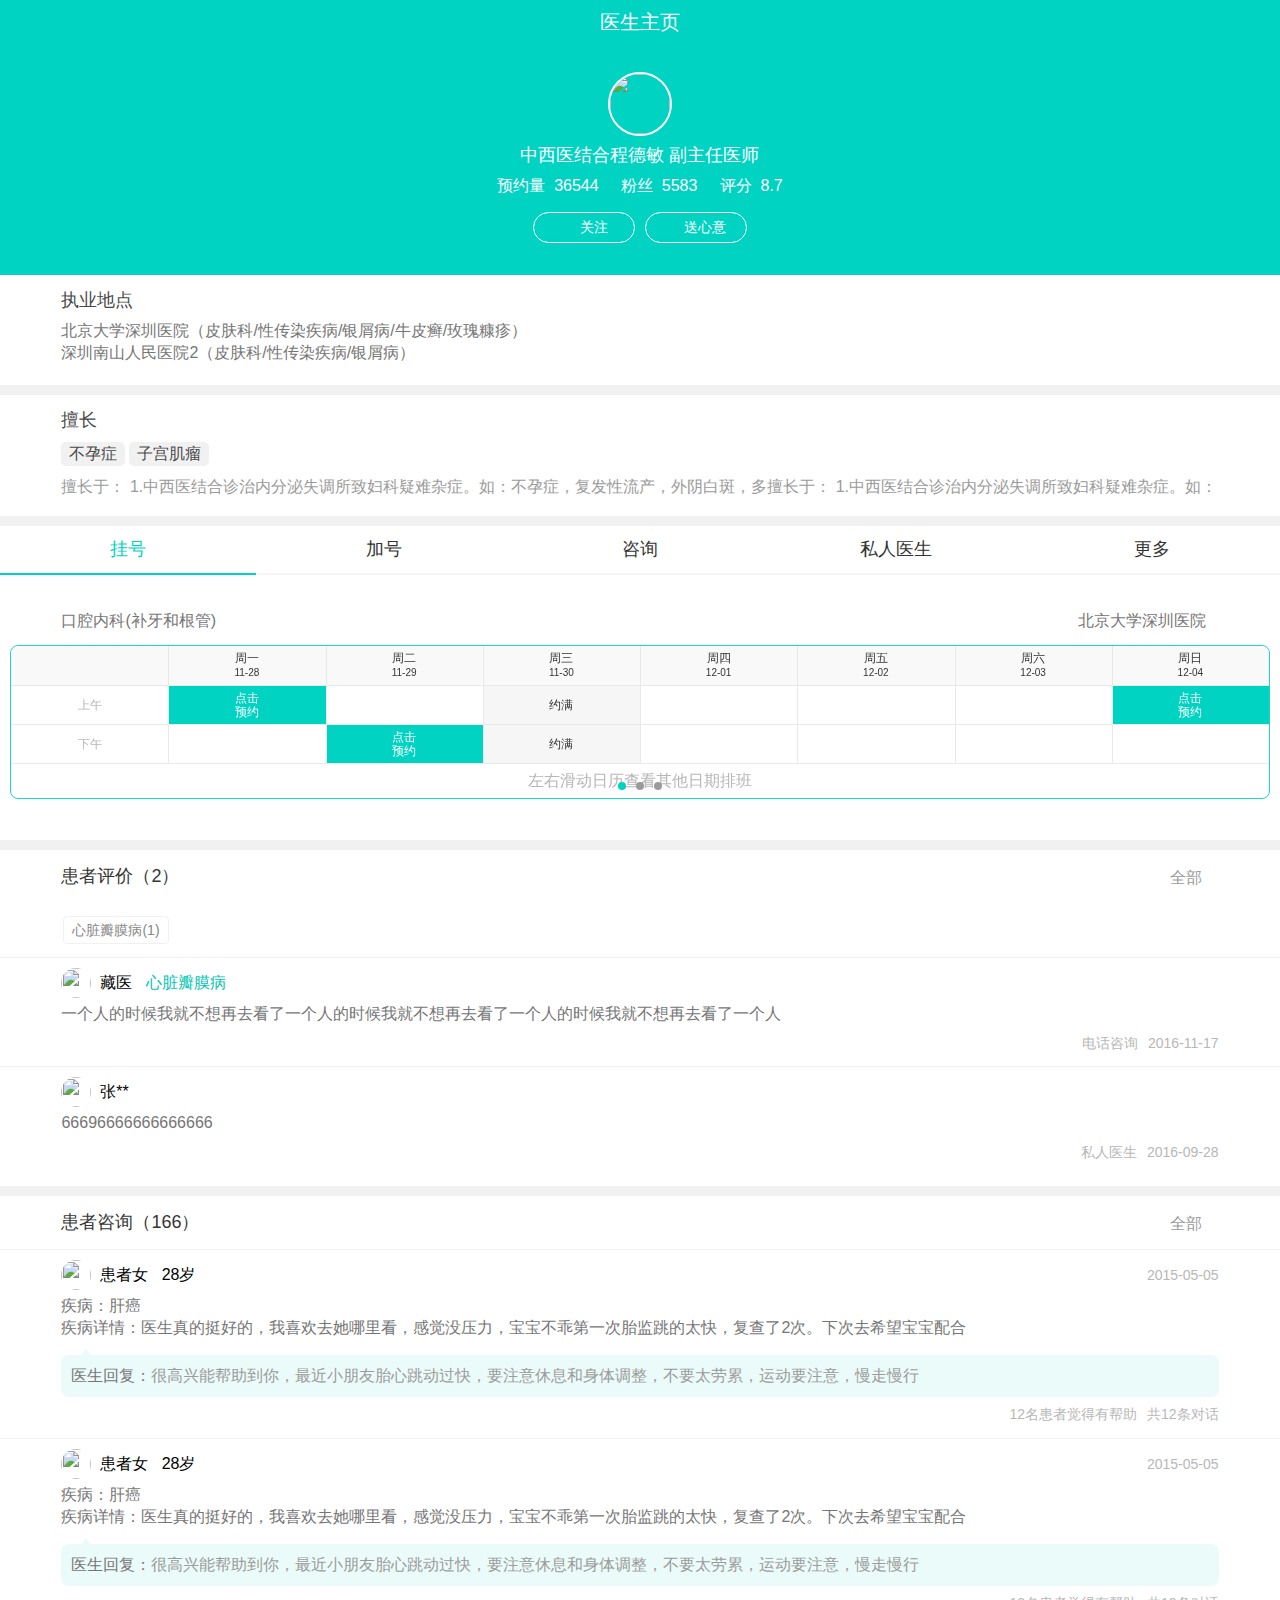
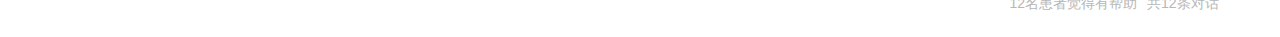
==== index.html @ bdd8a12a "11" ====
<!DOCTYPE html>
<html>
<head>	
<meta charset="utf-8">
<title>中西医结合程德敏咨询_中西医结合程德敏预约_中西医结合程德敏挂号_就医160挂号网</title>
<meta name="Keywords" content="中西医结合程德敏,北京大学深圳医院二胎门诊中西医结合程德敏,中西医结合程德敏挂号,中西医结合程德敏简介,中西医结合程德敏擅长,中西医结合程德敏排班,中西医结合程德敏在线咨询,中西医结合程德敏出诊时间"/>
<meta name="Description" content="就医160挂号网为您提供北京大学深圳医院二胎门诊中西医结合程德敏的简介、擅长、门诊排班、挂号费、患者实名评价、就医经验分享等信息,并提供简单快捷的儿科门诊医生网上预约挂号及在线咨询服务,帮您找对医生挂到号.">
<meta name="HandheldFriendly" content="True">
<meta name="MobileOptimized" content="320">
<meta name="viewport" content="width=device-width, maximum-scale=1.0, initial-scale=1, user-scalable=no">
<meta http-equiv="cleartype" content="on">
<meta name="format-detection" content="telephone=no" />
<link rel="stylesheet" href="css/custom.plugin.css">
<link rel="stylesheet" href="css/custom.main.css">
<!-- <link rel="stylesheet" href="css/swiper.min.css"> -->
<script type="text/javascript">
function nothumb(src, obj){
	var img = obj;
	img.src = src;
	img.onerror = null;
}
</script>						
</head>
<body>
<div class="fullwidth fullheight doc-detail-wrap bg_gray">
	<div class="nav clearfix fixedtop fullwidth">
        <div class="nav-nav">
            <a class="typo_white typo_middle iconfont fleft nav-nav-prev pr10" href="
            javascript:history.back();" ga-statistics-click="返回按钮">
                &#xe60e;
            </a>
            <a class="nav-inav typo_white typo_middle iconfont fright pl10" href="javascript:void(0);">
                &#xe62e;
            </a>
            <h1 class="nav-title textc typo_white typo_large typo_normal elli">
                医生主页
            </h1>
        </div>
        <div class="nav-menu textc fright hidden">
            <a class="block typo_white typo_middle nav-menu-item" href="http://wap.91160.com/" ga-statistics-click="Tab-预约挂号">
                <span class="iconfont typo_large mr5">
                    &#xe629;&nbsp;
                </span>
                预约挂号
            </a>
            <a class="block typo_white typo_middle nav-menu-item" href="http://wap.91160.com/ask/index.html" ga-statistics-click="Tab-咨询医生">
                <span class="iconfont typo_large mr5">
                    &#xe62b;&nbsp;
                </span>
                咨询医生
            </a>
            <a class="block typo_white typo_middle nav-menu-item" href="http://wap.91160.com/news/index.html" ga-statistics-click="Tab-健康资讯">
                <span class="iconfont typo_large mr5">
                    &#xe62c;&nbsp;
                </span>
                健康资讯
            </a>
            <a class="block typo_white typo_middle nav-menu-item" href="http://wap.91160.com/account/index.html" ga-statistics-click="Tab-个人中心">
                <span class="iconfont typo_large mr5">
                    &#xe62a;&nbsp;
                </span>
                个人中心
            </a>
        </div>
    </div>

	<div class="wrap doc-detail bg_gray hasNav">
        <div class="doc-detail-banner bg_green pdf textc clearfix relative">
            <img src="https://images.91160.com/thumbnail/doctor/100x100/upload/5/201303/13625398896307.jpg?v=123"
            onerror="nothumb('https://static.91160.com/wechat/img/common/avatar_1.jpg', this)"
            class="doc-detail-icon clearfix round" />
            <div class="typo_white mt7 typo_middle elli lh_nor"> 中西医结合程德敏 副主任医师 </div>
            <div class="mt7 textc typo_white lh_nor typo_small"> 预约量&nbsp; 
                <i>36544</i>
                &nbsp;&nbsp;&nbsp; 粉丝&nbsp;
                <i>5583</i>
                &nbsp;&nbsp;&nbsp; 评分&nbsp;
                <i>8.7</i>
            </div>
            <div class="typo_white mt10 typo_large clearfix">
                <div id="focus" class="doctor-send-mind doctor-send1" ga-statistics-click="医生主页关注点击">
                    <a class="block typo_white" href="javascript:void(0);">
                        <span class="mr5 iconfont"> &#xe614; </span> 关注
                    </a>
                </div>
                <div class="doctor-send-mind mind-link" ga-statistics-click="医生主页点击送心意">
                    <a id="mind" class="block typo_white" href="javascript:void(0);">
                        <span class="mr5 iconfont"> &#xe648; </span> 送心意
                    </a>
                </div>
            </div>
        </div>
        <div class="pagn pt10 pb20 bg_white mb10">
            <div class="typo_small lh_nor typo_grey relative">
                <h2 class="typo_normal typo_dgray typo_middle lh30 pb5 clearfix">
                    <a href="javascript:;" class="iconfont practitionerspoint typo_large typo_gray">&#xe625;</a>
                    执业地点
                </h2>
                <span class="block elli">北京大学深圳医院（皮肤科/性传染疾病/银屑病/牛皮癣/玫瑰糠疹）</span>
                <span class="block elli">深圳南山人民医院2（皮肤科/性传染疾病/银屑病）</span>
                <span class="block elli">北京大学3（皮肤科/玫瑰糠疹）</span>
            </div>
        </div>
        <div class="pagn pt10 pb20 bg_white mb10 cuttle">
            <h2 class="typo_normal typo_dgray typo_middle lh30 pb5 clearfix">
            	<a href="javascript:void(0);" class="fright docgoodat-btn typo_gray typo_large iconfont">&#xe625;</a>
                擅长
            </h2>
            <div class="docgoodat">
                <div class="doc-box-goodat typo_small textc layout">
                    <a href="javascript:void(0);">不孕症</a>
                    <a href="javascript:void(0);">子宫肌瘤</a>
                    <!-- <a href="javascript:void(0);">内分泌失调</a>
                    <a href="javascript:void(0);">盆腔炎</a>
                    <a href="javascript:void(0);">子宫内膜异位症</a>
                    <a href="javascript:void(0);">宫颈炎</a>
                    <a href="javascript:void(0);">流产</a>
                    <a href="javascript:void(0);">外阴白斑</a>
                    <a href="javascript:void(0);">卵巢早衰</a>
                    <a href="javascript:void(0);">外阴白色病变</a> -->
                </div>
                <div class="typo_small typo_gray pt8" style="line-height:22px;">
                    擅长于： 1.中西医结合诊治内分泌失调所致妇科疑难杂症。如：不孕症，复发性流产，外阴白斑，多擅长于： 1.中西医结合诊治内分泌失调所致妇科疑难杂症。如：不孕症，复发性流产，外阴白斑，多
                </div>
            </div>
        </div>
        <div class="mb10 bg_white">
            <div class="tab-title column-5 typo_middle">
                <a ga-statistics-click="医生主页-挂号Tab-点击" id="sch" class="column-grid block tab-titem textc typo_white active" href="javascript:void(0);">
                    挂号
                    <!-- <span class="doc-titem-active bg_orange"> 挂 </span> -->
                </a>
                <a ga-statistics-click="医生主页-加号Tab-点击" id="add" class="column-grid block tab-titem textc typo_white " href="javascript:void(0);">
                    加号
                    <!-- <span class="doc-titem-active bg_cyan"> 加 </span> -->
                </a>
                <a ga-statistics-click="医生主页-咨询Tab-点击" id="askdoc" class="column-grid block tab-titem textc typo_white" href="javascript:void(0);">
                    咨询
                    <!-- <span class="doc-titem-active bg_blue"> 咨 </span> -->
                </a>
                <a ga-statistics-click="医生主页-私人医生Tab-点击" id="privdoc" class="column-grid block tab-titem textc typo_white" href="javascript:void(0);">
                    私人医生
                    <!-- <span class="doc-titem-active bg_3ec"> 私 </span> -->
                </a>
                <a ga-statistics-click="医生主页-更多Tab-点击" id="moredoc" class="column-grid block tab-titem textc typo_white" href="javascript:void(0);">  
                    更多
                    <!-- <span class="doc-titem-active block typo_white textc bg_957" style="width:30px;height:30px;line-height:30px;padding:0">
                        ···
                    </span> -->
                </a>
            </div>
            <div class="tab-body">
                <div class="tab-page ptb">
                	<a href="javascript:;" class="block clearfix list_arrow typo_small typo_grey">
					    <span class="fleft" id="dep">口腔内科(补牙和根管)</span>
					    <span class="fright" id="hos">北京大学深圳医院</span>
					</a>
					<div class="swiper-container schswiper">
                        <div class="swiper-wrapper">
                            <div class="swiper-slide">
                                <div class="pt10 pb10 pl10 pr10">
                                    <div class="bor1bd rsquare">
                                        <ul class="weektit no-lst layout">
                                            <li>&nbsp;</li>
                                            <li>周一<br><em>11-28</em></li>
                                            <li>周二<br><em>11-29</em></li>
                                            <li>周三<br><em>11-30</em></li>
                                            <li>周四<br><em>12-01</em></li>
                                            <li>周五<br><em>12-02</em></li>
                                            <li>周六<br><em>12-03</em></li>
                                            <li>周日<br><em>12-04</em></li>
                                        </ul>
                                        <ul class="schData no-lst layout">
                                            <li>
                                                <a>上午</a>
                                                <a href="javascript:;" class="yuyue"><span>点击预约</span></a>
                                                <a href="javascript:;" class="noNum"></a>
                                                <a href="javascript:;" class="full"><span>约满</span></a>
                                                <a href="javascript:;" class="noNum"></a>
                                                <a href="javascript:;" class="noNum"></a>
                                                <a href="javascript:;" class="noNum"></a>
                                                <a href="javascript:;" class="yuyue"><span>点击预约</span></a>
                                            </li>
                                            <li>
                                                <a>下午</a>
                                                <a href="javascript:;" class="noNum"></a>
                                                <a href="javascript:;" class="yuyue"><span>点击预约</span></a>
                                                <a href="javascript:;" class="full"><span>约满</span></a>
                                                <a href="javascript:;" class="noNum"></a>
                                                <a href="javascript:;" class="noNum"></a>
                                                <a href="javascript:;" class="noNum"></a>
                                                <a href="javascript:;" class="noNum"></a>
                                            </li>
                                        </ul>
                                        <p class="noti typo_small textc typo_lgray lh24 pt5 pb5">左右滑动日历查看其他日期排班</p>
                                    </div>
                                </div>
                            </div>
                            <div class="swiper-slide">
                                <div class="pt10 pb10 pl10 pr10">
                                    <div class="bor1bd rsquare">
                                        <ul class="weektit no-lst layout">
                                            <li>&nbsp;</li>
                                            <li>周一<br><em>11-28</em></li>
                                            <li>周二<br><em>11-29</em></li>
                                            <li>周三<br><em>11-30</em></li>
                                            <li>周四<br><em>12-01</em></li>
                                            <li>周五<br><em>12-02</em></li>
                                            <li>周六<br><em>12-03</em></li>
                                            <li>周日<br><em>12-04</em></li>
                                        </ul>
                                        <ul class="schData no-lst layout">
                                            <li>
                                                <a>上午</a>
                                                <a href="javascript:;" class="yuyue"><span>点击预约</span></a>
                                                <a href="javascript:;" class="noNum"></a>
                                                <a href="javascript:;" class="noNum"></a>
                                                <a href="javascript:;" class="full"><span>约满</span></a>
                                                <a href="javascript:;" class="noNum"></a>
                                                <a href="javascript:;" class="noNum"></a>
                                                <a href="javascript:;" class="yuyue"><span>点击预约</span></a>
                                            </li>
                                            <li>
                                                <a>下午</a>
                                                <a href="javascript:;" class="noNum"></a>
                                                <a href="javascript:;" class="full"><span>约满</span></a>
                                                <a href="javascript:;" class="noNum"></a>
                                                <a href="javascript:;" class="noNum"></a>
                                                <a href="javascript:;" class="noNum"></a>
                                                <a href="javascript:;" class="yuyue"><span>点击预约</span></a>
                                                <a href="javascript:;" class="noNum"></a>
                                            </li>
                                        </ul>
                                        <p class="noti typo_small textc typo_lgray lh24 pt5 pb5">左右滑动日历查看其他日期排班</p>
                                    </div>
                                </div>
                            </div>
                            <div class="swiper-slide">
                                <div class="pt10 pb10 pl10 pr10">
                                    <div class="bor1bd rsquare">
                                        <ul class="weektit no-lst layout">
                                            <li>&nbsp;</li>
                                            <li>周一<br><em>11-28</em></li>
                                            <li>周二<br><em>11-29</em></li>
                                            <li>周三<br><em>11-30</em></li>
                                            <li>周四<br><em>12-01</em></li>
                                            <li>周五<br><em>12-02</em></li>
                                            <li>周六<br><em>12-03</em></li>
                                            <li>周日<br><em>12-04</em></li>
                                        </ul>
                                        <ul class="schData no-lst layout">
                                            <li>
                                                <a>上午</a>
                                                <a href="javascript:;" class="noNum"></a>
                                                <a href="javascript:;" class="yuyue"><span>点击预约</span></a>
                                                <a href="javascript:;" class="full"><span>约满</span></a>
                                                <a href="javascript:;" class="noNum"></a>
                                                <a href="javascript:;" class="noNum"></a>
                                                <a href="javascript:;" class="noNum"></a>
                                                <a href="javascript:;" class="yuyue"><span>点击预约</span></a>
                                            </li>
                                            <li>
                                                <a>下午</a>
                                                <a href="javascript:;" class="noNum"></a>
                                                <a href="javascript:;" class="yuyue"><span>点击预约</span></a>
                                                <a href="javascript:;" class="noNum"></a>
                                                <a href="javascript:;" class="noNum"></a>
                                                <a href="javascript:;" class="noNum"></a>
                                                <a href="javascript:;" class="noNum"></a>
                                                <a href="javascript:;" class="full"><span>约满</span></a>
                                            </li>
                                        </ul>
                                        <p class="noti typo_small textc typo_lgray lh24 pt5 pb5">左右滑动日历查看其他日期排班</p>
                                    </div>
                                </div>
                            </div>
                        </div>
                        <div class="swiper-pagination schswiper-pagination"></div>
                    </div>
                </div>
                <div class="tab-page hidden pdf textc">
                    <div class="textc nodata">
                        <div class="nd-icon alignc">
                            <img src="https://static.91160.com/wechat/img/common/nodata.png" />
                        </div>
                        <div class="nd-tips typo_middle typo_gray lh_mid">
                            医生尚未开通该项服务
                        </div>
                    </div>
                </div>
                <div class="tab-page hidden pdf textc">
                    <div class="typo_gray typo_small textc mb10">
                        欢迎使用咨询服务，我将利用我的空余时间，
                        <br />
                        尽快为您答疑解惑！
                    </div>
                    <div class="bb_gray textl mt10 pt10">
                        <a ga-statistics-click="医生主页-咨询Tab页-图文咨询-点击" class="block list_arrow nopad typo_middle lh30 pt8 pb8 typo_dgray layout"
                        href="http://wap.91160.com/ask/recharge.html?doctor_id=5193" id="askbtn">
                            <span class="fright mr5 lh30 typo_gray layout">
                                80元/次
                            </span>
                            <i class="fleft w28 textc iconfont typo_orange typo_xxlarge mr5">
                                &#xe682;
                            </i>
                            <span class="fleft w-40 elli">
                                图文咨询
                            </span>
                        </a>
                    </div>
                </div>
                <div class="tab-page hidden ">
                    <div class="pagn typo_gray typo_small textc">
                        <span class="pt10 pb10 block bt_gray">
                            尊享个性化医生服务，更贴心
                        </span>
                    </div>
                    <div class="pridoctor-list">
                        <a href="http://wap.91160.com/doctor/service.html?unit_id=21&dep_id=200023701&doc_id=5193&vip_class=2" class="list_arrow layout">
                            <span class="fright mr5 lh20 layout" style="margin-top:4px;">
                                <font class=fright>
                                    500.00元/周
                                </font>
                            </span>
                            <i class="iconfont typo_orange">
                                &#xe67a;
                            </i>
                            <span class="fleft elli">
                                包周服务
                            </span>
                        </a>
                    </div>
                </div>
                <div class="tab-page hidden">
                    <div class="doctor-list-more pt10 pb10">
                        <a ga-statistics-click="医生主页更多tab-6191" href="http://mp.weixin.qq.com/s/YcgrNpNsLK8X-yZY3deFrg" class="block list_arrow elli">
                            预防子宫颈癌、生殖器
                        </a>
                    </div>
                </div>
            </div>
        </div>
        <div class="unit-detail-abs bg_white mb10">
            <a class="typo_black block typo_middle typo_normal pagn pb10" href="http://wap.91160.com/doctor/comments.html?doctor_id=200069305">
                <i class="fright typo_gray typo_small lh_def">全部 <em class="iconfont typo_lgray"></em></i>
                患者评价（2）
            </a>
            <!-- 评价分类标签 -->
            <div class="layout pt10 pb10 bg_white">
                <div class="reviewtips pagn layout" style="max-height: 68px;height: initial;">
                    <a href="http://wap.91160.com/doctor/comments.html?doctor_id=200069305&amp;search_key=ill_id&amp;search_value=8376">心脏瓣膜病(1)</a>
                </div>
            </div>
            <!-- 评价分类标签 -->
            <div class="layout bg_white">
                <div class="pagn pt10 pb10 bb_gray">
                    <div class="layout column-3 lh30">
                        <div class="column-2grid elli">
                            <img src="https://static.91160.com/wechat/img/common/avatar_user_1.jpg" class="fleft doctor-headport"> &nbsp;
                            藏医  &nbsp;
                            <span class="cl00c">心脏瓣膜病</span>
                        </div>
                        <div class="mt7 column-grid lh_small">
                            <span class="fright cm-item-grade star-item-grade grade_5 iconfont">
                                <i></i>
                                <i></i>
                                <i></i>
                                <i></i>
                                <i></i>
                            </span>
                        </div>
                    </div>
                    <div class="mt5 typo_small typo_grey lh_nor tj">
                        一个人的时候我就不想再去看了一个人的时候我就不想再去看了一个人的时候我就不想再去看了一个人                            
                    </div>
                    <div class="layout mt5 typo_smaller typo_lgray">
                        <span class="fright">2016-11-17</span>
                        <span class="fright mr10">电话咨询</span>
                    </div>
                </div>
                <div class="pagn pt10 pb10 bb_gray">
                    <div class="layout column-3 lh30">
                        <div class="column-2grid elli">
                            <img src="https://static.91160.com/wechat/img/common/avatar_user_0.jpg" class="fleft doctor-headport"> &nbsp;
                            张**  &nbsp;
                            <span class="cl00c"></span>
                        </div>
                        <div class="mt7 column-grid lh_small">
                            <span class="fright cm-item-grade star-item-grade grade_4 iconfont">
                                <i></i>
                                <i></i>
                                <i></i>
                                <i></i>
                                <i></i>
                            </span>
                        </div>
                    </div>
                    <div class="mt5 typo_small typo_grey lh_nor tj">
                        66696666666666666                            
                    </div>
                    <div class="layout mt5 typo_smaller typo_lgray">
                        <span class="fright">2016-09-28</span>
                        <span class="fright mr10">私人医生</span>
                    </div>
                </div>
            </div>
        </div>
        <!-- 患者咨询 -->
        <div class="pt10 pb10 bg_white">
            <a class="typo_black block typo_middle typo_normal pagn pb10" href="">
                <i class="fright typo_gray typo_small lh_def">全部 <em class="iconfont typo_lgray"></em></i>
                患者咨询（166）
            </a>
            <div class="layout bg_white">
                <div class="pagn pt10 pb10 bb_gray">
                    <div class="layout column-3 lh30">
                        <div class="column-2grid elli">
                            <img src="https://static.91160.com/wechat/img/common/avatar_user_1.jpg" class="fleft doctor-headport"> &nbsp;
                            患者女  &nbsp; 28岁
                        </div>
                        <div class="fright typo_lgray typo_smaller">
                            2015-05-05
                        </div>
                    </div>
                    <div class="mt5 typo_small typo_grey lh_nor tj">
                        疾病：肝癌<br>
                        疾病详情：医生真的挺好的，我喜欢去她哪里看，感觉没压力，宝宝不乖第一次胎监跳的太快，复查了2次。下次去希望宝宝配合    
                    </div>
                    <div class="mt15 answereview relative">
                        <cite></cite>
                        <div class="bgebf typo_small lh_nor typo_gray pt10 pb10 pl10 pr10 rsquare">
                            <span class="typo_grey typo_black">医生回复：</span>很高兴能帮助到你，最近小朋友胎心跳动过快，要注意休息和身体调整，不要太劳累，运动要注意，慢走慢行
                        </div>
                    </div>
                    <div class="layout mt5 typo_smaller typo_lgray">
                        <span class="fright">共12条对话</span>
                        <span class="fright mr10">12名患者觉得有帮助</span>
                    </div>
                </div>
                <div class="pagn pt10 pb10 bb_gray">
                    <div class="layout column-3 lh30">
                        <div class="column-2grid elli">
                            <img src="https://static.91160.com/wechat/img/common/avatar_user_1.jpg" class="fleft doctor-headport"> &nbsp;
                            患者女  &nbsp; 28岁
                        </div>
                        <div class="fright typo_lgray typo_smaller">
                            2015-05-05
                        </div>
                    </div>
                    <div class="mt5 typo_small typo_grey lh_nor tj">
                        疾病：肝癌<br>
                        疾病详情：医生真的挺好的，我喜欢去她哪里看，感觉没压力，宝宝不乖第一次胎监跳的太快，复查了2次。下次去希望宝宝配合    
                    </div>
                    <div class="mt15 answereview relative">
                        <cite></cite>
                        <div class="bgebf typo_small lh_nor typo_gray pt10 pb10 pl10 pr10 rsquare">
                            <span class="typo_grey typo_black">医生回复：</span>很高兴能帮助到你，最近小朋友胎心跳动过快，要注意休息和身体调整，不要太劳累，运动要注意，慢走慢行
                        </div>
                    </div>
                    <div class="layout mt5 typo_smaller typo_lgray">
                        <span class="fright">共12条对话</span>
                        <span class="fright mr10">12名患者觉得有帮助</span>
                    </div>
                </div>
            </div>
        </div>
        <!-- 患者咨询 -->
        <div class="pshade doc-dorder-twrap fullheight fullwidth">
            <div class="swiper-container fullheight bg_white doc-dorder-time fright" id="time">
                <div class="swiper-wrapper">
                    <div class="swiper-slide bg_white slide">
                        <div class="textc bt_gray doc-dorder-ttitle lh_def">
                            请选择就诊时段
                        </div>
                    </div>
                </div>
            </div>
        </div>
    </div>
	<input type='hidden' id='unit_id' value="21" />
	<input type='hidden' id='dep_id' value="200023701" />
	<input type='hidden' id='doc_id' value="5193" />
	<input id="description" type="hidden" value ="擅长于： 1.中西医结合诊治内分泌失调所致妇科疑难杂症。如：不孕症，复发性流产，外阴白斑，多" />
</div>
<script type="text/javascript">
	var sharetj = "医生主页";
	var sharetitle = "中西医结合程德敏";
	var description = document.getElementById("description").value;
	var shareimg = "https://images.91160.com/thumbnail/doctor/100x100/upload/5/201303/13625398896307.jpg?v=123";
</script>
<div class="scheduling fullheight fullwidth hidden"></div>
<div class="schedbox hidden">
    <div class="pagn">
        <div class="lh20">
            <a href="javascript:;" class="fright iconfont typo_gray schedclose">&#xe605;</a>
            2016-12-05周一上午<br>
            <div>北京大学深圳医院（皮肤病科）</div>
        </div>
        <div class="mt10 pt10 pb10 lh24 typo_smaller textc">
            <span class="inblo pl10 pr10 oval typo_white bg_orange">当前科室无可预约号源，医生在其他职业点有号</span>
        </div>
    </div>
    <div class="swiper-container scroll-pagewrap fullheight fullwidth" id="choosesched">
        <div class="swiper-wrapper">
            <div class="swiper-slide scroll-pageslide">
                <div class="pagn">
                    <div class="mt10">
                        <span class="block lh20">深圳市南山人民医院</span>
                        <span class="block lh20">（内分泌失调）</span>
                        <ul class="column-3 no-lst achedtime">
                            <li class="column-grid">
                                <a href="javascript:;">8:00-8:30<br>（0/1）</a>
                            </li>
                            <li class="column-grid">
                                <a href="javascript:;">9:00-9:30<br>（1/1）</a>
                            </li>
                            <li class="column-grid">
                                <a href="javascript:;">9:30-10:00<br>（0/2）</a>
                            </li>
                            <li class="column-grid">
                                <a href="javascript:;">9:00-9:30<br>（1/1）</a>
                            </li>
                            <li class="column-grid">
                                <a href="javascript:;">9:30-10:00<br>（0/2）</a>
                            </li>
                        </ul>
                    </div>
                    <div class="mt10">
                        <span class="block lh20">慢性荨麻疹专科</span>
                        <ul class="column-3 no-lst achedtime">
                            <li class="column-grid">
                                <a href="javascript:;">8:00-8:30<br>（0/1）</a>
                            </li>
                            <li class="column-grid">
                                <a href="javascript:;">9:00-9:30<br>（1/1）</a>
                            </li>
                            <li class="column-grid">
                                <a href="javascript:;">9:30-10:00<br>（0/2）</a>
                            </li>
                        </ul>
                    </div>
                    <div class="mt10">
                        <span class="block lh20">慢性荨麻疹专科</span>
                        <ul class="column-3 no-lst achedtime">
                            <li class="column-grid">
                                <a href="javascript:;">8:00-8:30<br>（0/1）</a>
                            </li>
                            <li class="column-grid">
                                <a href="javascript:;">9:00-9:30<br>（1/1）</a>
                            </li>
                            <li class="column-grid">
                                <a href="javascript:;">9:30-10:00<br>（0/2）</a>
                            </li>
                        </ul>
                    </div>
                    <div class="mt10">
                        <span class="block lh20">慢性荨麻疹专科</span>
                        <ul class="column-3 no-lst achedtime">
                            <li class="column-grid">
                                <a href="javascript:;">8:00-8:30<br>（0/1）</a>
                            </li>
                            <li class="column-grid">
                                <a href="javascript:;">9:00-9:30<br>（1/1）</a>
                            </li>
                            <li class="column-grid">
                                <a href="javascript:;">9:30-10:00<br>（0/2）</a>
                            </li>
                        </ul>
                    </div> 
                </div> 
            </div>
        </div>
        <div class="scroll-bar swiper-scrollbar"></div>
    </div>
</div>
<div class="pshade prompt fullheight fullwidth">
	<div class="prompt-box bg_white textc rsquare clearfix">
		<div class="prompt-main pdf">
			<div class="prompt-title typo_middle typo_dgray"></div>
			<div class="prompt-msg typo_small typo_gray"></div>
		</div>
		<div class="prompt-bbox clearfix fullwidth">
			<a class="prompt-btn prompt-cancel block typo_green typo_middle" href="javascript:void(0);"></a>
			<a class="prompt-btn prompt-sure block typo_green typo_middle" href="javascript:void(0);"></a>
		</div>
	</div>
</div>
<div class="loading tshade hidden">
	<div class="loadingicon"></div>
</div>
<div class="success tshade hidden">
	<div class="success-icon iconfont">&#xe603;</div>
	<div class="success-msg">操作成功</div>
</div>
<div class="tips_form hidden"></div>
<div class="shade fullheight fullwidth hidden"></div>
<a href="javascript:void(0);" class="btn_top typo_white textc hidden">
	<span class="iconfont typo_large btn_itop">&#xe63d;</span>
</a>
<div class="pdf pshade pop-dwrap">
	<div class="pop-box fullwidth fullheight bg_white">
		<h2 class="clearfix typo_gray typo_middle pdf bt_gray pop-title">
			<span class="pop-dtitle">更多</span>
			<a href="javascript:void(0);" class="typo_middle typo_lgray fright iconfont pop-iclose">&#xe605;</a>
		</h2>
		<div class="swiper-container fullwidth fullheight popup">
			<div class="swiper-wrapper">
				<div class="swiper-slide pop-dlist"></div>
			</div>
			<div class="swiper-scrollbar pop-scrollbar"></div>
		</div>	
	</div>
</div>
<div class="pshade greenanswer-dwrap fullwidth fullheight">
	<div class="pagn">
		<div class="greenanswer-box fullwidth fullheight bg_white absolute" style="top:50%;">
			<h2 class="clearfix typo_white typo_middle pdf greenanswer-title bg_green textc">
				<span class="greenanswer-dtitle">更多</span>
				<a href="javascript:void(0);" class="typo_middle typo_white fright iconfont greenanswer-iclose">&#xe605;</a>
				<div class="pt5 typo_smaller typo_normal" >
			        将我的问题转发给其他好医生，听取更多意见！
			    </div>
			</h2>
			<div class="fullwidth fullheight greenanswer-popup lauto">
				<div class="greenanswer-dlist"></div>
			</div>	
		</div>
	</div>
</div>
<script>
var CHANNEL_ID = "16";
var APP_LOGIN_URL = "http://wap.91160.com/user/login.html";
</script>
<script type="text/javascript" src="js/jquery.wechat.js"></script>
<script type="text/javascript" src="js/common.js"></script>
<script type="text/javascript" src="js/form.js"></script>
<!-- <script type="text/javascript" src="js/paiban.js"></script> -->
<script type="text/javascript">
var tswiper;
(function(){
	var swiper = new Swiper('.schswiper', {
        pagination: '.schswiper-pagination',
        paginationClickable: true
    });
    
    $(".schedbox").css({'maxHeight':$(window).height()*0.6});
    // 执业地点
    if($('.practitionerspoint').parent().parent().find('span').size()>2){
        $(this).show();
        $('.practitionerspoint').parent().parent().find('span:gt(1)').hide();
    }else{
        $(this).hide();
    }
    $(".practitionerspoint").click(function(){
        $(this).toggleClass('active');
        if($(this).hasClass('active')){
            $(this).html('&#xe626;');
            $(this).parent().parent().find('span:gt(1)').show();
            $(this).parent().parent().find('span').removeClass('elli');
        }else{
            $(this).html('&#xe625;');
            $(this).parent().parent().find('span:gt(1)').hide();
            $(this).parent().parent().find('span').addClass('elli');
        }
    });


	var obj = {
		    'docname':"中西医结合程德敏",
		    'depname':"二胎门诊",
		    'backUrl':window.location.href
	}
	var backMsg = JSON.stringify(obj);
	// $.cookieHelper('_backMsg_',backMsg,{expires: 1800,path: '/', domain: ny_domain});  //添加浏览医生cookie
    var rqOpts = {
		lines: 12,
		length: 8,
		width: 4,
		radius: 10,
		corners: 1,
		diraction: 1,
		color: '#00d3c2',
		speed: 0.5,
		trail: 50,
		top: '0%',
		left: '0%'
	}

	var title = '<span class="typo_green tips-ismile iconfont">&#xe61f;</span>';
	var msg = '<span class="typo_green">心仪医生已被约满？<br />去就医160客户端申请加号吧！</span>';
	var dlink = "http://wap.91160.com/index.php?c=scan&a=index&code=dPhS3aD5q4R0%2BFLdoPmrhMG1v.hgq2fGRCOS7wVwqXCgYLhdNDaUnQ%3D%3D"; //app下载链接
    
	// tswiper = new Swiper('#time', {
	// 	direction: 'vertical',
 //        scrollbarHide: true,
 //        slidesPerView: 'auto',
 //        mousewheelControl: true,
 //        freeMode: true,
 //        mousewheelSensitivity: 18
 //    });
    
    function showRequesting(){
    	$(".schedule-box").append('<div class="ajaxrequest"><div class="requesticon alignc"></div></div>');
    	var requestEffect = $(".requesticon"), rqspinner;
    	rqspinner = requestEffect.length ?  new Spinner(rqOpts).spin(requestEffect[0]) : '';
    }
    showRequesting();
	// showTab();
	cuttle();
    
	$(".doc-dorder-add").bind("click", function(){
		showPrompt(title, msg, "sync", [{"name": "下载APP", "address": dlink, "events": null},{"name": "知道了", "events": function(){}}]);
	});
	$(".doc-dorder-twrap").bind("click", function(){
		$(".doc-dorder-twrap").hide();
		$(".doc-dorder-time").animate({"width": "0px"}, 300);
	});
	$(".doc-dorder-twrap").delegate(".doc-dorder-time", "click", function(e){
		e.stopPropagation();
	});
    
    $('.schedule-box').on('click', '.detl-btn', function(){
        var schedule_id = $(this).attr('schedule_id');
        var unit_id = $(this).attr('unit_id');
        getSchDetl(unit_id, schedule_id);
    });

    //擅长
    $(".docgoodat").each(function(){
        if($(this).height()>56){
            $(this).next().show();
        }else{
            $(this).next().hide();
        }
        $(this).addClass("doc-boxheight");
    });
    $(".docgoodat-btn").each(function(){
        $(this).on('click',function(){
            $(this).toggleClass("active");
            if($(this).hasClass("active")){
                $(this).html('&#xe626;');
                $(this).parent().next(".docgoodat").removeClass("doc-boxheight");
            }else{
                $(this).html('&#xe625;');
                $(this).parent().next(".docgoodat").addClass("doc-boxheight");
            }
        });
    });
})();

//获取号源
function getSchDetl(unit_id, schedule_id){
    $(".multi_choosen").hide();
    $(".doc-dorder-page").hide();
    var detal_box = $("#detl_"+schedule_id.replace(/,/g, '_'));
    //显示排班dom
    var showDetl = function(res){
        if(res && res.state==0){
            window.location.href = "http://wap.91160.com/user/login.html";
        }else{
            if(detal_box.get(0)){
                detal_box.show();
            }else{
                $("#time .swiper-slide").append(res);
            }
            $(".doc-dorder-twrap").show();
            $(".doc-dorder-time").show().animate({"width": "80%"}, 300);
            setTimeout(function(){
                tswiper.update({updateTranslate: true});
            }, 300);
            hideLoading();
        }
    }
    if(detal_box.get(0)){
        showDetl();
    }else if(schedule_id){
        showLoading();
        $.get("http://wap.91160.com/doctor/detl.html", {unit_id:unit_id, dep_id:$("#dep_id").val(), doctor_id:$("#doc_id").val(), schedule_id:schedule_id}, function(res){
            showDetl(res);
        });
    }
}

$('#focus').click(function(){
	var doctor_id = "5193", obj = $(this),str, fobj = $("#fans"), fans = parseInt(fobj.text());
	$.post("http://wap.91160.com/do/focus.html", {type:1,focus_id:doctor_id}, function(res){
		if(res.state > 0){
			obj.toggleClass("active");
			if(obj.hasClass("active")){
				str = "<a class='block typo_white active' href='javascript:void(0);'><span class='typo_smaller mr5 iconfont'>&#xe653;</span>已关注</a>";
				fobj.text(fans+1);
			}else{
				str = "<a class='block typo_white' href='javascript:void(0);'><span class='iconfont mr5'>&#xe614;</span>关注</a>";
				fobj.text(fans>=1?fans-1:0);
			}
			obj.html(str);
		}else{
			if(res.login == -1){
                //APP判断没有登录时手动调用登录js登录后再点击关注
                if(jQuery.inArray(CHANNEL_ID, ['20', '24']) !== -1){
                    appTokenLogin('call');//登录后回调
                    return false;
                }
                
				showPrompt('您还未登录', "前往登录后继续吗？", "sync", [{"name": "取消", "events": ""}, {"name": "登录", "events": function(){
					window.location.href = "http://wap.91160.com/user/login.html";
				}}]);
			}else{
				showTips(res.msg);
			}
		}
	},'json');
});

/**
* APP登录成功后回调函数

 * @returns {undefined} */
function appLoginSuccessCallBackFun(){
    $('#focus').click();
}

//载入排班信息
function loadSchedule(){
    var data = {
        unit_id : '21',
        dep_id : '200023701',
        doctor_id : '5193'
    };
    if(''){
        data['time_type'] = '';
    }
    $.get("http://wap.91160.com/doctor/schedule.html", data, function(res){
        $('.schedule-box').html(res);
        setTimeout(function(){
            if(''){
                getSchDetl('21', '');
            }
        }, 500);
    });
}

function balancePay(payaccount, topay){
    ga('send','event',"付费咨询-余额支付弹窗展示",'展示');
    showPrompt(null, "账户余额<span class='typo_green'>" + payaccount + "</span>元，本次支付<span class='typo_green'>" + parseFloat(topay) + "</span>元，请确认支付", "sync", [{"name": "取消", "events": function(){}}, {"name": "确定", "events": function(){
        ga('send','event',"付费咨询-确认余额支付",'点击');
        setTimeout(function(){
            window.location.href = "http://wap.91160.com/ask/payask.html?doctor_id=5193";
        }, 500);
    }}]);
}

$(function(){
    loadSchedule();
	var type = "order";
	if(type == 'add' || type == 'askdoc' || type == 'privdoc'){
		$("#" + type).click();
	}else{
        $("#sch").click();
	}
    });


var error = '';
if(error != '') showTips(error);
$(".mind-link").on('click', function(){
	window.location.href = "http://wap.91160.com/doctor/sendmind.html?doctor_id=5193";
});
</script>
</body>
</html>
---- css/custom.plugin.css ----
/*!normalize.css v2.1.3 | MIT License | git.io/normalize */article,aside,details,figcaption,figure,footer,header,hgroup,main,nav,section,summary{display:block}audio,canvas,video{display:inline-block}audio:not([controls]){display:none;height:0}[hidden],template{display:none}html{font-family:sans-serif;-ms-text-size-adjust:100%;-webkit-text-size-adjust:100%}body{margin:0}a{background:transparent}a:focus{outline:thin dotted}a:active,a:hover{outline:0}h1{font-size:2em;margin:.67em 0}abbr[title]{border-bottom:1px dotted}b,strong{font-weight:bold}dfn{font-style:italic}hr{-moz-box-sizing:content-box;box-sizing:content-box;height:0}mark{background:#ff0;color:#000}code,kbd,pre,samp{font-family:monospace,serif;font-size:1em}pre{white-space:pre-wrap}q{quotes:"\201C" "\201D" "\2018" "\2019"}small{font-size:80%}sub,sup{font-size:75%;line-height:0;position:relative;vertical-align:baseline}sup{top:-0.5em}sub{bottom:-0.25em}img{border:0}svg:not(:root){overflow:hidden}figure{margin:0}fieldset{border:1px solid #c0c0c0;margin:0 2px;padding:.35em .625em .75em}legend{border:0;padding:0}button,input,select,textarea{font-family:inherit;font-size:100%;margin:0}button,input{line-height:normal}button,select{text-transform:none}button,html input[type="button"],input[type="reset"],input[type="submit"]{-webkit-appearance:button;cursor:pointer}button[disabled],html input[disabled]{cursor:default}input[type="checkbox"],input[type="radio"]{box-sizing:border-box;padding:0}input[type="search"]{-webkit-appearance:textfield;-moz-box-sizing:content-box;-webkit-box-sizing:content-box;box-sizing:content-box}input[type="search"]::-webkit-search-cancel-button,input[type="search"]::-webkit-search-decoration{-webkit-appearance:none}button::-moz-focus-inner,input::-moz-focus-inner{border:0;padding:0}textarea{overflow:auto;vertical-align:top}table{border-collapse:collapse;border-spacing:0}.swiper-container{margin:0 auto;position:relative;overflow:hidden;z-index:1}.swiper-container-no-flexbox .swiper-slide{float:left}.swiper-container-vertical>.swiper-wrapper{-webkit-box-orient:vertical;-moz-box-orient:vertical;-ms-flex-direction:column;-webkit-flex-direction:column;flex-direction:column}.swiper-wrapper{position:relative;width:100%;height:100%;z-index:1;display:-webkit-box;display:-moz-box;display:-ms-flexbox;display:-webkit-flex;display:flex;-webkit-transform-style:preserve-3d;-moz-transform-style:preserve-3d;-ms-transform-style:preserve-3d;transform-style:preserve-3d;-webkit-transition-property:-webkit-transform;-moz-transition-property:-moz-transform;-o-transition-property:-o-transform;-ms-transition-property:-ms-transform;transition-property:transform;-webkit-box-sizing:content-box;-moz-box-sizing:content-box;box-sizing:content-box}.swiper-container-android .swiper-slide,.swiper-wrapper{-webkit-transform:translate3d(0,0,0);-moz-transform:translate3d(0,0,0);-o-transform:translate(0,0);-ms-transform:translate3d(0,0,0);transform:translate3d(0,0,0)}.swiper-container-multirow>.swiper-wrapper{-webkit-box-lines:multiple;-moz-box-lines:multiple;-ms-fles-wrap:wrap;-webkit-flex-wrap:wrap;flex-wrap:wrap}.swiper-container-free-mode>.swiper-wrapper{-webkit-transition-timing-function:ease-out;-moz-transition-timing-function:ease-out;-ms-transition-timing-function:ease-out;-o-transition-timing-function:ease-out;transition-timing-function:ease-out;margin:0 auto}.swiper-slide{-webkit-transform-style:preserve-3d;-moz-transform-style:preserve-3d;-ms-transform-style:preserve-3d;transform-style:preserve-3d;-webkit-flex-shrink:0;-ms-flex:0 0 auto;flex-shrink:0;width:100%;height:100%;position:relative}.swiper-container .swiper-notification{position:absolute;left:0;top:0;pointer-events:none;opacity:0;z-index:-1000}.swiper-wp8-horizontal{-ms-touch-action:pan-y;touch-action:pan-y}.swiper-wp8-vertical{-ms-touch-action:pan-x;touch-action:pan-x}.swiper-button-next,.swiper-button-prev{position:absolute;top:50%;width:27px;height:44px;margin-top:-22px;z-index:10;cursor:pointer;-moz-background-size:27px 44px;-webkit-background-size:27px 44px;background-size:27px 44px;background-position:center;background-repeat:no-repeat}.swiper-button-next.swiper-button-disabled,.swiper-button-prev.swiper-button-disabled{opacity:.35;cursor:auto;pointer-events:none}.swiper-button-prev,.swiper-container-rtl .swiper-button-next{background-image:url("data:image/svg+xml;charset=utf-8,%3Csvg%20xmlns%3D'http%3A%2F%2Fwww.w3.org%2F2000%2Fsvg'%20viewBox%3D'0%200%2027%2044'%3E%3Cpath%20d%3D'M0%2C22L22%2C0l2.1%2C2.1L4.2%2C22l19.9%2C19.9L22%2C44L0%2C22L0%2C22L0%2C22z'%20fill%3D'%2300d3c2'%2F%3E%3C%2Fsvg%3E");left:10px;right:auto}.swiper-button-prev.swiper-button-black,.swiper-container-rtl .swiper-button-next.swiper-button-black{background-image:url("data:image/svg+xml;charset=utf-8,%3Csvg%20xmlns%3D'http%3A%2F%2Fwww.w3.org%2F2000%2Fsvg'%20viewBox%3D'0%200%2027%2044'%3E%3Cpath%20d%3D'M0%2C22L22%2C0l2.1%2C2.1L4.2%2C22l19.9%2C19.9L22%2C44L0%2C22L0%2C22L0%2C22z'%20fill%3D'%23000000'%2F%3E%3C%2Fsvg%3E")}.swiper-button-prev.swiper-button-white,.swiper-container-rtl .swiper-button-next.swiper-button-white{background-image:url("data:image/svg+xml;charset=utf-8,%3Csvg%20xmlns%3D'http%3A%2F%2Fwww.w3.org%2F2000%2Fsvg'%20viewBox%3D'0%200%2027%2044'%3E%3Cpath%20d%3D'M0%2C22L22%2C0l2.1%2C2.1L4.2%2C22l19.9%2C19.9L22%2C44L0%2C22L0%2C22L0%2C22z'%20fill%3D'%23ffffff'%2F%3E%3C%2Fsvg%3E")}.swiper-button-next,.swiper-container-rtl .swiper-button-prev{background-image:url("data:image/svg+xml;charset=utf-8,%3Csvg%20xmlns%3D'http%3A%2F%2Fwww.w3.org%2F2000%2Fsvg'%20viewBox%3D'0%200%2027%2044'%3E%3Cpath%20d%3D'M27%2C22L27%2C22L5%2C44l-2.1-2.1L22.8%2C22L2.9%2C2.1L5%2C0L27%2C22L27%2C22z'%20fill%3D'%2300d3c2'%2F%3E%3C%2Fsvg%3E");right:10px;left:auto}.swiper-button-next.swiper-button-black,.swiper-container-rtl .swiper-button-prev.swiper-button-black{background-image:url("data:image/svg+xml;charset=utf-8,%3Csvg%20xmlns%3D'http%3A%2F%2Fwww.w3.org%2F2000%2Fsvg'%20viewBox%3D'0%200%2027%2044'%3E%3Cpath%20d%3D'M27%2C22L27%2C22L5%2C44l-2.1-2.1L22.8%2C22L2.9%2C2.1L5%2C0L27%2C22L27%2C22z'%20fill%3D'%23000000'%2F%3E%3C%2Fsvg%3E")}.swiper-button-next.swiper-button-white,.swiper-container-rtl .swiper-button-prev.swiper-button-white{background-image:url("data:image/svg+xml;charset=utf-8,%3Csvg%20xmlns%3D'http%3A%2F%2Fwww.w3.org%2F2000%2Fsvg'%20viewBox%3D'0%200%2027%2044'%3E%3Cpath%20d%3D'M27%2C22L27%2C22L5%2C44l-2.1-2.1L22.8%2C22L2.9%2C2.1L5%2C0L27%2C22L27%2C22z'%20fill%3D'%23ffffff'%2F%3E%3C%2Fsvg%3E")}.swiper-pagination{position:absolute;text-align:center;-webkit-transition:300ms;-moz-transition:300ms;-o-transition:300ms;transition:300ms;-webkit-transform:translate3d(0,0,0);-ms-transform:translate3d(0,0,0);-o-transform:translate3d(0,0,0);transform:translate3d(0,0,0);z-index:10}.swiper-pagination.swiper-pagination-hidden{opacity:0}.swiper-pagination-bullet{width:8px;height:8px;display:inline-block;border-radius:100%;background:#9b9b9b;opacity:1}.swiper-pagination-clickable .swiper-pagination-bullet{cursor:pointer}.swiper-pagination-white .swiper-pagination-bullet{background:#fff}.swiper-pagination-bullet-active{opacity:1;background:#00d3c2}.swiper-pagination-white .swiper-pagination-bullet-active{background:#fff}.swiper-pagination-black .swiper-pagination-bullet-active{background:#000}.swiper-container-vertical>.swiper-pagination{right:10px;top:50%;-webkit-transform:translate3d(0,-50%,0);-moz-transform:translate3d(0,-50%,0);-o-transform:translate(0,-50%);-ms-transform:translate3d(0,-50%,0);transform:translate3d(0,-50%,0)}.swiper-container-vertical>.swiper-pagination .swiper-pagination-bullet{margin:5px 0;display:block}.swiper-container-horizontal>.swiper-pagination{bottom:10px;left:0;width:100%}.swiper-container-horizontal>.swiper-pagination .swiper-pagination-bullet{margin:0 5px}.swiper-container-3d{-webkit-perspective:1200px;-moz-perspective:1200px;-o-perspective:1200px;perspective:1200px}.swiper-container-3d .swiper-cube-shadow,.swiper-container-3d .swiper-slide,.swiper-container-3d .swiper-slide-shadow-bottom,.swiper-container-3d .swiper-slide-shadow-left,.swiper-container-3d .swiper-slide-shadow-right,.swiper-container-3d .swiper-slide-shadow-top,.swiper-container-3d .swiper-wrapper{-webkit-transform-style:preserve-3d;-moz-transform-style:preserve-3d;-ms-transform-style:preserve-3d;transform-style:preserve-3d}.swiper-container-3d .swiper-slide-shadow-bottom,.swiper-container-3d .swiper-slide-shadow-left,.swiper-container-3d .swiper-slide-shadow-right,.swiper-container-3d .swiper-slide-shadow-top{position:absolute;left:0;top:0;width:100%;height:100%;pointer-events:none;z-index:10}.swiper-container-3d .swiper-slide-shadow-left{background-image:-webkit-gradient(linear,left top,right top,from(rgba(0,0,0,.5)),to(rgba(0,0,0,0)));background-image:-webkit-linear-gradient(right,rgba(0,0,0,.5),rgba(0,0,0,0));background-image:-moz-linear-gradient(right,rgba(0,0,0,.5),rgba(0,0,0,0));background-image:-o-linear-gradient(right,rgba(0,0,0,.5),rgba(0,0,0,0));background-image:linear-gradient(to left,rgba(0,0,0,.5),rgba(0,0,0,0))}.swiper-container-3d .swiper-slide-shadow-right{background-image:-webkit-gradient(linear,right top,left top,from(rgba(0,0,0,.5)),to(rgba(0,0,0,0)));background-image:-webkit-linear-gradient(left,rgba(0,0,0,.5),rgba(0,0,0,0));background-image:-moz-linear-gradient(left,rgba(0,0,0,.5),rgba(0,0,0,0));background-image:-o-linear-gradient(left,rgba(0,0,0,.5),rgba(0,0,0,0));background-image:linear-gradient(to right,rgba(0,0,0,.5),rgba(0,0,0,0))}.swiper-container-3d .swiper-slide-shadow-top{background-image:-webkit-gradient(linear,left top,left bottom,from(rgba(0,0,0,.5)),to(rgba(0,0,0,0)));background-image:-webkit-linear-gradient(bottom,rgba(0,0,0,.5),rgba(0,0,0,0));background-image:-moz-linear-gradient(bottom,rgba(0,0,0,.5),rgba(0,0,0,0));background-image:-o-linear-gradient(bottom,rgba(0,0,0,.5),rgba(0,0,0,0));background-image:linear-gradient(to top,rgba(0,0,0,.5),rgba(0,0,0,0))}.swiper-container-3d .swiper-slide-shadow-bottom{background-image:-webkit-gradient(linear,left bottom,left top,from(rgba(0,0,0,.5)),to(rgba(0,0,0,0)));background-image:-webkit-linear-gradient(top,rgba(0,0,0,.5),rgba(0,0,0,0));background-image:-moz-linear-gradient(top,rgba(0,0,0,.5),rgba(0,0,0,0));background-image:-o-linear-gradient(top,rgba(0,0,0,.5),rgba(0,0,0,0));background-image:linear-gradient(to bottom,rgba(0,0,0,.5),rgba(0,0,0,0))}.swiper-container-coverflow .swiper-wrapper{-ms-perspective:1200px}.swiper-container-fade.swiper-container-free-mode .swiper-slide{-webkit-transition-timing-function:ease-out;-moz-transition-timing-function:ease-out;-ms-transition-timing-function:ease-out;-o-transition-timing-function:ease-out;transition-timing-function:ease-out}.swiper-container-fade .swiper-slide{pointer-events:none}.swiper-container-fade .swiper-slide-active{pointer-events:auto}.swiper-container-cube{overflow:visible}.swiper-container-cube .swiper-slide{pointer-events:none;visibility:hidden;-webkit-transform-origin:0 0;-moz-transform-origin:0 0;-ms-transform-origin:0 0;transform-origin:0 0;-webkit-backface-visibility:hidden;-moz-backface-visibility:hidden;-ms-backface-visibility:hidden;backface-visibility:hidden;width:100%;height:100%}.swiper-container-cube.swiper-container-rtl .swiper-slide{-webkit-transform-origin:100% 0;-moz-transform-origin:100% 0;-ms-transform-origin:100% 0;transform-origin:100% 0}.swiper-container-cube .swiper-slide-active,.swiper-container-cube .swiper-slide-next,.swiper-container-cube .swiper-slide-next+.swiper-slide,.swiper-container-cube .swiper-slide-prev{pointer-events:auto;visibility:visible}.swiper-container-cube .swiper-cube-shadow{position:absolute;left:0;bottom:0;width:100%;height:100%;background:#000;opacity:.6;-webkit-filter:blur(50px);filter:blur(50px)}.swiper-container-cube.swiper-container-vertical .swiper-cube-shadow{z-index:0}.swiper-scrollbar{border-radius:10px;position:relative;-ms-touch-action:none;background:rgba(0,0,0,.1)}.swiper-container-horizontal>.swiper-scrollbar{position:absolute;left:1%;bottom:3px;z-index:50;height:5px;width:98%}.swiper-container-vertical>.swiper-scrollbar{position:absolute;right:3px;top:1%;z-index:50;width:5px;height:98%}.swiper-scrollbar-drag{height:100%;width:100%;position:relative;background:rgba(0,0,0,.5);border-radius:10px;left:0;top:0}.swiper-scrollbar-cursor-drag{cursor:move}.swiper-lazy-preloader{width:42px;height:42px;position:absolute;left:50%;top:50%;margin-left:-21px;margin-top:-21px;z-index:10;-webkit-transform-origin:50%;-moz-transform-origin:50%;transform-origin:50%;-webkit-animation:swiper-preloader-spin 1s steps(12,end)infinite;-moz-animation:swiper-preloader-spin 1s steps(12,end)infinite;animation:swiper-preloader-spin 1s steps(12,end)infinite}.swiper-lazy-preloader:after{display:block;content:"";width:100%;height:100%;background-image:url("data:image/svg+xml;charset=utf-8,%3Csvg%20viewBox%3D'0%200%20120%20120'%20xmlns%3D'http%3A%2F%2Fwww.w3.org%2F2000%2Fsvg'%20xmlns%3Axlink%3D'http%3A%2F%2Fwww.w3.org%2F1999%2Fxlink'%3E%3Cdefs%3E%3Cline%20id%3D'l'%20x1%3D'60'%20x2%3D'60'%20y1%3D'7'%20y2%3D'27'%20stroke%3D'%236c6c6c'%20stroke-width%3D'11'%20stroke-linecap%3D'round'%2F%3E%3C%2Fdefs%3E%3Cg%3E%3Cuse%20xlink%3Ahref%3D'%23l'%20opacity%3D'.27'%2F%3E%3Cuse%20xlink%3Ahref%3D'%23l'%20opacity%3D'.27'%20transform%3D'rotate(30%2060%2C60)'%2F%3E%3Cuse%20xlink%3Ahref%3D'%23l'%20opacity%3D'.27'%20transform%3D'rotate(60%2060%2C60)'%2F%3E%3Cuse%20xlink%3Ahref%3D'%23l'%20opacity%3D'.27'%20transform%3D'rotate(90%2060%2C60)'%2F%3E%3Cuse%20xlink%3Ahref%3D'%23l'%20opacity%3D'.27'%20transform%3D'rotate(120%2060%2C60)'%2F%3E%3Cuse%20xlink%3Ahref%3D'%23l'%20opacity%3D'.27'%20transform%3D'rotate(150%2060%2C60)'%2F%3E%3Cuse%20xlink%3Ahref%3D'%23l'%20opacity%3D'.37'%20transform%3D'rotate(180%2060%2C60)'%2F%3E%3Cuse%20xlink%3Ahref%3D'%23l'%20opacity%3D'.46'%20transform%3D'rotate(210%2060%2C60)'%2F%3E%3Cuse%20xlink%3Ahref%3D'%23l'%20opacity%3D'.56'%20transform%3D'rotate(240%2060%2C60)'%2F%3E%3Cuse%20xlink%3Ahref%3D'%23l'%20opacity%3D'.66'%20transform%3D'rotate(270%2060%2C60)'%2F%3E%3Cuse%20xlink%3Ahref%3D'%23l'%20opacity%3D'.75'%20transform%3D'rotate(300%2060%2C60)'%2F%3E%3Cuse%20xlink%3Ahref%3D'%23l'%20opacity%3D'.85'%20transform%3D'rotate(330%2060%2C60)'%2F%3E%3C%2Fg%3E%3C%2Fsvg%3E");background-position:50%;-webkit-background-size:100%;background-size:100%;background-repeat:no-repeat}.swiper-lazy-preloader-white:after{background-image:url("data:image/svg+xml;charset=utf-8,%3Csvg%20viewBox%3D'0%200%20120%20120'%20xmlns%3D'http%3A%2F%2Fwww.w3.org%2F2000%2Fsvg'%20xmlns%3Axlink%3D'http%3A%2F%2Fwww.w3.org%2F1999%2Fxlink'%3E%3Cdefs%3E%3Cline%20id%3D'l'%20x1%3D'60'%20x2%3D'60'%20y1%3D'7'%20y2%3D'27'%20stroke%3D'%23fff'%20stroke-width%3D'11'%20stroke-linecap%3D'round'%2F%3E%3C%2Fdefs%3E%3Cg%3E%3Cuse%20xlink%3Ahref%3D'%23l'%20opacity%3D'.27'%2F%3E%3Cuse%20xlink%3Ahref%3D'%23l'%20opacity%3D'.27'%20transform%3D'rotate(30%2060%2C60)'%2F%3E%3Cuse%20xlink%3Ahref%3D'%23l'%20opacity%3D'.27'%20transform%3D'rotate(60%2060%2C60)'%2F%3E%3Cuse%20xlink%3Ahref%3D'%23l'%20opacity%3D'.27'%20transform%3D'rotate(90%2060%2C60)'%2F%3E%3Cuse%20xlink%3Ahref%3D'%23l'%20opacity%3D'.27'%20transform%3D'rotate(120%2060%2C60)'%2F%3E%3Cuse%20xlink%3Ahref%3D'%23l'%20opacity%3D'.27'%20transform%3D'rotate(150%2060%2C60)'%2F%3E%3Cuse%20xlink%3Ahref%3D'%23l'%20opacity%3D'.37'%20transform%3D'rotate(180%2060%2C60)'%2F%3E%3Cuse%20xlink%3Ahref%3D'%23l'%20opacity%3D'.46'%20transform%3D'rotate(210%2060%2C60)'%2F%3E%3Cuse%20xlink%3Ahref%3D'%23l'%20opacity%3D'.56'%20transform%3D'rotate(240%2060%2C60)'%2F%3E%3Cuse%20xlink%3Ahref%3D'%23l'%20opacity%3D'.66'%20transform%3D'rotate(270%2060%2C60)'%2F%3E%3Cuse%20xlink%3Ahref%3D'%23l'%20opacity%3D'.75'%20transform%3D'rotate(300%2060%2C60)'%2F%3E%3Cuse%20xlink%3Ahref%3D'%23l'%20opacity%3D'.85'%20transform%3D'rotate(330%2060%2C60)'%2F%3E%3C%2Fg%3E%3C%2Fsvg%3E")}@-webkit-keyframes swiper-preloader-spin{100%{-webkit-transform:rotate(360deg)}}@keyframes swiper-preloader-spin{100%{transform:rotate(360deg)}}
---- css/custom.main.css ----
@charset "utf-8";
/*reset*/
html, body, div, span, object, iframe,
h1, h2, h3, h4, h5, h6, p, blockquote, pre,
abbr, address, cite, code,
del, dfn, em, img, ins, kbd, q, samp,
small, strong, sub, sup, var,
b, i,
dl, dt, dd, ol, ul, li,
fieldset, form, label, legend,
table, caption, tbody, tfoot, thead, tr, th, td,input,
article, aside, canvas, details, figcaption, figure, 
footer, header, hgroup, menu, nav, section, summary,
time, mark, audio, vid.user-select-cityeo, img {
    margin: 0;
    padding: 0;
    border: 0;
    outline: 0;
}
html, body {
	width: 100%;
	height: 100%;
	line-height: 1.85;
	font-family: "微软雅黑", sans-serif;	
	-webkit-text-size-adjust:none; word-wrap:break-word;
}
p {
	text-indent: 2em;
}
img {
	width: 100%;
	height: auto;
	max-width: 100%;
	vertical-align: middle;
	-webkit-tap-highlight-color: rgba(0, 0, 0, 0);
}
textarea { resize: none; }
table { 
	border-collapse: collapse; 
	border-spacing: 0; 
}
i,cite{font-style: normal;}
a, button, input, select, textarea,
a:active, button:active, input:active, select:active, textarea:active{
	text-decoration: none;
	cursor: pointer;
	-webkit-tap-highlight-color: rgba(0, 0, 0, 0); /* 去除Android下得到焦点的边框、IOS下得到焦点的覆盖层 */
	/*-webkit-user-modify: read-write-plaintext-only;*/
	outline: none;
}
a, a:link, a:visited, a:hover, a:active{ 
	/*color: #4A4A4A; */
	text-decoration: none; 
	cursor: pointer;
	outline: none;
}
h1, h2, h3, h4, h5, h6{
	line-height: 1.25;
}
input[type="date"]{
	border: 0;
	background: inherit;
	-webkit-appearance: none;
	height: 45px;
	line-height: 45px;
}
input, textarea{
	padding: 0;
	margin: 0;
}
a,li{-webkit-tap-highlight-color: rgba(0, 0, 0, 0);}
/*style*/
.relative{position: relative;}
.absolute{position: absolute;}
.fixed{position: fixed;}
.fleft,.fl{float: left;}
.fright,.fr{float: right;}
.block{display: block;}
.inblo{display: inline-block;}
.inline{display: inline;}
.clearfix{overflow: hidden;}
.clear{clear: both;}
.lauto{overflow: auto;}
.slide{height: auto; overflow: visible;}
.hidden{display: none;}
.invisible{opacity: 0;}
.fullwidth {width:100%;}
.fullheight{height: 100%;}
.halfwidth {width:50%;}
.fixedtop{position: fixed; top: 0; left: 0; z-index: 100;}
.fixedbtm{position: fixed; bottom: 0; left: 0; z-index: 2;}
.alignc{margin-left: auto; margin-right: auto;}
.nomar{margin: 0;}
.nmt{margin-top: 0;}
.nmr{margin-right: 0;}
.nmb{margin-bottom: 0;}
.nml{margin-left: 0;}
.mt4{margin-top: 4px;}
.mt5{margin-top: 5px;}
.mt7{margin-top:7px;}
.mt10{margin-top: 10px;}
.mt15{margin-top: 15px;}
.mt20{margin-top: 20px;}
.mr2p{margin-right: 2%;}
.mr20{margin-right: 20px;}
.mr10{margin-right: 10px;}
.mr5{margin-right: 5px;}
.mb20{margin-bottom: 20px;}
.mb10{margin-bottom: 10px;}
.mb5{margin-bottom: 5px;}
.ml10{margin-left: 10px;}
.ml5{margin-left: 5px;}
.nopad{padding: 0;}
.npt{padding-top: 0;}
.npr{padding-right: 0;}
.npb{padding-bottom: 0;}
.npl{padding-left: 0;}
.pdf{padding: 4.8%;}
.pagn{padding-left: 4.8%; padding-right: 4.8%;}
.pver{padding-top: 4.8%; padding-bottom: 4.8%;}
.ptb{padding-top: 2.4%; padding-bottom: 2.4%;}
.ptdef{padding-top: 2.4%;}
.pt5{padding-top: 5px;}
.pt10{padding-top: 10px;}
.pt15{padding-top: 15px;}
.pt20{padding-top: 20px;}
.pr20{padding-right: 20px;}
.pr10{padding-right: 10px;}
.pr5{padding-right: 5px;}
.pb2p{padding-bottom: 1%;}
.pb1{padding-bottom: 1px;}
.pb5{padding-bottom: 5px;}
.pb10{padding-bottom: 10px;}
.pb15{padding-bottom: 15px;}
.pb20{padding-bottom: 20px;}
.pldf{padding-left: 4.8%;}
.pl20{padding-left: 20px;}
.pl10{padding-left: 10px;}
.pl5{padding-left: 5px;}
.textl,.tl{text-align: left;}
.textc,.tc{text-align: center;}
.textr,.tr{text-align: right;}
.noti{text-indent: 0;}
.elli{overflow: hidden; white-space: nowrap; text-overflow: ellipsis;}
.typo_bold{font-weight: bold;}
.typo_normal{font-weight: normal;}
.typo_lighter{font-weight: lighter;}
.typo_xxxlarge{font-size: 34px;}
.typo_xxlarge{font-size: 22px;}
.typo_xlarge{font-size: 20px;}
.typo_large{font-size: 18px;}
.typo_middle{font-size: 16px;}
.typo_small{font-size: 14px;}
.typo_smaller{font-size: 12px;}
.typo_xsmall{font-size: 10px;}
.pad42{padding:42px 0 6px;}
@media only screen and (min-width: 768px) {
	.pdf{padding: 2.4% 4.8%;}
	.typo_xlarge{font-size: 22px;}
	.typo_large{font-size: 20px;}
	.typo_middle{font-size: 18px;}
	.typo_small{font-size: 16px;}
	.typo_smaller{font-size: 14px;}
	.typo_xsmall{font-size: 12px;}
	.typo_xxlarge{font-size: 24px;}
}
.typo_black, a.typo_black{color: #363636;}
.typo_dgray, a.typo_dgray{color: #4a4a4a;}
.typo_grey, a.typo_grey{color: #666;}
.typo_gray, a.typo_gray{color: #9B9B9B;}
.typo_lgray, a.typo_lgray{color: #B7B7B7;}
.typo_grey, a.typo_grey{color: #767676;}
.typo_green, a.typo_green{color: #00D3C2;}
.typo_deepgreen, a.typo_deepgreen{color: #00B4C9;}
.typo_dblue, a.typo_dblue{color: #0076ff;}
.typo_blue, a.typo_blue{color: #009EE6;}
.typo_lblue, a.typo_lblue{color: #00C5E9;}
.typo_sblue, a.typo_sblue{color: #49b0ff;}
.typo_orange, a.typo_orange{color: #F27B17;}
.typo_lorange, a.typo_lorange{color: #ff9f4f;/*橘黄*/}
.typo_cyan, a.typo_cyan{color: #7ed321;}
.typo_white, a.typo_white{color: #FFF;}
.typo_pink, a.typo_pink{color: #f45266;}
.typo_red, a.typo_red{color: #ff5858;}
.typo_grayblue, a.typo_grayblue{color: #525BA4}
.green_0 {color: #5ac426 !important;}
.cl903 {color: #903;}
.lh_mid{line-height: 2.5;}
.lh_def{line-height: 2.2;}
.lh_nor{line-height: 1.4;}
.lh_small{line-height: 1.2;}
.lh_one,.lh_1{line-height: 1;}
.nobor{border: 0 none;}
.bor_gray{border: 1px solid #F1F1F1;}
.bor_white{border: 1px solid #fff;}
.bor_qgreen{border:solid 1px #8aebe3;}
.bt_green{border-bottom: 1px solid #00D3C2;}
.bt_gray{border-bottom: 1px solid #F1F1F1;}
.bt_dgray{border-bottom: 1px solid #E0E0E0;}
.bt_sblue{border-bottom: 1px solid #49b0ff;}
.bt_dgraydash{border-bottom: 1px dashed #e0e0e0;}
.bb_gray{border-top: 1px solid #F1F1F1;}
.bb_dgray{border-top: 1px solid #E0E0E0;}
.nobg{background: none;}
.bg_gray{background-color: #F1F1F1;}
.bg_lgray{background-color: #FAFAFA;}
.bg_agray{background-color: #EEE;}
.bg_dgray{background-color: #e1e1e1;}
.bg_white{background-color: #FFF;}
.bg_qgray{background-color: #999;}
.bg_green{background-color: #00D3C2;}
.bg_deepgreen{background-color: #00B4C9;}
.bg_orange{background-color: #ff9f4f;/*橘黄*/}
.bg_lorange{background-color: #fff2e9;}
.bg_cyan{background-color: #6be300;/*绿色*/}
.bg_blue{background-color: #00d8ff;/*浅蓝*/}
.bg_957{background-color: #957ef4;/*紫色*/}
.bg_3ec{background-color:#3ec1fd;/*深蓝*/ }
.column-2, .column-3, .column-4, .column-5, .column-7{overflow: hidden;}
.column-2 .column-grid{width: 50%; float: left;}
.column-3 .column-grid{width: 33.3333%; float: left;}
.column-3 .column-2grid{width: 66.6666%; float: left;}
.column-4 .column-grid{width: 25%; float: left;}
.column-5 .column-grid{width: 20%; float: left;}
.column-7 .column-grid{width: 14.2857%; float: left;}
.center {
	display:-webkit-box;
	-webkit-box-orient:vertical;
	-webkit-box-pack:center;
	-webkit-box-align:center;
	display:-moz-box;
	-moz-box-orient:vertical;
	-moz-box-pack:center;
	-moz-box-align:center;
	display:-o-box;
	-o-box-orient:vertical;
	-o-box-pack:center;
	-o-box-align:center;
	display:-ms-box;
	-ms-box-orient:vertical;
	-ms-box-pack:center;
	-ms-box-align:center;
	display:box;
	box-orient:vertical;
	box-pack:center;
	box-align:center;
}
.round{border-radius: 50%;}
.oval{border-radius: 5em;}
.rsquare{border-radius: 8px;}
.pointer{cursor: pointer;}
.go-btn {position:absolute;right:0;top:50%;margin-top:-12px;color:#ccc}
/*font & icon*/

@font-face {
  font-family: 'iconfont';  /* project id 29918 */
  src: url('//at.alicdn.com/t/font_26pwd4u7k8x5hfr.eot');
  src: url('//at.alicdn.com/t/font_26pwd4u7k8x5hfr.eot?#iefix') format('embedded-opentype'),
  url('//at.alicdn.com/t/font_26pwd4u7k8x5hfr.woff') format('woff'),
  url('//at.alicdn.com/t/font_26pwd4u7k8x5hfr.ttf') format('truetype'),
  url('//at.alicdn.com/t/font_26pwd4u7k8x5hfr.svg#iconfont') format('svg');
}         
.iconfont, .news-item-thumb, .unit-item-thumb, .list_arrow:before, .cm-head-iarrow:after, .order-pay-item:before, .user-input-ivisible:after,
.news-bn-img:before, .news-sj-img:before, .index-bn-ads:before, .apz-mitem:before, .screen-page-item.active:after, .order-pay-online:before,
.user-input-ilast:after, .bountyask-coin:after, .confirm-pay-item:before{
	font-family:"iconfont" !important;
	font-style:normal;
	-webkit-font-smoothing: antialiased;
	-webkit-text-stroke-width: .2px;
	-moz-osx-font-smoothing: grayscale;
}
/*module*/
.btn_action, a.btn_action, button.btn_action, input.btn_action{
	color: #FFF;
	background-color: #00D3C2;
}
.btn_action.disabled, a.btn_action.disabled, button.btn_action.disabled, input.btn_action.disabled{
	color: #FFF;
	background-color: #9B9B9B;
}
.btn_round, a.btn_round, button.btn_round, input.btn_round{
	width: 70%;
	border-radius: 8rem;
}
.btn_sround, a.btn_sround, button.btn_sround, input.btn_sround{
	/*width: 50%;*/
	border-radius: 8rem;
}
.btn_ground, a.btn_ground, button.btn_ground, input.btn_ground{
	color: #00D3C2;
	background-color: none;
	border: 1px solid #00D3C2;
}
.btn_ground:hover, a.btn_ground:hover, button.btn_ground:hover, input.btn_ground:hover{
	color: #FFF;
	background-color: #00D3C2;
	border: 1px solid #00D3C2;
}
.btn_green, a.btn_green, button.btn_green, input.btn_green{
	color: #fff;
	background-color: #00D3C2;
	border: 1px solid #00D3C2;
}
.btn_deepgreen, a.btn_deepgreen, button.btn_deepgreen, input.btn_deepgreen{
	color: #fff;
	background-color: #00B4C9;
	border: 1px solid #00B4C9;
}
.btn_dround, a.btn_dround, button.btn_dround, input.btn_dround{
	color: #9B9B9B;
	background-color: none;
	border: 1px solid #D1D1D1;
}
.btn_dround:hover, a.btn_dround:hover, button.btn_dround:hover, input.btn_dround:hover{
	color: #9B9B9B;
	background-color: #f2f2f2;
	border: 1px solid #D1D1D1;
}
.btn_bround, a.btn_bround, button.btn_bround, input.btn_bround{
	color: #3ec1fd;
	background-color: none;
	border: 1px solid #3ec1fd;
}
.btn_bround:active, a.btn_bround:active, button.btn_bround:active, input.btn_bround:active{
	color: #FFF;
	background-color: #3ec1fd;
	border: 1px solid #3ec1fd;
}
.btn_oround, a.btn_oround, button.btn_oround, input.btn_oround{
	color: #ff9f4f;
	background-color: none;
	border: 1px solid #ff9f4f;
}
.btn_oround:active, a.btn_oround:active, button.btn_oround:active, input.btn_oround:active{
	color: #FFF;
	background-color: #ff9f4f;
	border: 1px solid #ff9f4f;
}
.btn_oround_multi, a.btn_oround_multi, button.btn_oround_multi, input.btn_oround_multi{
	color: #5898E4;
	background-color: none;
	border: 1px solid #5898E4;
}
.btn_oround_multi:active, a.btn_oround_multi:active, button.btn_oround_multi:active, input.btn_oround_multi:active{
	color: #FFF;
	background-color: #5898E4;
	border: 1px solid #5898E4;
}
.btn_pround, a.btn_pround, button.btn_pround, input.btn_pround{
	color: #f45266;
	background-color: none;
	border: 1px solid #f45266;
}
.btn_pround:active, a.btn_pround:active, button.btn_pround:active, input.btn_pround:active{
	color: #FFF;
	background-color: #f45266;
	border: 1px solid #f45266;
}

.btn_gsqare, a.btn_gsqare, button.btn_gsqare, input.btn_gsqare{
	color: #FFF;
	background-color: #00D3C2;
}
.icon_check:before{
	content: '\e611';
}
.input_checkbox.active .icon_check:before{
	content: '\e612';
	color: #00D3C2;
}
.select{
	position: relative;
}
.select-option{
	position: absolute;
	top: 0;
	right: 0;
	z-index: 2;
	width: 100%;
	height: 100%;
	opacity: 0;
}
.label_ocircle{
	background-color: #ff9f4f;
	border-radius: 50%;
}
.label_ycircle{
	background-color: #6be300;
	border-radius: 50%;
}
.label_pcircle{
	background-color: #3ec1fd;
	border-radius: 50%;
}
.label_bcircle{
	background-color: #00d8ff;
	border-radius: 50%;
}
.label_dcircel{
	background-color: #d1d1d1;
	border-radius: 50%;
}
.label_pkcircle{
	background-color: #ffadad;
	border-radius: 50%;
}
.label_lbcircle{
	background-color: #7ed7ff;
	border-radius: 50%;
}
/*common*/
.mb3p{margin-bottom: 3%;}
.wrap{
	width: 100%;
}
.wrap.pdf{
	width: 90.4%;
}
.wrap.news{
	padding-top: 2.5em;
}
.wrap.unit, .wrap.consult, .wrap.dep-unit{
	padding-top: 38px;
}
.wrap.hasNav{
	padding-top: 43px;
}
.wrap.hasNav.unit, .wrap.hasNav.consult, .wrap.hasNav.dep-unit{
	padding-top: 81px;
}
.wrap.user-info{
	padding-top: 40px;
	padding-bottom: 50px;
}
.wrap.uc-focus, .wrap.feedback{
	padding-top: 40px;
}
.wrap.hasNav.user-info, .wrap.hasNav.uc-focus, .wrap.hasNav.feedback{
	padding-top: 83px;
}
.wrap.order-info{
	padding-bottom: 1px;
}
.wrap.cs-detail, .wrap.order-info, .wrap.cm-detail, .wrap.order-pay, .wrap.order-confirm, .wrap.reg, .wrap.login, .wrap.order-full, .wrap.insurance{
	padding-bottom: 70px;
}
.wrap.wallet-detail{
	padding-top: 50px;
}
.wrap.hasNav.wallet-detail{
	padding-top: 94px;
}
.wrap.hasFootnav{
	padding-bottom: 48px;
}
@media only screen and (min-width: 768px) {
	.wrap.unit, .wrap.consult, .wrap.dep-unit{
		padding-top: 43px;
	}
	.wrap.hasNav{
		padding-top: 46px;
	}
	.wrap.hasNav.unit, .wrap.hasNav.consult, .wrap.hasNav.dep-unit{
		padding-top: 89px;
	}
	.wrap.user-info{
		padding-top: 45px;
		padding-bottom: 75px;
	}
	.wrap.hasNav.user-info{
		padding-top: 91px;
	}
	.wrap.cs-detail, .wrap.order-info, .wrap.cm-detail, .wrap.order-pay, .wrap.order-confirm, .wrap.reg, .wrap.login, .wrap.order-full, .wrap.insurance{
		padding-bottom: 75px;
	}
	.wrap.wallet-detail{
		padding-top: 54px;
	}
	.wrap.hasNav.wallet-detail{
		padding-top: 102px;
	}
	.wrap.hasFootnav{
		padding-bottom: 54px;
	}
}
.tips_form{
	position: fixed;
	top: 0;
	left: 0;
	z-index: 2;
	width: 100%;
	text-align: center;
	font-size: 14px;
	line-height: 2.5;
	color: #FFF;
	background-color: #FD983B;
}
.tshade{
	position: fixed;
	left: 50%;
	top: 50%;
	text-align: center;
	background-color: rgba(0, 0, 0, 0.6);
	color: #FFF;
	z-index: 100;
}
.loading{
	margin-top: -40px;
	margin-left: -40px;
}
.loadingicon{
	width: 80px;
	height: 80px;
	margin: 0 auto;
}
.loadingtips{
	padding: 0 15px 15px;
	max-width: 100px;
	font-size: 14px;
	text-align: center;
	line-height: 1.4;
}
.requesticon{
	width: 45px;
	height: 45px;
}
.success{
	width: 80px;
	height: 80px;
	margin-top: -40px;
	margin-left: -40px;
}
.success-icon{
	margin-top: 5px;
	font-size: 24px;
}
.success-msg{
	font-size: 12px;
	line-height: 1.2;
}
.addmore, a.addmore{
	display: block;
	width: 70%;
	margin: 5% auto;
	line-height: 2.2;
	text-align: center;
	font-size: 14px;
	background-color: none;
    border: 1px solid #00D3C2;
    border-radius: 8rem;
    color: #00D3C2;
}
.addmore:active, a.addmore:active{
	background-color: #00D3C2;
    color: #FFF;
}
.addmore-item{
	display: none;
}
@media only screen and (min-width: 768px) {
	.tips_form{
		font-size: 16px;
	}
	.addmore, a.addmore{
		font-size: 16px;
	}
}
.pshade, .shade, .shadeclip{
	position: fixed;
	top: 0;
	left: 0;
	background-color: rgba(0, 0, 0, 0.6);
}
.pshade{
	z-index: 101;
	display: none;
}
.shade{
	z-index: 99;
}
.prompt-box{
	position: absolute;
	top: 150px;
	left: 10%;
	z-index: 101;
	width: 80%;
	margin: 0 auto;
	display: none;
}
.prompt-main{border-bottom: 1px solid #efefef;}
.prompt-msg{
	line-height: 1.4;margin-bottom: 4px;
	word-wrap: break-word;
	overflow: auto;
}
.prompt-title{margin-bottom: 8px;}
.prompt-btn{
	line-height: 2.2;
}
.prompt-btn.half{
	float: left;
	width: 49.5%;
	color: #1d85fc;
}
.prompt-btn.half:first-child{border-right: 1px solid #efefef;}
.prompt-cancel, .prompt-sure{
	color: #00d3c2;
}
.prompt-cancel.disabled{
	color: #999;
}
.prompt{
	display: none;
}
.prompt.show{
	display: block;
}
.prompt-box.slipin{
	display: block;
}
.nav-nav{
	width: 90.4%;
	padding: .45em 4.8%;
	background-color: #00D3C2;
	background: -webkit-gradient(linear, left top, right top, from(#1db5a4), to(#1cabbf)); 
	background: -moz-linear-gradient(left, #1db5a4, #1cabbf);
	background: linear-gradient(to right, #1db5a4, #1cabbf);
	overflow: hidden;
}
.doc-detail-wrap .nav-nav, .uc-index-wrap .nav-nav{
	background: #00D3C2;
}
.nav-title{
	padding: 0 15px;
	line-height: 1.5;
}
.nav-menu-item{
	line-height: 3;
}
.nav-menu-item:nth-child(2n+1){
	background-color: #33b5c1;
}
.nav-menu-item:nth-child(2n){
	background-color: #1cadba;
}
.nav-menu{
	width: 45%;
}
.nav-txt{
	line-height: 1.7;
}
.screen{
	position: fixed;
	top: 43px;
	left: 0;
	z-index: 2;
	line-height: 2.4;
}
.screen-title{
	background-color: #00d3c2;
}
.screen-title-item{
	color: #FFF;
	background-color: #00D3C2;
	cursor: pointer;
	overflow: hidden;
	text-overflow: ellipsis;
	white-space: nowrap;
}
.screen-title-item.active{
	color: #363636;
	background-color: #FFF;
}
.screen-page{
	z-index: 2;
}
.screen-body{
	width: 100%;
}
.shade.nshade{
	display: block;
	z-index: 1;
}
.screen-page-item{
	width: 90.4%;
	height: 42px;
	padding: 0 4.8%;
}
.screen-page-item:nth-child(2n+1){
	background-color: #FFF;
}
.screen-page-item:nth-child(2n){
	background-color: #f9f9f9;
}
.
.column-2grid  .screen-page-item{background-color:#fff;}
.screen-page{
	max-height: 190px;
	opacity: 0;
}
@media only screen and (min-width: 768px) {
	.screen-page{
		max-height: 215px;
	}
	.screen-page-item{
		height: 43px;
	}
}
.list_arrow{
	padding-left: 4.8%;
	padding-right: 4.8%;
}
.list_arrow.nopad{
	padding-left: 0;
	padding-right: 0;
}
.list_arrow:before{
	content: '\e619';
	float: right;
	display: block;
	color: #d1d1d1;
}
.scroll-pageslide{
	height: auto;
	/*overflow: visible;*/
}
.btn_top{
	position: fixed;
	right: 4.8%;
	bottom: 8.8%;
	z-index: 2;
	width: 35px;
	height: 35px;
	line-height: 35px;
	border-radius: 50%;
	background-color: rgba(0, 0, 0, 0.6);
}
.cuttle-short{
	max-height: 2.8em;
	overflow: hidden;
}
.nodata{
	padding: 4.8% 0;
}
.nd-icon{
	width: 80px;
}
.pop-dwrap{
	width: 90.4%;
}
.pop-box{
	position: relative;
}
.pop-dlist{
	height: auto;
	overflow: visible;
}
.footnav-item.active{color: #00D3C2;}


/*news*/
.news-tab-title{
	line-height: 2.5;
}
.news-tab-title{
	background-color: #00D3C2;
}
.news-tab-titem{
	color: #FFF;
	background-color: #00D3C2;
}
.news-tab-titem.active{
	color: #00D3C2;
	background-color: #FFF;
}
.news-bn-img, .news-sj-img{
	position: relative;
	width: 100%;
	height: 50vw;
	background-color: #E8E8E8;
	overflow: hidden;
}
.news-bn-img img, .news-sj-img img{
	position: absolute;
	top: 0;
	left: 0;
	height: 100%;
}
.news-bn-img:before, .news-sj-img:before{
	content: "\e604";
	display: block;
	height: 100%;
    font-size: 26px;
    line-height: 50vw;
    text-align: center;
    color: #c2c2c2;
}
.news-bn-title{
	height: 2.5em;
	margin: .48em 65px .48em 4.8%;
	line-height: 2.5;
	overflow: hidden;
}
.news-bn-title.long{
	line-height: 1.25;
}
.news-bn-nav{
	position: absolute;
	right: 4.8%;
	bottom: .9em;
	z-index: 2;
}
.news-bn-nav .swiper-pagination-bullet{
	margin: 0 .2em;
}
.news-item, .doc-item, .consult-item, .cs-list-item, .ac-cs-litem{
	padding: 4.8%;
}
.unit-item{
	padding: 3.2% 4.8%;
}
.unit-item-n{
	padding: 3.2% 4.8%;
}
@media only screen and (min-width: 768px){
	.news-item, .unit-item, .doc-item, .consult-item, .cs-list-item, .ac-cs-litem{
		padding: 2.4% 4.8%;
	}
}
.news-item-thumb, .unit-item-thumb, .doc-item-thumb, .consult-item-thumb{
	position: relative;
	width: 70px;
	height: 70px;
	margin-right: 10px;
	background-color: #E8E8E8;
	overflow: hidden;
}
.news-item-thumb img, .unit-item-thumb img, .doc-item-thumb img, .consult-item-thumb img{
	height: 100%;
}
.news-item-thumb:before{
	content: '\e604';
	display: block;
	height: 100%;
	margin: 12px auto auto 16px;
	font-size: 26px;
	color: #C2C2C2;
}
.news-item-thumb img, .unit-item-thumb img{
	position: absolute;
	top: 0;
	left: 0;
}
.news-item-title{
	line-height: 1.25;
	height: 2.5em;
}
.news-item-detail{
	margin-top: 12px;
	line-height: 1;
}
.news-item-tag, .news-item-time{
	margin-right: .5em;
}
.news-item-tag{
	max-width: 40%;
}
.news-item-itag, .news-item-itime,
.unit-item-igrade, .unit-item-itype, .unit-item-ilocate{
	margin-right: .5em;
}
.unit-ico1,.unit-ico2,.unit-ico3 {position:relative;top:-1px;}
.unit-ico1{margin-right:.1em}
.unit-ico2{margin-right:.1em;top:1px;}
.unit-ico3{margin-right:.4em;margin-left:.3em;}
.news-list .news-item:nth-child(2n), 
.comments-list .news-cm-item:nth-child(2n){
	background-color: #F7F7F7;
}
.news-sj-title{
	padding: 1em 4.8%;
	line-height: 1.25;
}
.news-sj-subtitle{
	line-height: 2;
}
.news-title{
	padding: .5em 0;
}
.news-head{
	padding-bottom: 3%;
}
.news-essay p{
	text-indent: 0;
}
.news-essay img{
	margin: 2% auto;
	max-width: 100%;
}
.news-link{
	padding: 10% 0;
}
.news-cm-content{
	height: 7.4em;
	margin-bottom: 10%;
	margin-top: 5%;
	overflow-y: visible;
}
.news-cm-item{
	padding: 4.8%;
}
.news-cm-thumb, .uc-mcard-thumb{
	width: 50px;
	height: 50px;
	margin-right: 15px;
	overflow: hidden;
	background: url(../img/common/avatar_user_0.jpg) no-repeat;
	background-size: 100% 100%;
}
.news-cm-thumb img{
	height: 100%;
}
.news-cm-comment{
	line-height: 1.4;
}
.news-cm-main{
	padding-left: 65px;
}
.news-cm-info{
	margin-bottom: 15px;
	line-height: 1.4;
}
@media only screen and (min-width: 768px) {
	.news-item-thumb{
		width: 80px;
		height: 80px;
	}
	.news-item-thumb:before{
		top: 16px;
		left: 20px;
	}
	.news-cm-thumb{
		width: 55px;
		height: 55px;
	}
}

/*main*/
.city-locate{
	line-height: 2.8;
}
.city-pv-list, .dep-fir-list{
	width: 32%;
}
.city-city-plist, .dep-sec-plist{
	width: 68%;
}
.dep-fir-list{width:40%;}
.dep-sec-plist{width:60%;}
@media screen and (max-width:320px) {
.dep-fir-list,.dep-sec-plist{font-size:14px;}
}

.pv-item, .city-item,
.firdep-item, .secdep-item{
	height: 50px;
	line-height: 3.125;
	cursor: pointer;
}
.pv-item, .firdep-item{
	width: 70%;
	padding: 0 15%;
	color: #363636;
}
.pv-item.active, .firdep-item.active{
	color: #00d3c2;
	background-color: #FFF;
}
.pv-item-2{font-size: 14px;height: 45px;line-height: 45px;}
.pv-item-2.active{background-color: #fff;color: #363636;}
.city-item, a.city-item,
.secdep-item, a.secdep-item{
	width: 86%;
	padding: 0 7%;
	color: #363636;
}
.city-item2{width: 86%;padding: 0 7%;color: #363636;cursor: pointer;height: 45px;line-height: 45px;}
.city-item:nth-child(2n), a.city-item:nth-child(2n),
.secdep-item:nth-child(2n), a.secdep-item:nth-child(2n){
	background-color: #f9f9f9;
}
.city-page-list,
.dep-page-list{
	height: auto;
	overflow: visible;
}
.city-page, .dep-page{
	position: absolute;
	top: 0;
	right: 0;
	width: 0;
}
.city-page.active, .dep-page.active{
	position: static;
}
.index-bn-nav{
	position: absolute;
	left: 0;
	bottom: 0;
	z-index: 2;
	width: 100%;
	line-height: 1.2;
	text-align: center;
}
.index-bn-nav .swiper-pagination-bullet{
	width: 5px;
	height: 5px;
	margin-right: 5px;
	border-radius: 50%;
	background-color: rgba(255, 255, 255, 0.4);
	overflow: hidden;
}
.index-bn-nav .swiper-pagination-bullet-active{background-color: rgb(255, 255, 255);}
.index-nav{
	line-height: 22px;
	background: -webkit-gradient(linear, left top, right top, from(#1db5a4), to(#1cabbf)); 
	background: -moz-linear-gradient(left, #1db5a4, #1cabbf);
	background: linear-gradient(to right, #1db5a4, #1cabbf);
}
.index-search{
	margin: 0 auto;
}
.index-search-input{
	padding-left: 20px;
}
.index-search-input input{
	line-height: 22px;
}
.index-bn-unit{width: 50%; padding: 7.5% 0;}
.index-bn-order{padding:17% 0}
.index-bn-consult, .index-bn-health{padding: 12% 0;}
.index-bn-sec{width: 49.5%; border-left: 1px solid #eee;}
.index-bn-unit .index-banner-icon{width: 46%;}
.index-bn-order .index-banner-icon{width: 24%;}
.index-bn-consult .index-banner-icon, .index-bn-health .index-banner-icon{width: 24%;}
.index-bn-order{border-top: 1px solid #eee;}
.index-bn-consult, .index-bn-health{width: 49.5%;}
.index-bn-consult{border-right: 1px solid #eee;}
.index-bn-ads{
	position: relative;
	/*height: 28.98vw;*/
	background-color: #E8E8E8;
}
.index-bn-ads img{
	position: absolute;
	top: 0;
	left: 0;
}
.index-bn-ads:before{
	/*content: "\e604";*/
	display: block;
	height: 100%;
    font-size: 26px;
    /*line-height: 43.75vw;*/
    text-align: center;
    color: #c2c2c2;
}
.error-icry{
	font-size: 85px;
	line-height: 1.4;
}
.index-news-title{border-left: 5px solid #3ec1fd;}
.index-dep-thumb{width: 35%;}
.index-banner#tbanner{height: 33vw;}
.index-banner#mbanner{height: 25vw;}
.index-txtads-icon{color: #ff8659; line-height: 39px;}
.index-txtads-box{height: 35px; line-height: 35px;}
.index-txtads-list{float: left; width: 92%; padding-left: 8%; height: auto;}

/*account*/
.ac-input{
	border: 0 none;
}
.ac-form-item, .uc-form-item{
	margin-bottom: 4.8%;
}
.ac-form-submit, a.ac-form-submit{
	position: fixed;
	left: 0;
	bottom: 0;
	font-size: 16px;
	line-height: 2.7;
	background-color: #9B9B9B;
}
.ac-form-submit.active, a.ac-form-submit.active{
	background-color: #00D3C2;
}
.ac-form-submit.warning, a.ac-form-submit.warning{
	background-color: #F45266;
}
.ac-return{
	width: 30px;
	height: 30px;
	line-height: 30px;
	color: #FFF;
	background-color: rgba(0, 0, 0, 0.5);
}
.ac-return.active{
	/*color: #00D3C2;*/
	background-color: rgba(0, 0, 0, 0.6);
}
.ac-iwarning{
	font-size: 16px;
	margin-right: 5px;
}
@media only screen and (min-width: 768px) {
	.ac-iwarning{
		font-size: 18px;
	}
}
.ac-input-code{
	padding-right: 130px;
}
.ac-code-btn{
	margin-top: -5px;
	padding: 0 8px;
}
.ac-input-login{
	padding-right: 60px;
}
.ac-input-reg{
	padding-right: 45px;
}
.ac-form-iphone, .ac-form-ipw{
	margin-left: 10px;
}
.ac-info-titem, a.ac-info-titem{
	line-height: 2.5;
	color: #707070;
	background-color: #F1F1F1;
}
.ac-info-titem.active, a.ac-info-titem.active{
	color: #00D3C2;
	background-color: #FFF;
}
.ac-info-tips{
	line-height: 1.2;
}
.ac-info-title{
	position: fixed;
	left: 0;
	top: 40px;
	z-index: 2;
}
@media only screen and (min-width: 768px) {
	.ac-info-title{
		top: 45px;
	}
}
.ac-cs-info{
	padding-bottom: 5px;
}
.ac-cs-msg{
	padding-top: 5px;
	line-height: 1.4;
}
.ac-cs-num, .ac-cs-link{
	margin-top: 15px;
}
.ac-cs-link{
	padding: 0 10px;
	margin-left: 5px;
}
.ac-cs-state{
	margin-top: 18px;
}
.user-input-ivisible:after{
	content: '\e63f';
}
.user-input-ivisible.active:after{
	content: '\e63e';
}

/*unit*/
.unit-item-title{
	line-height: 1.2;
	margin-bottom: 6px;
}
.unit-item-detail{
	margin-top: 6px;
	line-height: 1.2;
}
.unit-item-grade, .unit-item-type{
	margin-right: 10px;
}
.unit-item-irank, .unit-item-ipaid{
	margin-left: 5px;
	line-height: 0.5;
}
.unit-item-irank{
	font-size: 25px;
}
.unit-item-ipaid{
	font-size: 26px;
}
.unit-item-thumb{background: url(../img/unit/bg_hos.png) no-repeat; background-size: 100% 100%; }
.branch-item{
	padding: 4.8%;
}

.unit-item-adress{display:inline-block;line-height: 16px;width:100%;}
.unit-item-adress span{width:97%;white-space: nowrap; overflow: hidden; text-overflow: ellipsis;display:inline-block;}
.unit-item-cell-box {margin-top:-8px;}
.unit-item-cell {color:#4a4a4a;padding:3px 10px;font-size:12px;line-height:12px;margin:6px 5px 0 0;border-radius: 3px;-webkit-border-radius: 3px;-moz-border-radius: 3px;}
.dep-tit {padding:0 4.8%;}
.uint-item-tj {width:70%;white-space: nowrap; overflow: hidden; text-overflow: ellipsis;}
.typo_orange {color:#ff9f4f;}
.branch-locate, .branch-tel{
	line-height: 1.4;
	width:85%;
}
.branch-title{
	margin-bottom: 5px;
}
.branch-ilocate, .branch-itel{
	margin-right: 5px;
}
.branh-tit {
	background-color: #f9f9f9;color:#03b8a9;padding:0 4.8%;line-height:35px;
}
.branch-g-r{
	top:50%;margin-top:-16px;right:4%;
}
.unit-dinfo-info{
	padding-right: 60px;
}
.unit-dinfo-focus{
	line-height: 48px;
}
@media only screen and (min-width: 768px) {
	.unit-dinfo-focus{
		line-height: 54px;
	}
}
.unit-dintro-titem{
	line-height: 2.5;
	color: #4a4a4a;
}
.unit-dintro-titem.active{
	color: #00D3C2;
	background-color: #fff;
}
.unit-dintro-tname{
	width: 80%;
	line-height: 2.4;
}
.unit-dintro-titem.active .unit-dintro-tname{
	border-bottom: 2px solid #00D3C2;
}
.unit-dlink-item{
	position: relative;
	width: 130px;
	margin: 20px auto;
}
.unit-dlink-name{
	line-height: 1.4;
}
.unit-dlink-icon{
	width: 40px;
	height: 40px;
	margin-right: 10px;
	border-radius: 5px;
	font-size: 22px;
	line-height: 1.6;
}
@media only screen and (min-width: 768px) {
	.unit-dlink-item{
		width: 150px;
	}
	.unit-dlink-icon{
		width: 45px;
		height: 45px;
	}
}
.unit-dintro-page{
	padding: 15px 0;
}
.unit-dlink-iorder{
	background-color: #61cd00;
}
.unit-dlink-itoday{
	background-color: #00c5e9;
}
.unit-dlink-icard{
	background-color: #ffc04f;
}
.unit-dlink-iuser{
	background-color: #3ec1fd;
}
.unit-dlink-ipay{
	background-color: #fe8850;
}
.unit-dlink-ireport{
	background-color: #438add;
}
.unit-detail-abs{
	padding: 10px 0;
}
.unit-dabs-item{
	padding-top: 5px;
	padding-bottom: 5px;
}
.unit-item-uname{
	max-width: 140px;
}
.dep-unit .unit-item-uname{
	max-width: 130px;
}
@media only screen and (min-width: 360px){
	.unit-item-uname{
		max-width: 175px;
	}
	.dep-unit .unit-item-uname{
		max-width: 165px;
	}	
}
@media only screen and (min-width: 768px){
	.unit-item-uname{
		max-width: 500px;
	}	
	.dep-unit .unit-item-uname{
		max-width: 500px;
	}
}
.unit-detail-rank{padding: 0 3px; background-color: #ffc04f; border-radius: 4px;}
.unit-detail-notice{background-color: #fff5f0;}
.unit-dlink-item.active:after{position: absolute; top: 2px; right: 0px; content: ' '; display: block; width: 8px; height: 8px; background-color: #f13f35; border-radius: 50%;}
.unit-dlink-inotice{background-color: #00caba;}
.unit-notice-item{position: relative; padding-left: 10px;}
.unit-notice-item.active:before{position: absolute; left: 0; top: 16px; content: ' '; display: inline-block; width: 7px; height: 7px; background-color: #f13f35; border-radius: 50%;}
.unit-notice-title{width: 90.6%;}
.unit-notice-con p{text-indent: 0px; margin-bottom: 10px; line-height: 1.4;}
.unit-notice-con > div{font-size: 14px; color: #9b9b9b;}
.unit-notice-con > div{font-weight: normal;}
.unit-detail .firdep-item, .unit-detail .secdep-item{height: auto; line-height: 24px;}
.unit-detail .firdep-item{width: 78%; padding: 10px 11%;}
.unit-detail .secdep-item{padding: 10px 7%;}
.unit-detail .secdep-item, .unit-detail .secdep-item span{display: block; line-height: 24px; max-height: 48px; overflow: hidden;}

/*user center*/
.uc-index-banner{
	padding: 4.8% 0;
}
.uc-index-icon{
	width: 70px;
	height: 70px;
	margin: 0 auto 10px;
	border-radius: 50%;
}
.uc-index-icon img, .doc-detail-icon img{
	height: 100%;
}
.uc-index-iuser{
	font-size: 38px;
}
.uc-inav-item{
	padding: 3% 0;
}
.uc-inav-iorder, .uc-inav-ifocus, .uc-inav-iconsult{
	position: relative;
	font-size: 35px;
	line-height: 1;
}
.uc-inav-iorder.active:after, .uc-inav-ifocus.active:after, .uc-inav-iconsult.active:after{
	content: '●';
	position: absolute;
	top: -0.2em;
	right: 0.2em;
	font-size: 22px;
	color: #ff5858;
}
.uc-inav-iorder{
	color: #ff9f4f;
}
.uc-inav-ifocus{
	width: 33px;
	height: 33px;
	line-height: 33px;
	margin: 2px auto 0;
	font-size: 16px;
	background-color: #3ec1fd;
}
.uc-inav-iconsult{
	color: #00d8ff;
}
.uc-ilink-item{
	line-height: 2.5;
}
.uc-ilink-item:nth-child(2n){
	background-color: #fafafa;
}
.uc-form-item{
	width: 50%;
	margin-right: auto;
	margin-left: auto;
}
.uc-ipw{
	font-size: 40px;
	font-weight: bold;
}
.uc-form-editpw{
	width: 86%;
}
.uc-form-editphone{
	width: 65%;
}
.uc-input-editcode{
	width: 45%;
}
.btn_dround.uc-edit-phone, a.btn_dround.uc-edit-phone{
	width: 50%;
	color: #FFF;
	background-color: #D1D1D1;
	border: 1px solid #D1D1D1;
}
.uc-iform-label{
	width: 30%;
}
.editaccount .uc-iform-label{width: 80px;}
@media only screen and (min-width: 768px) {
	.editaccount .uc-iform-label{width: 90px;}
}
.uc-iform-msg{
	width: 61%;
	height: 45px;
	padding: 0;
	/*line-height: 45px;*/
	background-color: inherit;
}
.uc-iform-msg-2{
	width: 100%;
	height: 45px;
	padding: 0;
	/*line-height: 45px;*/
	background-color: inherit;
}
.editaccount .uc-iform-msg{width: 100%;}
.uc-iform-item{
	height: 45px;
	line-height: 45px;
	background-color: #fff;
	border-top: 1px solid #efefef;
}
.borB{border-bottom: 1px solid #efefef;}
.uc-info .uc-iform-item{
	
}
.uc-family-item{
	position: relative;
	width: 49%;
	height: 44.926vw;
	margin-bottom: 5%;
}
.uc-family-item:nth-child(2n+1){
	float: left;
}
.uc-family-item:nth-child(2n){
	float: right;
}
.uc-family-icancel{
	position: absolute;
	right: 6px;
	top: 0;
}
.uc-family-iadd{
	font-size: 38px;
	color: #D1D1D1;
}
.uc-family-tips{
	padding: 2.4% 0;
}
.uc-olist-item{
	padding: 10px 4.8%;
}
.uc-olist-item:last-of-type{
	margin-bottom: 35px;
}
.uc-oitem-num{
	padding-right: 50px;
}
.uc-oitem-main{
	padding-top: 8px;
	padding-bottom: 8px;
}
.uc-oitem-thumb, .uc-ao-thumb, .doc-detail-icon{
	width: 50px;
	height: 50px;
	margin-right: 15px;
	overflow: hidden;
	background: url(../img/common/avatar_0.jpg) no-repeat;
	background-size: 100% 100%;
}
.uc-oitem-iadvice:after, .uc-oitem-itadvice:after{
	position: absolute;
	top: -0.72em;
	font-size: 50px;
}
.uc-oitem-iadvice:after{
	content: '\e616';
}
.uc-oitem-itadvice:after{
	content: '\e627';
}
.uc-oitem-action{
	width: 55px;
	margin-top: 7px;
}
@media only screen and (min-width: 340px) {
	.uc-oitem-action{
		width: 65px;
	}
}
.uc-oitem-foot{
	padding-top: 5px;
	padding-bottom: 5px;
}
.uc-oitem-detail{
	line-height: 1.6;
}
.uc-oitem-label{
	width: 60px;
	margin-right: 5px;
}
@media only screen and (min-width: 768px) {
	.uc-inav-iorder, .uc-inav-iconsult{
		font-size: 40px;
	}
	.uc-inav-iorder.active:after, .uc-inav-ifocus.active:after, .uc-inav-iconsult.active:after{
		font-size: 25px;
	}
	.uc-oitem-action{
		width: 65px;
	}
	.uc-oitem-label{
		width: 70px;
	}
	.doc-detail-icon{
		width: 60px;
		height: 60px;
	}
}
.ask-item-label{width: 70px;margin-right: 0}
.uc-focus-thumb{
	width: 70px;
	height: 70px;
	margin: 0 auto;
	overflow: hidden;
	border-radius: 50%;
}
.uc-focus-thumb img{
	height: 100%;
}
.uc-focus-item{
	padding: 7% 0;
}
.uc-focus-title{
	margin: 5% 0;
}
@media only screen and (min-height: 640px) {
	.uc-focus-item{
		padding: 16% 0;
	}
}
.uc-focus-subtitle{
	line-height: 1.6;
}
.uc-focus-link{
	width: 50%;
	margin-top: 10px;
}
.focus-bn-nav{
	position: absolute;
	left: 0;
	bottom: 15px;
	z-index: 2;
	width: 90.4%;
	padding: 0 4.8%;
}
.focus-bn-nav .swiper-pagination-bullet{
	margin: 0 3px;
}
.uc-ao-detail{
	padding: 10px;
	background-color: #f9f9f9;
}
.uc-ao-label{
	width: 65px;
}
.uc-city-wrap{
	position: fixed;
	left: 0;
	top: 0;
	z-index: 101;
}
.uc-city-page, .uc-pv-page, .uc-area-page{
	position: absolute;
	top: 0;
	left: 0;
	height: auto;
	line-height: 2.5;
}
.uc-city-page.active, .uc-pv-page.active, .uc-area-page.activate{
	position: static;
}
.uc-index-logout{
	margin: 5% 0;
}
.uc-info .input_checkbox .icon_check:before,
.uc-info .input_checkbox.active .icon_check:before,
.checkbox_que.input_checkbox .icon_check:before,
.checkbox_que.input_checkbox.active .icon_check:before{
	content: '\e646';
}

/*order*/
.order-detail-main{
	padding: 5px 0;
	line-height: 1.4;
}
.order-detail-label{
	width: 28%;
}
.order-detail-msg{
	width: 72%;
	word-break: break-all;
}
.order-info-link{
	padding-top: 2.4%;
	padding-bottom: 2.4%;
}
.order-info-list{
	padding-left: 4.8%;
}
.order-info-btn{
	width: 50%;
}
.order-info-isad{
	font-size: 45px;
	line-height: 1.6;
}
.order-info-oagain{
	width: 50%;
}
.order-cf-name{
	width: 66%;
	min-height: 1.75em;
}
.order-cf-title{
	padding: 4.8% 4.8% 0;
	line-height: 28px;
}
.order-cf-code{
	width: 50%;
}
.order-cf-btn{
	padding: 0 5px;
}
.order-suc-isuc{
	font-size: 38px;
}
.order-suc-link{
	width: 45%;
}
.order-pay-tips{
	padding: 10% 0;
	background-color: #fcffd4;
}
.order-pay-sum{
	font-size: 22px;
}
.order-pay-item, .order-pay-online{
	position: relative;
	padding-left: 11%;
}
.order-pay-item:before, .order-pay-online:before{
	content: '\e63b';
	position: absolute;
	left: 4.8%;
	color: #D1D1D1;
}
.active.order-pay-item:before, .active.order-pay-online:before{
	color: #00D3C2;
}
.order-pay-mlist{padding-left: 11%;}
.order-pay-mitem{
	width: 46%;
	margin-bottom: 20px;
	border: 2px dashed #d1d1d1;
}
.order-pay-mitem.active{
	border: 2px solid #00D3C2;
}
.order-pay-mitem:nth-child(2n+1){
	float: left;
}
.order-pay-mitem:nth-child(2n){
	float: right;
}
.order-pay-btn, a.order-pay-btn{
	background-color: #D1D1D1;
}
.order-pay-btn.active, a.order-pay-btn.active{
	background-color: #00D3C2;
}
.order-pay-warning{
	padding: 3px 10px;
	font-size: 12px;
	color: #f27b17;
	border-radius: 5px;
	background-color: #fff2e9;
}
.order-full-label{
	width: 28%;
	margin-right: 0.4%;
}
.order-full-msg{
	width: 61%;
}
.confirm-cuttle-btn{margin-top: 1.85em;}
.order-confirm .cuttle-short.short:after{content: '...';}
.confirm-pay-item{padding-left: 25px;}
.confirm-pay-item:before{content: '\e63b'; position: absolute; top: 0; left: 0; font-size: 20px; color: #d1d1d1;}
.confirm-pay-item.active:before{color: #00d3c2;}

/*doc*/
.doc-tips{
	line-height: 2.5;
	color: #FFF;
	background-color: #FD983B;
}
.doc-item-thumb, .consult-item-thumb, .cs-detail-thumb{
	background: url(../img/common/avatar_0.jpg) no-repeat;
	background-size: 100% 100%;
}
.doc-item-btype{
	width: 55px;
	height: 55px;
	margin-top: 5px;
	line-height: 55px;
	border-radius: 50%;
}
.doc-item-label{
	padding: 4px;
	line-height: 1;
	display: inline-block;
}
.doc-item-order .doc-item-btype{
	color: #ff9f4f;
	border: 1px solid #ff9f4f;
}
.doc-item-disable .doc-item-btype{
	color: #d1d1d1;
	border: 1px solid #d1d1d1;
}
.doc-item-add .doc-item-btype{
	color: #6be300;
	border: 1px solid #6be300;
}
.doc-item-consult .doc-item-btype{
	color: #3ec1fd;
	border: 1px solid #3ec1fd;
}
.doc-titem-active{
	margin: 0.3em 0;
	padding: 0 0.45em;
	line-height: 1.9;
	border-radius: 50%;
	display: none;
}
/*.doc-titem-noactive{
	padding: 0.3em 0;
	display: block; color: #333
}*/
.tag-box {overflow: hidden;}
.tag-box a{float: left; display: inline-block; padding: 0 3%; height: 30px; margin: 2px 4px 2px 0;border-radius: 5px; line-height: 30px; overflow: hidden; color: #4a4a4a; background-color: #f1f1f1; }

a.tab-titem.active{
	display: inline-block;border-bottom:solid 2px #00d3c2;color: #00d3c2;
}
a.tab-titem{display:inline-block;line-height:47px;border-bottom:solid 2px #f6f6f6;color:#333;}
/*.tab-titem.active .doc-titem-active{
	display: inline-block;
}*/
.doc-detail-dep{
	position: absolute;
	left: 7%;
	top: 100px;
	width: 86%;
}
.doc-ddep-item:nth-child(2n){
	background-color: #f8f8f8;
}
.doc-ddep-item-other:nth-child(2n){
	background-color: #f8f8f8;
}
.doc-ddep-hos{
	width: 58%;
}
.doc-ddep-dep{
	width: 40%;
}
.doc-dorder-btn{
	padding: 0 15px;
}
.doc-dorder-item{
	padding-top: 2.4%;
	padding-bottom: 2.4%;
}
.doc-dorder-ttitle{
	padding-top: 4.8%;
}
.doc-dorder-time{
	width: 0;
}
.doc-dorder-tbtn{
	line-height: 3;
}
.doc-dorder-tbtn.disable{
	color: #9b9b9b;
}
.doc-dorder-tbtn.disable:before{
	content: '';
}
.doc-dorder-consult, .doc-dorder-add{
	width: 45%;
}
.doc-detail-link:before{
	margin-top: 15px;
}
.doc-dorder-tbtn:nth-child(2n){
	background-color: #fafafa;
}
.doc .doc-item-label{
	line-height: 1.1;
}
@media only screen and (max-width: 340px) {
	.doc .doc-item-btype{
		width: 45px;
		height: 45px;
		line-height: 45px;
	}
}
.doc-calendar{position: fixed;left: 0;top: 0;z-index: 1;}
.doc-calendar-head{font-size: 12px;}
.doc-calendar-body .column-grid{padding-top: 5px; padding-bottom: 5px; height: 37px; overflow: hidden;}
.doc-calendar-item{display: inline-block; width: 37px; height: 37px; line-height: 37px; color: #4a4a4a; font-size: 16px; overflow: hidden;}
.doc-calendar-item.active{color: #fff; background-color: #02c2ad; border-radius: 50%;}
.doc-calendar-body .first{line-height: 1.1;}
.doc-calendar-body .dayorder{display: block; padding-top: 8px;}
.doc-calendar-body .monthorder{display: block; font-size: 7px;}
#allDate.btn_ground:active, a#allDate.btn_ground:active{
	color: #00D3C2;
	background-color: #fff;
	border: 1px solid #00D3C2;
}

/*comment*/
.cm-head{
	position: relative;
	padding-top: 10px;
	padding-bottom: 10px;
}
.cm-head-iarrow:after{
	content: '\e625';
}
.cm-head-btn.active .cm-head-iarrow:after{
	content: '\e626';
}
.cm-item-score{
	margin-right: 10px;
}
.cm-item-grade{
	margin: 0 10px;
	font-size: 16px;
	line-height: 1;
}
.cm-item-grade.grade_5 i{
	color: #ffcc36;
}
.cm-item-grade.grade_4 i:nth-child(5n+1), .cm-item-grade.grade_4 i:nth-child(5n+2), .cm-item-grade.grade_4 i:nth-child(5n+3), .cm-item-grade.grade_4 i:nth-child(5n+4){
	color: #ffcc36;
}
.cm-item-grade.grade_4 i:nth-child(5n){
	color: #e3e3e3;
}
.cm-item-grade.grade_3 i:nth-child(5n+1), .cm-item-grade.grade_3 i:nth-child(5n+2), .cm-item-grade.grade_3 i:nth-child(5n+3){
	color: #ffcc36;
}
.cm-item-grade.grade_3 i:nth-child(5n+4), .cm-item-grade.grade_3 i:nth-child(5n){
	color: #e3e3e3;
}
.cm-item-grade.grade_2 i:nth-child(5n+1), .cm-item-grade.grade_2 i:nth-child(5n+2){
	color: #ffcc36;
}
.cm-item-grade.grade_2 i:nth-child(5n+3), .cm-item-grade.grade_2 i:nth-child(5n+4), .cm-item-grade.grade_2 i:nth-child(5n){
	color: #e3e3e3;
}
.cm-item-grade.grade_1 i:nth-child(5n+1){
	color: #ffcc36;
}
.cm-item-grade.grade_1 i:nth-child(5n+2), .cm-item-grade.grade_1 i:nth-child(5n+3), .cm-item-grade.grade_1 i:nth-child(5n+4), .cm-item-grade.grade_1 i:nth-child(5n){
	color: #e3e3e3;
}
.cm-item-grade.grade_0{color: #e3e3e3;}
.cm-item-msg{
	margin-top: 5px;
	line-height: 1.4;
	color: #707070;
}
.cm-detail-label{
	padding: 0 10px;
	line-height: 1.4;
}
.cm-detail-twrap{
	padding-top: 10px;
	padding-bottom: 10px;
}
.cm-detail-time{
	line-height: 1.4;
}
.cm-detail-tname{
	line-height: 36px;
}
.cm-detail-subitem{
	margin-top: 10px;
	padding: 5px 10px;
}
.cm-cm{
	padding: 20px 0;
}
.cm-cm-grade{
	margin-bottom: 10px;
	font-size: 26px;
	line-height: 1.4;
	color: #e3e3e3;
}
.cm-cm-star{
	margin: 0 3px;
}
.cm-cm-subwrap{
	padding: 10px 0;
	background-color: #fafafa;
}
.cm-cm-subwrap .cm-cm-substar{
	font-size: 20px;
	color: #e3e3e3;
}
.cm-cm-ill, .cm-cm-exp{
	width: 65%;
	margin-bottom: 1em;
}
.cm-cm-exp{
	height: 4.2em;
}
.cm-detail .input_checkbox.active .icon_check:before{
	content: '\e63a';
}
.cm-cm-star, .cm-cm-substar{
	cursor: pointer;
}
.cm-cm-star.active, .cm-cm-substar.active{
	color: #ffcc14;
}
.cm-head-menu{
	position: absolute;
	top: 46px;
	right: 4.8%;
	width: 40%;
	z-index: 1;
}
.cm-head-menu:before{
	position: absolute;
	right: 15px;
	top: -19px;
	content: '';
	display: block;
	width: 0;
	height: 0;
	border-color: transparent transparent #696969;
	border-style: solid;
	border-width: 10px;
}
.cm-hmenu-item{
	line-height: 2.2;
}
.cm-hmenu-item:nth-child(2n+1){
	background-color: #696969;
}
.cm-hmenu-item:nth-child(2n){
	background-color: #777;
}
@media only screen and (min-width: 768px) {
	.cm-detail-tname{
		line-height: 42px;
	}
	.cm-head-menu{
		top: 50px;
	}
}
.cm-item-comment:before{position: absolute;left: 15px;top: -14px;content: '';display: block;width: 0;height: 0;border-color: transparent transparent #f1f1f1;border-width: 8px;border-style:solid;}

/*consult*/
.consult-item-paid{
	margin-top: 10px;
	margin-left: 10px;
}
.consult-item-fee{
	font-size: 22px;
	line-height: 1.2;
}
.consult-search{
	padding: 2.4% 4.8%;
}
.consult-search-box{
	width: 74%;
	padding-right: 3%;
	padding-left: 3%;
}
.consult-search-btn{
	line-height: 1.8;
}
.cs-bn-paid{width: 44%; padding: 10% 0;}
.cs-bn-service{padding: 12% 0;}
.cs-bn-bounty, .cs-bn-free{padding: 12% 0;}
.cs-bn-sec{width: 55.5%; border-left: 1px solid #eee;}
.cs-bn-paid .cs-banner-icon{width: 46%;}
.tel-video-newi{position: absolute;right: 0;top: 0;width:42px; height:42px; background-image:url(../img/main/newgn.png); background-size: cover;background-repeat: no-repeat;}

.cs-bn-service .cs-banner-icon{width: 24%;}
.cs-bn-bounty .cs-banner-icon, .cs-bn-free .cs-banner-icon{width: 24%;}
.cs-bn-service{border-bottom: 1px solid #eee;}
.cs-bn-bounty, .cs-bn-free{width: 49.5%;}
.cs-bn-bounty{border-right: 1px solid #eee;}
.cs-news-item{width: 75px;}
.cs-news-item:not(:last-child){margin-right: 9%;}
.cs-news-thumb{height: 75px;}
.cs-news-docname{left: 0; bottom: 0; background-color: rgba(0, 0, 0, 0.6);}
.index-ask-title{border-left: 5px solid #3ec1fd;}
.cs-bounty{z-index: 101;}
.cs-bounty-box{width: 80%; margin: 0 auto;}
.cs-bounty-line{top: -15px; right: 27px; z-index: -1; content: ''; width: 0; height: 15px; border-left: 1px solid #fff;}
.cs-bounty-cancel{top: -40px; right: 15px; padding: 5px; border:1px solid #fff;}
.cs-bn-free:after, .cs-bn-free:before{content: '';position: absolute;top: 0;display: block;width: 0;height: 100%;}
.cs-bn-free:before{left: 0; border-left: 1px solid #f1f1f1;}
.cs-bn-free:after{right: 0; border-right: 1px solid #f1f1f1;}
.cs-item-thumb, .ac-cs-thumb{
	width: 50px;
	height: 50px;
	margin-right: 4.8%;
	background: url(../img/common/avatar_0.jpg) no-repeat;
	background-size: 100% 100%;
	border-radius: 50%;
	overflow: hidden;
}
.cs-litem-num, .ac-cs-num{
	width: 25px;
	height: 25px;
	line-height: 25px;
	background-color: #f45252;
	border-radius: 50%;
}
.cs-item-detail{
	margin-left: 5px;
}
.cs-list-item:nth-child(2n+1){
	background-color: #fff;
}
.cs-list-item:nth-child(2n){
	background-color: #f9f9f9;
}
.cs-detail-thumb{
	width: 50px;
	height: 50px;
	margin-right: 10px;
	overflow: hidden;
}
.cs-detail-htitle{
	line-height: 1.2;
	margin-bottom: 5px;
}
.cs-detail-head{
	margin-bottom: 15px;
	box-shadow: 0px 3px 3px rgba(150, 150, 150, 0.3);
}
.cs-dinfo-thumb{
	width: 70px;
	height: 70px;
	margin-right: 10px;
}
.cs-dinfo-thumb img{
	width: 100%;
	height: 100%;
}
.cs-dmsg{float:left;width: 100%;
	margin-bottom: 15px;}
.cs-dmsg i{
	max-width: 61%;
	padding: 2.4% 4.8%;
	line-height: 1.4;
	word-break: break-all;
	border-radius: 5px;
}
.cs-dmsg-user i{ position: relative;
	float: right;
	margin-right: 15px;
	color: #fff;
	background-color: #00d3c2;
}
.cs-dmsg-doc i{ position: relative;
	float: left;
	margin-left: 15px;
	color: #9B9B9B;
	background-color: #fff;
}
.cs-dmsg-user i::before{
	position:absolute;top:5px;content:' '; width: 7px; height: 13px; background-size:cover;right:-7px;background:url(../img/common/ans.gif) no-repeat right; 
}
.cs-dmsg-doc i::before{
	position:absolute;top:5px;content:' '; width: 5px; height: 13px; background-size:cover;left:-5px;background:url(../img/common/anw.gif) no-repeat right; 
}
/*.cs-dmsg-user:after{
	content: '';
	position: absolute;
	right: -10px;
	bottom: 0;
	width: 0;
	height: 15px;
	border-left: 3px solid #00D3C2;
	border-right: 3px solid #00D3C2;
	border-radius: 3px;
}*/

/*.cs-dmsg-doc:after{
	content: '';
	position: absolute;
	left: -10px;
	bottom: 0;
	width: 0;
	height: 15px;
	border-left: 3px solid #fff;
	border-right: 3px solid #fff;
	border-radius: 3px;
}*/
.tips-ismile{
	font-size: 55px;
}
.cs-detail-time{
	margin-bottom: 15px;
	clear: both;
}
.cs-detail-info{
	margin-bottom: 15px;
}
.cs-clock{
	clear: both;
	float: right;
	margin-bottom: 15px;
	padding: 0 10px;
	line-height: 33px;
	background-color: #fff;
	border-radius: 15px;
}
.cs-dinfo-iarrow:after{
	content: '\e617';
	font-size: 20px;
	line-height: 1.2;
}
.cs-dinfo-iarrow.active:after{
	content: '\e623';
}
.cs-cs-title, .cs-cs-btn{
	margin-bottom: 20px;
}
.cs-cs-title{
	margin-top: 10px;
}
.cs-cs-btn{
	width: 80%;
}
.cs-cs-input{
	margin-bottom: 20px;
}
.cs-cs-photos{
	line-height: 70px;
}
.cs-cs-photo img{
	height: 100%;
}
.cs-cs-photo, .cs-cs-picbtn{
	width: 60px;
	height: 60px;
	margin: 8px;
	line-height: 60px;
	vertical-align: middle;background: url(../img/common/upload-btn.png);
}
.cs-cs-ipicbtn{
	font-size: 35px;
	color: #d1d1d1;
}
.cs-cs-filebtn{
	position: absolute;
	left: 0;
	top: 0;
	z-index: 2;
	width: 70px;
	height: 70px;
	opacity: 0;
}
/*.cs-cs-sexitem{
	width: 46%;
	padding: 15px 0;
	border: 2px dashed #f1f1f1;
}
.cs-cs-sexitem.active{
	border: 2px solid #00D3C2;
}*/
.cs-cs-sexitem{padding:0;}
.cs-cs-sexitem i::before{content: "\e64e"; display: inline-block; float: left; width:20px;height: 18px; margin-top: 8px; line-height: 18px; font-family: "iconfont";font-size: 18px; color:#bbb;}
.cs-cs-sexitem.active i::before{content: "\e63b"; display: inline-block; width:20px;height: 20px; margin-top:5px; line-height: 20px; font-family: "iconfont";font-size:18px; color:#00d3c2; }
.no-radio,.yes-radio{display: inline-block; float: left; width:20px; margin-right: 2px;}
.no-radio{height: 18px; margin-top: 5px; line-height: 18px;}
.yes-radio{height: 20px; margin-top:2px; line-height: 20px;}
.cs-cs .dep-box{
	position: fixed;
	left: 0;
	top: 0;
	z-index: 100;
}
.cs-detail-input{
	width: 65%;
	padding: 5px 2%;
	border: 1px solid #e0e0e0;
	border-radius: 5px;
}
.cs-detail-send{
	width: 15%;
	margin-top: 2px;
}
.cs-detail-state{
	background-color:#f5f5f5;
}
.consult-citem{
	padding: 0 4.8%;
	line-height: 45px;
}
.consult-citem:nth-child(2n){
	background-color: #f9f9f9;
}
.cs-cs-ulpic{
	width: 10%;
	margin-right: 8px;
}
.cs-cs-iulpic{
	padding: 5px 6px;
	border: 1px solid #e0e0e0;
	border-radius: 50%;
}
.bountyask .uc-iform-label{width: 35%;}
.bountyask .uc-iform-msg{width: 55%;}
.bountyask-item{z-index: 2;-webkit-tap-highlight-color: rgba(0, 0, 0, 0);}
.bountyask-coin{width: 49px;height: 49px; border-radius: 100%; text-align: center;line-height: 49px;color: #fff; background-color: #e0dfdf;background-position: 0 0; background-repeat: no-repeat; background-size: cover;}
.bountyask-wrap .bountyask-item:first-child .bountyask-coin{ background-image: url(../img/ask/bountyask-coin01.png);}
.bountyask-wrap .bountyask-item:nth-child(2) .bountyask-coin{ background-image: url(../img/ask/bountyask-coin02.png);}
.bountyask-wrap .bountyask-item:nth-child(3) .bountyask-coin{ background-image: url(../img/ask/bountyask-coin03.png);}
.bountyask-wrap .bountyask-item:first-child.cur .bountyask-coin{background-image: url(../img/ask/bountyask-coin1.png);}
.bountyask-wrap .bountyask-item:nth-child(2).cur .bountyask-coin{background-image: url(../img/ask/bountyask-coin2.png);}
.bountyask-wrap .bountyask-item:nth-child(3).cur .bountyask-coin{background-image: url(../img/ask/bountyask-coin3.png);}
.bountyask-wrap .bountyask-item:nth-child(4).cur .bountyask-coin{background:#a0dd5a;}
.bountyask-price{font-size: 12px; color: #bcbcbc;}
.bountyask-item.cur .bountyask-price{color: #33dfce;}
.bountyask-linewrap{top: 0px; left:12.5%; z-index: 0; width:75%; height:49px; background:url(../img/ask/process.png) no-repeat center; background-size: contain;}
.bountyask-family, .bountyask-addfamily{z-index: 102;}
.bountyask-familylist{width: 90.4%;}
.bountyask-family-item{border-bottom: 1px solid #c0c0c0;}
.bountyask-family-item:last-child{border-bottom: 0 none;}
.bountyask-addfamily .uc-iform-msg, .bountyask-addfamily .uc-iform-select{width: 100%;}
.reward-help-tips a{float:left;display:inline-block;margin:5px 5px 0 0;padding:5px 8px;border:solid 1px #d1d1d1;border-radius:5px;line-height:20px;font-size: 14px;color: #4a4a4a;}
.reward-help-tips a.cur{border:solid 1px #00d3c2;color:#fff;background: #00d3c2;}
.person-inquiry a{float:left;display:inline-block;width:28px; height:28px;margin:8px 0 0 8px;border:solid 1px #e5e5e5;border-radius:100%;text-align:center;line-height:28px;font-size: 15px; color: #9b9b9b;}
.person-inquiry a.cur{border:solid 1px #00d3c2; color: #fff; background: #00d3c2;}
.reward-age a{position: absolute;top: 0;left: 0; width: 70px; font-size: 16px; color: #d1d1d1; background: #fff;}
.reward-age select{position: absolute;top: 0;left: 0; width: 70px; opacity: 0;height:45px;line-height: 45px;}
.reward-line::after{position: absolute;right:0px;top:8px;content: ' ';width: 1px; height: 30px;background: #ddd;}
/*search*/
.search-item, .search-title, .search-more{
	padding: 2.4% 4.8%;
}
.search-item:nth-child(2n){
	background-color: #fafafa;
}
.search-item{
	display: none;
}
.search-item:first-of-type, .search-item:first-of-type + .search-item{
	display: block;
}
.search-detail .search-item{
	display: block;
}
.search-detail{
	height: auto;
	overflow: visible;
}

.notice-link{
	width: 70%;
	margin-top: 40px;
}
.notice-main{
	padding-top: 10px;
	padding-bottom: 30px;
	text-indent: 2em;
}
.notice-wrap{
	background: url(../img/common/bg_notice.png) 50% 60% no-repeat #fff;
	background-size: 100% auto;
}
.apz-title{
	background-color: #00D3C2;
	background: -webkit-gradient(linear, left top, right top, from(#6acdff), to(#2ad1db)); 
	background: -moz-linear-gradient(left, #6acdff, #2ad1db);
	background: linear-gradient(to right, #6acdff, #2ad1db);
}
.apz-link{
	padding: 0 10px;
	line-height: 1.6;
	border: 1px solid #fff;
}
.apz-mitem:before{
	content: '\e63b';
	margin-right: 5px;
	color: #41befe;
}
/*20151012 by fanfan*/
.jz-state label{float:left; width:45%}
.jz-state label input {display: inline;float: left;margin: 8px 5px 0 0;width: auto;}
.cardtypebor {border: solid 1px #eaeaea;padding: 3px 0;text-indent: 5px;width: 90%;line-height: 22px;}

.sub-prompt-bot{width:200px;margin:6px 0 8px 0;line-height:22px;}
.sub-prompt-bot p{display:block;padding:3px 0;text-indent:0;font-size:14px;color:#aaa;}
.sub-prompt-bot em{display:block;text-align:left;font-style:normal;font-weight:700;font-size:15px;color:#2e9aff;}

 .newhot{height:auto;padding:5px 0 10px 0; line-height:30px;}
 .newlistbot{height:auto;line-height:auto;margin-bottom:8px;}
 .newlistrgt{height:70px;margin-top:0;line-height:22px;overflow:hidden;}

/*animation & user interaction*/
.news-item:active, a.news-item:active,
.city-item:active, a.city-item:active,
.screen-page-item:active, a.screen-page-item:active,
.unit-item:active, a.unit-item:active,
.branch-item:active, a.branch-item:active,
.firdep-item:active, a.firdep-item:active,
.uc-ilink-item:active, a.uc-ilink-item:active,
.consult-item:active, a.consult-item:active,
.cs-list-item:active, a.cs-list-item:active,
.ac-cs-litem:active, a.ac-cs-litem:active,
.doc-dorder-tbtn:active, a.doc-dorder-tbtn:active,
.doc-ddep-item:active, a.doc-ddep-item:active,
.doc-ddep-item-other:active,a.doc-ddep-item-other:active,
.search-item:active, a.search-item:active,
.activelink:active, a.activelink:active{
	background-color: #EEE;
}
.city-refresh.rotate{
	-webkit-transform-origin: center center;
    -moz-transform-origin: center center;
	-webkit-animation: rotate 1s ease none infinite;
	-moz-animation: rotate 1s ease none infinite;
	-ms-animation: rotate 1s ease none infinite;
	animation: rotate 1s ease none infinite;
}
@-webkit-keyframes rotate {
	0% {
	    -webkit-transform: rotate(0deg);
		-moz-transform: rotate(0deg);
		-ms-transform: rotate(0deg);
		transform: rotate(0deg);
	}
	100% {
	    -webkit-transform: rotate(360deg);
		-moz-transform: rotate(360deg);
		-ms-transform: rotate(360deg);
		transform: rotate(360deg);
	}
}
@-moz-keyframes rotate {
	0% {
	    -webkit-transform: rotate(0deg);
		-moz-transform: rotate(0deg);
		-ms-transform: rotate(0deg);
		transform: rotate(0deg);
	}
	100% {
	    -webkit-transform: rotate(360deg);
		-moz-transform: rotate(360deg);
		-ms-transform: rotate(360deg);
		transform: rotate(360deg);
	}
}
@-ms-keyframes rotate {
	0% {
	    -webkit-transform: rotate(0deg);
		-moz-transform: rotate(0deg);
		-ms-transform: rotate(0deg);
		transform: rotate(0deg);
	}
	100% {
	    -webkit-transform: rotate(360deg);
		-moz-transform: rotate(360deg);
		-ms-transform: rotate(360deg);
		transform: rotate(360deg);
	}
}
@keyframes rotate {
	0% {
	    -webkit-transform: rotate(0deg);
		-moz-transform: rotate(0deg);
		-ms-transform: rotate(0deg);
		transform: rotate(0deg);
	}
	100% {
	    -webkit-transform: rotate(360deg);
		-moz-transform: rotate(360deg);
		-ms-transform: rotate(360deg);
		transform: rotate(360deg);
	}
}
.vicon{
	width:22px;
	height:16px;
	position:absolute;
	right:0;
	bottom:5px;
	cursor:pointer;
}
.padlr10{padding:0 10px 10px 10px;}
.mask{ position:fixed; left:0; top:0; z-index: 99; width:100%; height:100%; z-index:99;background:rgba(0,0,0,0.5);}
.tc-card{ position: absolute; top:50%; left: 50%; z-index: 999999; width:90%;margin-left: -45%; margin-top:-150px; line-height: 24px; color: #333; background: #fff;border-radius: 10px;-webkit-border-radius:10px;-webkit-border-radius:10px;overflow: hidden;}
.tc-card span{ display: block;padding:20px; line-height: 20px; font-size: 14px; color: #666;}
.tc-card a{  display: block;width:100%;height:40px; text-align:center; line-height:40px;color: #007aff;}
.tc-card .num {line-height:14px;color:#333;background-color:#fff;border-radius:0;-webkit-border-radius:0;-webkit-border-radius:0;}
.half-box {border-top:1px solid #d6d6db;}
.half-box .l {width:49.5%;border-right:1px solid #d6d6db;float:left;}
.wallet-detail-title {
    left: 0;
    position: fixed;
    top: 42px;
    z-index: 2;
}
@media only screen and (min-width: 768px) {
	.wallet-detail-title{
		top: 46px;
	}
}
.wallet-detail-titem{
	width: 100px;
	color: #00D3C2;
	border: 1px solid #00D3C2;
}
.wallet-detail-titem.active{
	color: #fff;
	border: 1px solid #00D3C2;
	background-color: #00D3C2;
}
.wallet-detail-titem:first-child{
	border-radius: 4px 0 0 4px;
}
.wallet-detail-titem:last-child{
	border-radius: 0 4px 4px 0;
}
.noresult{padding: 20% 0;}
.nr_tips{line-height: 1em;}
.rt-pay-istate{
	font-size: 50px;
	line-height: 1.2;
}
.screen-page-item.active{position: relative; color: #00d3c2;}
.screen-page-item.active:after{content: '\e603'; position: absolute; right: 4.8%;}
.consult .screen-page-itlabel{padding: 0 14.4%;}
.consult .column-2grid .screen-page-item{width: 80.8%; padding: 0 14.4% 0 4.8%;}
.consult-ad-label, .consult-ad-item, .consult-city{cursor: pointer;}
.consult-ad-label.active, #hos .consult-ad-item, #consult-city .consult-ad-item{background-color: #fff;}
.feedback-tel{bottom: 40px;}
.fb-hitem-label{width: 25px;}
.fb-hitem-main{padding-left: 35px;}
.fb-hitem-title{padding-top: 4px; padding-bottom: 8px;}
.diagnosis-tipbox{width: 90.4%;height: 2.2em;}
.diagnosis-tips{left: 50%;top: -1.1em;width: 230px;margin-left: -115px;}
.diag-uicon{width: 70px; border-radius: 50%;}
.diag-uitem:before{line-height: 70px;}
.diag-umain{padding-top: 7px;}
@media only screen and (min-width: 768px) {
	.diag-uicon{width: 90px;}
	.diag-uitem:before{line-height: 90px;}
	.diag-umain{padding-top: 15px;}
}
.uc-mcard{border-radius: 4px;}
.uc-mcard-thumb{border-radius: 50%;}
.uc-mcard-main{padding-right: 45px;}
.uc-mcard .uc-mcard-wrap{background: url(../img/diagnosis/nonauthenic.png) 95.2% 10px no-repeat #009ee6; background-size: 40px 40px;}
.uc-mcard.authentic .uc-mcard-wrap{background: url(../img/diagnosis/authentication.png) 95.2% 10px no-repeat #009ee6; background-size: 40px 40px;}
.diag-mcard-ihos{width: 20px;}
.unit-tel{padding: 5px 0; box-shadow: 1px 0px 4px 0px rgba(0, 0, 0, 0.2);}
.unit-tel-main{padding-top: 4px; font-size: 11px;}
@media only screen and (min-width: 340px) {
	.unit-tel-main{padding-top: 3px; font-size: 12px;}
}
.unit-itel{width: 15px;}
.unit .addmore{margin-bottom: 45px;}

.search-history-box{position: absolute;z-index: 100;}
.search-history-clear a{padding:0px 40px;}
.search-history-wrap{z-index:98;}
.search-shade{background-color: rgba(0, 0, 0, 0.6);}
.thumb_small{width: 60px; height: 60px;}
.thumb_smaller{width: 40px; height: 40px;}
@media only screen and (min-width: 768px) {
	.thumb_small{width: 70px; height: 70px;}
}
.poly-link:before{content: '+'; position: absolute; left: 2px; top: 0; line-height: 1; font-size: 1.2em;}
.origin.prompt .prompt-box{border-radius: 8px; overflow: hidden;}
.origin.prompt .prompt-bbox{border-top: 1px solid #b2b2b2;}
.origin.prompt .prompt-btn.half{width: 49.5%; background-color: #fff; color: #007aff;}
.origin.prompt .prompt-cancel{border-right: 1px solid #b2b2b2;}
.user-tips{position: fixed; left: 0; top: 50%; width: 90.4%; z-index: 103;}
.user-tips-msg{z-index: 102; background-color: rgba(0,0,0,0.6); border-radius: 4px;}
.ac-banner{width: 45%;}
.user-footer-link{left: 0; bottom: 0;}
.user-input-ilast:after{content: '\e625';}
.user-input-ilast.active:after{content: '\e626';}
.user-input-phonerecord{padding-left: 30px;}
.input_checkbox.active .icon_check.user-icheckbox:before{content: '\e611';color: #9b9b9b;}
.input_checkbox.active .icon_check.user-icheckbox:after{content: '\e653';position: absolute;left: 2px;top: 7px;font-size: 7px;color: #00D3C2;}
.insur-label{width: 80px;}
@media only screen and (min-width: 768px) {
	.insur-label{width: 90px;}
}
.uc-icon-iaccount{color: #48d3f6;}
.uc-icon-ifamily{color: #ff8793;}
.uc-icon-iorder{color: #7fc1ff;}
.uc-icon-ipay{color: #b3b9ff;}
.uc-icon-isurlist{color: #00d3c2;}
.uc-icon-iwallet{color: #ff9c6c;}
.uc-icon-iphone{color: #00b0ff; font-size: 20px;}
.uc-icon-iwechat{color: #00c122; font-size: 20px;}
.doc-dorder-multidep .doc-multibtn{margin-top: -10px;}

/*送心意*/
.bgf1f1{background-color:#f1f1f1;}
.wrap.hasNav {padding-top: 41px;}
.wall-padd{padding:50px 3.5% 3.5%;background-color: #fff;margin-bottom: 11px;-webkit-tap-highlight-color: rgba(0, 0, 0, 0);}
.wall-bless{text-align: center;}
.wall-bless dl{text-align: center;padding: 10px 0 14px;border: 1px dashed #dbdbdb;margin:0 0 12px 0;width:31%;display: inline-block;box-sizing: border-box;-moz-box-sizing: border-box;-webkit-box-sizing: border-box;-webkit-tap-highlight-color: rgba(0, 0, 0, 0);}
.wall-bless dl:nth-child(1),.wall-bless dl:nth-child(4){float: left;}
.wall-bless dl:nth-child(3),.wall-bless dl:nth-child(6){float: right;}
.wall-bless dt{width:80px;height:80px;overflow: hidden;margin:0 auto;}
.wall-bless dd{font-size: 12px;color: #848484;}
.wall-bless dl.choosed{border:1px solid #00d3c2;}
.send-bless{clear: both;padding:4% 10% 5%;text-align: center;}
.send-bless a,.detail-bless a{padding: 9px 80px;border: 1px solid #00d3c2;border-radius: 20px;color:#00d3c2;font-size: 16px;}
.wall-state{font-size: 12px;line-height: 18px;color:#848484;padding: 0 5px 10px;text-indent: 24px;}
.wall-title{font-size: 15px;color:#4a4a4a;}
.wall-title span{color:#9b9b9b;}
.wall-title .tip{color:#9b9b9b;font-size: 12px;font-weight: normal;float: right;}
.wall-list{display: -webkit-box;display: -moz-box;display: -ms-flexbox;display: -o-box;display: box;margin-top: 20px;}
.wall-list dt{width:60px;height:60px;margin-right: 12px;}
.wall-list dd{-webkit-box-flex: 1;-moz-box-flex: 1;-ms-flex: 1;-o-box-flex: 1;box-flex: 1;}
.wall-list h2{padding: 6px 0 0;color:#4a4a4a;font-size: 14px;}
.wall-list p{color:#9b9b9b;font-size: 14px;text-indent:0;padding-top:3px;}
#mobilemask{display: none;position:fixed; width:100%;height:100%;top:0;bottom:0;right:0;left:0;z-index:120;background: rgba(51,51,51,0.6);}
.tippop{display: none;padding: 10px 13px;background: rgba(51,51,51,0.8);border-radius: 15px;color: #fff;font-size: 14px;position: absolute;z-index:999;top: 50%;left: 50%;-moz-transform: translate(-50%, -50%);-ms-transform: translate(-50%, -50%);-webkit-transform: translate(-50%, -50%);transform: translate(-50%, -50%);}
.doctor-send-mind a{padding:2px 0px;width:100px;border-radius:20px;line-height: 24px;border:solid 1px #fff;font-size: 14px; background: none;}
.doctor-send-mind {display:inline-block;margin:0 2px; font-size: 14px; text-align: center; }

.doctor-send-line{float:left;width:1px;height:35px;background-color: #80e0d8;margin:8px 12px 0;}
.detail-bless{padding:4% 15% 8%;text-align: center;margin-top:10px;}
.detail-bless .wall-state{margin-bottom:10px;color:#9B9B9B;}
.highlight {color:#00D3C2;}

.health{padding-bottom: 6px;background-color: #f5f5f5;}
.marT6{display: block;margin-top: 6px;}

.app_wrap{width: 100%;height:100%;overflow: hidden;background-color: #00d3c2;}
.banner{text-align: center;padding: 30% 0 2%;color: #fff;background: url(../img/app/bg.jpg) no-repeat left center;background-size: 100% 100%;}
.banner img{width:70%}
.banner h1{font-size: 18px;font-weight: normal;margin-top: 50px;}
.banner p{font-size: 16px;}
.download{position: absolute;bottom: 5%;width:100%;}
.download img{width: 22px;height: 24px;margin-right: 6px;}
.download span{vertical-align: -3px;}
.download .ad,.download .ip {background-color: #fff;margin:0 4%;width:92%;padding: 9px 0;border-radius: 5px;text-align: center;color: #00d3c2;-webkit-tap-highlight-color:rgba(0,0,0,0);}
.download .ip {margin-top:10px;}
.sharemask{display: none;position:fixed; width:100%;height:100%;top:0;bottom:0;right:0;left:0;background: rgba(51,51,51,0.9);}
.share{position: absolute;right:10px;top:12px;z-index:121;width:275.6px;height:132.8px;}
/*20160405就诊人管理优化*/
.add-user{padding: 6px 10px;background-color: #fff;margin:10px 0;color: #bdbdbd;font-size: 12px;}
.add-user-icon{display: inline-block;width: 14px;height: 14px;color: #00d3c2;border: 1px solid #00d3c2;border-radius: 7px;line-height: 14px;text-align: center;margin-right: 6px;vertical-align: 1px;}
.add-user-txt{font-size: 14px;color: #00d3c2;}
.no-user{width:100%;text-align: center;position: absolute;top: 50%;left: 50%;-moz-transform: translate(-50%, -50%);-ms-transform: translate(-50%, -50%);-webkit-transform: translate(-50%, -50%);transform: translate(-50%, -50%);}
.no-user dt{width:79.5px;margin:0 auto 6px;}
.no-user dd{font-size: 14px;color: #888;}
.user-list li{padding: 6px 4.8%;border-bottom: 1px solid #ededed;background-color: #fff;position: relative;}
.user-list a:last-child li{border-bottom: none;}
.user-list .choosed{background-color: #596983;}
.user-list .choosed h1,.user-list .choosed p{color:#fff;}
.user-list h1{font-size: 14px;font-weight: normal;color: #333;margin-bottom: 5px;}
.user-list p{font-size: 12px;color: #888;text-indent: 0;}
.user-identify{color: #81d75c;border: 1px solid #81d75c;border-radius: 5px;margin-left: 4px;padding:0 4px;}
.user-list-icon{display: block;color: #cacaca;font-size: 22px;position: absolute;top:50%;margin-top: -20px;right: 4.8%;}
.user-list .choosed .user-identify{color: #fff;border: 1px solid #fff;}
.user-list .choosed .user-list-icon{color: #fff;}
.user-result{color: #858585;float: right;margin-top: 7px;}
.limit-pop{width: 70%;text-align: center;padding: 14px 0;background: rgba(51,51,51,0.8);border-radius: 15px;color: #fff;font-size: 14px;position: absolute;z-index:999;top: 40%;left: 50%;margin-left: -35%;}
.upbox {display: inline-block;width: 60px;min-height: 60px;margin-right: 10px;}
.upimg{width: 60px;height: 60px;border: 1px dashed #b2b2b2;line-height: 60px;text-align: center;background: #fff;cursor: pointer;}
.upimg img{vertical-align: top;}
.upfileimg {display: none;}
.up-tit{font-weight: normal;font-size: 14px;color: #333;padding-top: 10px;}
.up-rule{color: #9d9d9d;text-indent: 0;font-size: 14px;}
.id-card{width:188px;margin-left: 26px;}
.up-state{list-style: none;font-size: 12px;color: #888;margin-top: 10px;}
.up-state li{line-height: 20px;}
.dis-box{width:100%;height: 100%;background-color: #000;overflow: hidden;display: -webkit-box;display: -moz-box;display: -ms-flexbox;display: -o-box;display: box;-webkit-box-orient: vertical;-moz-box-orient: vertical;-ms-flex-direction: column;-o-box-orient: vertical;box-orient: vertical;}
.up-img-show{padding: 0 4%;width:92%;-webkit-box-flex: 1;-moz-box-flex: 1;-ms-flex: 1;-o-box-flex: 1;box-flex:1;position: absolute;top: 50%;-moz-transform: translate(0, -50%);-ms-transform: translate(0, -50%);-webkit-transform: translate(0, -50%);transform: translate(0, -50%);}
.pop-mask{display: none;position:fixed; left:0; top:0; z-index: 999; width:100%; height:100%;background:rgba(0,0,0,0.5);}
.pop-select{width:94%;margin:0 3%;position: fixed;left:0;bottom:3%;z-index:1000;}
.pop-select p{width: 100%;height: 45px;line-height: 45px;background-color: #fff;text-align: center;color: #1983fd;font-size: 15px;text-indent: 0;-webkit-tap-highlight-color: rgba(0, 0, 0, 0);}
.select-con p{border-bottom: 1px solid #cacaca;}
.select-con p:first-child{border-top-left-radius:10px;border-top-right-radius:10px;}
.select-con p:last-child{border-bottom:none;border-bottom-left-radius:10px;border-bottom-right-radius:10px;}
.pop-cancel{margin-top: 6px;border-radius: 10px;}
.edit-delete{margin:15px 0 40px;text-align: center;color: #ff2640;}
.edit-state{color: #656565;font-size: 12px;text-align: center;text-indent: 0;padding-bottom: 10px;}
.edit-state a{color: #047eff;}
.edit-address{width:100%;font-size: 14px;text-align: right;padding-right: 10px;}
.div-address{padding: 6px 4.8% 3px;}
.uc-mcard-main>div:nth-child(1){line-height: 1.2;}
.user-location{padding: 4% 0 2% 4.8%;color: #939393;text-indent: 0;font-size: 12px;background-color: #f5f5f5;}
.user-select-city{border-top: 1px solid #f1f1f1;border-bottom: 1px solid #f1f1f1;padding: 3% 4.8%;color: #585858;font-size: 16px;background-color: #fff;}
#select_unit{-webkit-tap-highlight-color: rgba(0, 0, 0, 0);}
.boss-logo{font-size: 45px;}
.ricon {right: 0px; top: 35px;color: #ccc;}

.maskbg {width:100%;height:100%; position:absolute;top:0;left:0;z-index:9999;}
.hide {display:none;}

.layout:after { content:" "; display:block; clear:both; height:0; }
.layout { zoom:1; }
.per-90{width: 90%;}
.privat-banner{background-size: cover; background-repeat: no-repeat; background-position: center;}
.privat-moreimg{right:10px;bottom:10px;padding:0 5px;border-radius: 7px;line-height:16px;font-size:12px;color:#0170d0;background: #fff;}
.private-tips{border-radius: 3px;}
.private-tips span{position: relative;float:left;width:27%;padding-left: 6%; line-height: 22px; text-indent: 6px;}
.private-tips span::before{content:'\e668'; font-family: "iconfont";font-size: 18px;position: absolute;left: 0;top: 0px; color: #f47a14;}

.bg_00c{background: #00c2b2;}
.pt4{padding-top: 4px;}
.pt8{padding-top: 8px;}
.pb8{padding-bottom: 8px;}
.pd15{padding:15px;}
.cm-privatebox{padding-bottom: 45px;}
/*选项卡*/
.privatetab{ height: 42px; border-bottom: solid 1px #eee;}
.privatetab li{ list-style: none;list-style-type: none; float: left; width: 50%; line-height: 41px; text-align: center; font-size: 16px; color: #2a2a2a;}
.privatetab li a{color: #2a2a2a;}
.privatetab .current a{color: #00c5b5;}
.privatetab .current a span{ display: inline-block; height: 40px; border-bottom: solid 2px #00c5b5;}

.privdoc{ float: left; width: 100%; padding:10px 0;}
.privdoc dt{float:left;width: 80px; height: 80px;}
.privdoc dd{margin-left:90px;font-size: 12px; line-height: 16px; color: #4a4a4a}
.privdoc dd p{position:relative;display:block;text-indent: 0;padding-left:40px;}
.privdoc dd p em{position:absolute;left:0;top:0;float: left; display: block; width: 40px;font-weight:normal; font-style:normal;}

/*地图*/
.close_map{position:absolute;right:0;top:0;padding:0 10px;background:#000;color:#fff; z-index:9999999;}
#allmap {width: 100%;height: 100%;overflow: hidden;margin:0;font-family:"microsoft yahei";}
.maskbg{position: fixed;left: 0; top: 0; z-index: 9999; width: 100%; height: 100%; background: rgba(0,0,0,.5);}

/*在线咨询*/
.col-15{ width: 15%;}
.lh20{line-height: 20px;}
.bgef{background: #efefef;}
.borte0{border-top: solid 1px #e0e0e0;}
.bore0{border:solid 1px #e0e0e0;}
.up-img{position:absolute;bottom:8px;width:30px;height:30px;margin-top:3px;border:solid 1px #dedede; border-radius: 100%;text-align:center;line-height:30px;background: #fff;}
.adv-content{ height: 20px;}
.sendbtn{position:absolute;bottom:5px;right:5px;display:inline-block;width:30px;padding:8px;border:solid 1px #e0e0e0;border-radius: 2px; line-height: 20px; font-size: 14px; color: #555; background: #fff;}
.re-ask,.re-ans{margin-top: 20px;}
.re-ask dt,.re-ans dt{ width: 44px; height: 44px; border-radius: 100%;}
.re-ask dd,.re-ans dd{position:relative;display:inline-block;padding:6px 9px; line-height: 22px;border-radius: 10px; font-size: 14px; }
.re-ask dt img,.re-ans dt img{width: 44px; height: 44px;border-radius: 100%;}
.re-ask dd::before,.re-ans dd::before{position:absolute;top:15px;content:' '; width: 6px; height: 12px; background-size:cover;}
.re-ask dd{float:left;margin-left: 15px; border:solid 1px #e5e5e5;  background: #fff;}
.re-ask dd::before{left:-6px;background: url(../images/ask.gif) no-repeat left;  }
.re-ask dt{ float: left; background: #fff;}
.re-ans dt{ float: right; background: #00caba;}
.re-ans dd{float:right;margin-right: 15px;border:solid 1px #05ad9f; text-align: left; color: #fff; background: #00caba;}
.re-ans dd::before{right:-6px;background:url(../images/ans.gif) no-repeat right;  }


.doc-pj-con{margin-top:0px;line-height: 18px;}
@media only screen and (min-width: 414px){
.re-ask dd,.re-ans dd{max-width:62%;}
.col-8{ width: 72%;}
.firstguide{position:absolute;top: 190px;left: 100px; display: block; float: left; width:100px;height:66px;padding:122px 44px 60px 112px;}

.msgbox{width:66%;}
.memscrollh{height:240px; }
.mem-n-tit{padding:20px 0;}
.memlist li{line-height:32px;}
.memtitcon{padding-top: 30px; padding-bottom: 5px;}
.more-tq{margin-top: 20px;}
.cs-bn-paid{padding:8% 0;}
.tel-video-bg{margin-top: -115px;}
.tel-video-bgtext{bottom:45px;}
}
@media only screen and (min-width: 374px) and (max-width:413px){
.re-ask dd,.re-ans dd{max-width:58%;}
.col-8{ width: 70%;}
.firstguide{position:absolute;top: 182px;left: 88px;display: block; float: left; width:88px;height:65px; padding:115px 44px 47px 101px;}
.msgbox{width:65%;}
.memscrollh{height:220px; }
.mem-n-tit{padding:15px 0;}
.memlist li{line-height: 28px;}
.memtitcon{padding-top: 20px; padding-bottom: 10px;}
.more-tq{margin-top: 18px;}
.cs-bn-paid{padding:9% 0;}
.tel-video-bg{margin-top: -100px;}
.tel-video-bgtext{bottom:40px;}
}
@media only screen and (min-width: 361px) and (max-width:373px){
.re-ask dd,.re-ans dd{max-width:58%;}
.col-8{ width: 65%;}
.firstguide{position:absolute;top: 178px;left: 80px;display: block; float: left;width:88px;height:65px; padding:108px 44px 54px 102px;}
.msgbox{width:63%;}
.memscrollh{height:200px; }
.mem-n-tit{padding:15px 0;}
.memlist li{line-height: 28px;}
.memtitcon{padding-top: 20px; padding-bottom: 10px;}
.more-tq{margin-top: 10px;}
.cs-bn-paid{padding:9% 0;}
.tel-video-bg{margin-top: -120px;}
.tel-video-bgtext{bottom:50px;}
}
@media only screen and (min-width: 321px) and (max-width: 360px){
.re-ask dd,.re-ans dd{max-width:54%;}
.col-8{ width: 65%;}
.firstguide{position:absolute;top:180px;left: 78px;display: block; float: left;width:88px;height:65px; padding:106px 44px 56px 102px;}
.msgbox{width:63%;}
.memscrollh{height:200px; }
.mem-n-tit{padding:15px 0;}
.memlist li{line-height: 28px;}
.memtitcon{padding-top: 20px; padding-bottom: 10px;}
.more-tq{margin-top: 10px;}
.cs-bn-paid{padding:9% 0;}
.tel-video-bg{margin-top: -100px;}
.tel-video-bgtext{bottom:40px;}
}
@media only screen and (max-width: 320px){
.re-ask dd,.re-ans dd{max-width:50%;}
.col-8{ width: 65%;}
.firstguide{position:absolute;top: 180px;left:75px;display: block; float: left;width:78px;height:66px;padding:88px 35px 33px 87px;}
.msgbox{width:63%;}
.memscrollh{height:120px; }
.mem-n-tit{padding:0 0 6px 0;}
.memlist li{line-height: 26px;}
.memtitcon{padding-top: 20px;}
.more-tq{margin-top: 5px;}
.cs-bn-paid{padding:9% 0;}
.tel-video-bg{margin-top: -80px;}
.tel-video-bgtext{bottom:34px;}
}
@media (device-height:480px) and (-webkit-min-device-pixel-ratio:2){/* 兼容iphone4/4s */
.memtitcon{display: none;}
}


/*选择科室*/
.private-submenu{background: #f8f8f8;}
.private-submenu a{float: left;width: 50%; line-height: 30px; font-size: 14px; color: #4a4a4a;overflow: hidden; white-space: nowrap; text-overflow: ellipsis;}
.private-submenu a:hover{color: #00d3c2}

.private-a .current{background: #f8f8f8}
.private-a span{display:block;height:22px;}
.echoimg img{display:block;margin:0 0 5px 0;background: url(../img/common/loading.gif) no-repeat center;}

/*20160713  by fanfan  点评*/
.layout:after { content:" "; display:block; clear:both; height:0; }
.layout { zoom:1; }
em{font-style: normal;}
.tj{text-align: justify;}
.headport{width: 50px;height: 50px;border-radius: 100%;}
.doctor-headport{width: 30px; height: 30px; border-radius: 100%;}
.cl06c{color: #06c7b4;}
.cl00c{color: #00c6b2;/*青色*/}
.clbebe{color: #bebebe;}
.bgebf{background: #ebfbf9;}
.bg00d{background: #00d3c2;}
.docinline::after{position:absolute;right:0;top:0;content:'';float: left;width: 1px; height: 35px; margin: 4px 0 0 0;background-color: #80e0d8; }

.reviewtips{}
.reviewtips a{display:inline-block;float:left;padding:0 8px;margin:3px 2px;border-radius:4px;border:solid 1px #f1f1f1; line-height: 26px; font-size: 14px; color: #888;}
.reviewtips a.cur{border:solid 1px #00c2b2;color:#fff;background: #00c2b2;}
.reviewtips{ margin-bottom:0px; height:68px; overflow: hidden; }
.reviewtips2{ height: auto; overflow: visible;}
.star-item-grade{ margin:0; font-size: 14px; }

.answereview{}
.answereview cite{position: absolute;top: -6px;left: 20px; border-bottom: 6px solid #ebfbf9; width: 0; height: 0; border-left: 5px solid transparent; border-right: 5px solid transparent; }

.docin-rgt{position: absolute;top: 5px; right: 0;width:105px;}
.doc-detail-icon{width: 60px; height: 60px;border:solid 2px #fff; margin-right: 0px; }

/*写点评-星星*/
.newreview_eidt{}
.newreview_eidt li span{font-size: 14px;}
.newreview_eidt>li{display:block; padding:8px 4.8% 18px 4.8%;border-bottom: solid 1px #f1f1f1;}
.newreview_eidt>li em{float: left; width: 86px; text-align: center; color: #333; }
.subreview-box li{display:block;padding:4px 4.8%;}
.subreview-box li:first-child{margin-top: 10px;}
.subreview-box li em{ float: left; width: 86px; text-align: center; font-size: 16px; color: #999;}

@media only screen and (min-width: 414px){
.newreview_eidt>li{line-height:32px }
.dp_btn img{ float: left; width: 32px; height: 32px; margin:0 8px 0 2px;}
.subreview-box img{float:left;width:20px;height:20px;padding:4px 8px 4px 4px;margin:0 5px;}
.all-showstars i{margin:0 4px 0 8px;}
.showstars i{margin:0 8px 0 10px;}
}
@media only screen and (min-width: 361px) and (max-width:413px){
.newreview_eidt>li{line-height:28px; }
.dp_btn img{ float: left; width: 28px; height: 28px; margin:0 8px 0 2px;}
.subreview-box img{float:left;width:20px;height:20px;padding:4px 5px 4px 4px;margin:0 4px;}
.all-showstars i{margin:0 4px 0 8px;}
.showstars i{margin:0 8px 0 10px;}
}
@media only screen and (min-width: 321px) and (max-width: 360px){
.newreview_eidt>li{line-height:26px }
.dp_btn img{ float: left; width: 26px; height: 26px; margin:0 7px 0 2px;}
.subreview-box img{float:left;width:20px;height:20px;padding:4px 3px 4px 2px;margin:0 5px;}
.all-showstars i{margin:0 1px 0 4px;}
.showstars i{margin:0 3px 0 8px;}
}
@media only screen and (max-width: 320px){
.newreview_eidt>li{line-height:22px }
.dp_btn img{ float: left; width: 22px; height: 22px; margin:0 7px 0 2px;}
.subreview-box img{float:left;width:20px;height:20px;padding:4px 3px 4px 5px;margin:0 1px;}
.all-showstars i{margin:0 1px 0 4px;}
.showstars i{margin:0 3px 0 8px;}
}

/*下拉加载更多*/
.ajax_loading{float:left;width:100%;padding:8px 0 10px 0;line-height:16px;text-align:center;font-size:12px; color: #888;}
.ajax_loading p{ width: 90px; margin:0 auto; text-indent: 0;}
.ajax_loading img{ width: 16px;}

/*搜索*/
.help-search-w{position:relative;padding:10px 4%;background-color: #e4e4e4;}
.help-search{padding: 1% 0;color: #707070;background-color: #fff;text-align: center;border-radius: 5px;font-size: 14px;}
.help-search-l{padding: 1% 2%;width:82%;color: #707070;background-color: #fff;border-radius: 5px;font-size: 14px;}
.help-cancel{color: #8e8e93;float: right;margin-top: 2px;}
.help-search2{display: none;}
.mar-r-5{margin-right: 5px;}
.help-hot{font-size: 12px;color: #76767c;background-color: #f5f5f5;text-indent: 0;padding: 3% 4% 3%;}
.help-hot-list{position:absolute;left:0;top:50px;z-index:999;width:100%;margin-left: 4%;list-style: none;background:#fff;}
.help-hot-list li{padding:3.5% 6% 3.5% 0;border-bottom: 1px solid #e4e4e4;color: #202020;font-size: 14px;}
.help-search-list{margin-left: 0;display: none;}
.help-search-list li{padding-left: 4%;}
.help-detail-w{padding: 4% 4% 2%;}
.help-question{color: #333;font-size: 15px;}
.help-answer{text-indent: 0;color: #5b5b5b;font-size: 12px;line-height: 1.4;margin:4% 0;}
.help-feedback{display: -webkit-box;display: -moz-box;display: -ms-flexbox;display: -o-box;display: box;-webkit-box-pack: justify;margin: 6% 4% 2%;}
.help-feedback span{font-size: 18px;vertical-align:-2px;}
.help-feedback a{display: block;width: 45%;color: #999;border: 1px solid #b1b1b1;border-radius: 20px;font-size: 14px;text-align: center;}
.help-feedback a.help-deal{color: #00c3b1;border:1px solid #00c0ad;}
.help-input{width: 80%;border: none;font-family: "Microsoft Yahei";color: #717171;}
.help-input::-webkit-input-placeholder {color: #717171 !important; /* WebKit browsers*/}
.help-input:-moz-placeholder {color: #717171 !important; /* Mozilla Firefox 4 to 18 */}
.help-input::-moz-placeholder {color: #717171 !important; /* Mozilla Firefox 19+ */}
.help-input:-ms-input-placeholder {color: #717171 !important; /* Internet Explorer 10+ */}
.help-tip{text-align: center;font-size: 14px;color: #717171;text-indent: 0;margin: 2% 0;}
.s_search strong{color:#4db2ff;}
.help-hot-list2{margin-left: 0;}
.help-hot-list2 li{padding-left:4%;width:90%;}
a {color:black;}
/*img{width:auto;}*/
.help-detail-w p {text-indent: 0;}

/*搜索*/
.searchtips a{display:inline-block;float:left;padding:0 8px;margin:3px 2px;border-radius:4px;border:solid 1px #ddd; line-height: 26px; font-size: 14px; color: #888;}
.searchtips a.cur{border:solid 1px #00c2b2;color:#fff;background: #00c2b2;}
.searchhottips a{display:inline-block;float:left;max-width:76px;padding:0 8px;margin:3px 2px;border-radius:20px;border:solid 1px #00d3c2; line-height: 26px; font-size: 14px; color: #00d3c2;text-overflow:ellipsis;overflow:hidden;white-space:nowrap;}
.searchhottips a.cur{border:solid 1px #00d3c2;color:#fff;background: #00d3c2;}
#dieasesearch{position: absolute;left: 0;top:0;}
/*点评二期  by fanfan 07-22*/
/*我的评价*/
.pl8{padding-left: 8px;}
.pr8{padding-right:8px;}
.pt20{padding-top: 20px;}
.pb20{padding-bottom: 20px;}
.bgffc{background: #ffc}
.cle0{color:#e0e0e0;/*灰色星*/}
.clfec{color:#fecb3b;/*黄色星*/}
.uc-inav-reviews {width: 33px; height: 33px; margin: 2px auto 0; line-height: 33px; font-size: 16px; background-color: #ffcb00; }
.reviews-tipsnum{position: absolute;left: 20px;top:-8px;padding:0 5px;border-radius:10px;line-height:16px;font-size:12px;cursor: #fff;background: #f00;}
.w-20{width: 20%;}
.w-30{width: 30%;}
.w-40{width: 40%;}
.w-50{width: 50%;}
.w-60{width: 60%;}
.w-80{width: 80%;}
.w-85{width: 85%;}
.w-90{width: 90%;}
.reviewmask{ position:fixed; left:0; top:0; width:100%; height:100%; z-index:101;background:rgba(0,0,0,0.5);}
.reviewcore-pop{position:absolute;top:50%;left:50%;margin-top: -150px;margin-left: -40%;}
.repop-con{padding:30px 0;border-bottom-left-radius: 8px;border-bottom-right-radius: 8px;}
.close-repop{position: absolute;right:-10px;top:-12px;border-radius: 100%;width:24px;height: 24px;padding:2px; line-height: 20px; font-size: 24px; color: #333; background: #fff;}

.all-showstars1 i:nth-child(1){background: #ff9f4f;}
.all-showstars2 i:nth-child(-n+2){background: #ff9f4f;}
.all-showstars3 i:nth-child(-n+3){background: #ff9f4f;}
.all-showstars4 i:nth-child(-n+4){background: #ff9f4f;}
.all-showstars5 i{background: #ff9f4f;}
.showstars1 i:nth-child(1){color:#fecb3b;}
.showstars2 i:nth-child(-n+2){color:#fecb3b;}
.showstars3 i:nth-child(-n+3){color:#fecb3b;}
.showstars4 i:nth-child(-n+4){color:#fecb3b;}
.showstars5 i{color:#fecb3b;}
.all-showstars,.showstars{float: left;}

/*评价头部选项卡*/
.topreview-menu{width:60%;}
.topreview-menu a{float:left;width:48%;height: 30px;border:solid 1px #fff;line-height:30px;text-align:center;font-size:14px;color:#fff;}
.topreview-menu a:first-child{border-top-left-radius: 5px;border-bottom-left-radius: 5px;}
.topreview-menu a.cur{color:#00d7c2; background: #fff;}
.topreview-menu a:last-child{border-top-right-radius: 5px;border-bottom-right-radius: 5px;}

/*评价页面返回顶部*/
#back-to-top{position:fixed; bottom:2%; right:5%; }
#back-to-top a{display:block; height:35px; width:35px; text-align: center;line-height: 35px; font-size: 18px; color:#fff; border-radius: 50%; background-color: rgba(0, 0, 0, 0.6); }

/*疾病导诊引导*/ 
.diease-guidebg,.first-full-ad,.tel-videobg{position: fixed; top: 0; left: 0; z-index:99;background-color: rgba(0, 0, 0, 0.6);}
.tel-videobg{z-index: 98;}
.diease-newi{position: absolute;right: 0;top: 0;width: 40%; height: 40%; background-image:url(../img/main/newgn.png); background-size: cover;background-repeat: no-repeat;}

/*取消订单栏*/
.cancel_t {height:50px;}
.cancel_bar {position:fixed;bottom:0;}
.btn_act {border:1px solid #00D3C2;border-radius:30px;}
.btn_cancel { border:1px solid #767676;border-radius:30px;}
/*小红点*/
.bot-tips-no{ position: absolute;top:1px;left:50%;width:8px;height:8px;margin-left:3px;border-radius: 100%; line-height: 16px; font-size: 12px; color: #fff;background: #f00;}

/*用户协议*/
.protocol p{text-indent:0;}

/*by fanfan add 2016-06-27*/
.servicelist-tit li{float:left;width:32%; height: 40px;line-height: 40px; text-align:center;color:#fff;background: #00d3c2; list-style-type: none;}
.servicelist-tit li.current{color:#00d3c2;background: #fff;}
.servicelist-tit li:nth-child(2){width:34%;margin:0 1%;}
.servicelist-tit li:last-child{float:right;margin-right: 0;}
.cl00d{color: #00d3c2;}
.hide{display: none;}
.td-u,.typo_through{text-decoration: line-through; }
.lh24{line-height: 24px;}
.lh30{line-height: 30px;}
.w24{width: 24px;}
.h24{height: 24px;}
.bt_tgray{border-top: 1px solid #E0E0E0;}

/*会员增值服务*/
.add-newslist li{padding:12px 0;border-top: solid 1px #eaeaea;}
.add-newslist li a{ display: block; color:#333;}
.add-newslist li a h2{ line-height: 24px; font-weight: 100; font-size:16px;color:#333;}
.add-newslist li a p{ line-height:24px;font-size:14px;color:#999; text-indent: 0;}
.add-newslist li a img{ float: right; width: 50px; height:50px;}
.add-l-text{ float: left; width: 76%;}
.add-new-top{ position: relative; width: 100%; height: 140px; margin:5px 0 14px;}
.add-new-top span{ position: absolute; bottom:0; left: 0;width:100%; padding:5px 0; line-height: 22px; text-indent: 15px; color:#fff; background: rgba(0,0,0,0.7);}.memicon{width:16px;height:16px;margin-top:3px; line-height: 16px;font-size:10px;}

/*会员二期*/
.boradius3{border-radius: 3px;}
.w20{width: 20px;}
.w36{width: 36px;}
.h36{height: 36px;}
.h20{height: 20px;}
.lh36{line-height: 36px;}
.lh18{line-height: 18px;}
.dllist dl{ float: left; width: 100%; padding:5px 0;}
.dllist dt{float:left;width: 68px; }
.dllist dd{margin-left:78px; color: #9b9b9b}
.no-lst{list-style-type: none; list-style: none;}
ul.memlist,ul.memlist li{list-style-type: none; list-style: none;}
.swiper-slide:first-child .memlist{margin-top:30px;}
.memlist{width: 100%;}
.memlist li{float: left; width: 100%;}

.memtabli li span::before{content: "\e64e";font-family: "iconfont"; display: inline-block; float: left;margin-right: 5px; width: 20px; height: 20px; font-size: 18px; color: #999;}
.memtabli li.current span::before{content: "\e669";font-family: "iconfont"; display: inline-block; float: left; width: 20px; height: 20px; font-size: 18px;color: #00d3c2;}

/*微信消息中心*/
.news-list{}
.news-list li{padding:14px;border-bottom: solid 1px #eaeaea;}
.news-list li a{display: block;}
.newslisticon{ position: relative; float: left; width: 50px;height: 50px; border-radius: 5px; margin-right: 15px;}
.newslisticon span{display:block;width:100%;height:100%;line-height: 50px; text-align: center; }
.newslisticon span img{display:block;width:100%;height:100%;border-radius: 4px;}
.newslisticon i{position: absolute;left: 40px;top: -6px; padding:0 5px; border-radius: 8px; line-height: 16px; font-size: 12px; color: #fff;background: #f00;}
.newslistrgt{height:50px}
.newslistrgt .titles{line-height:22px; font-size: 16px; color: #363636;}
.newslistrgt p{text-indent: 0;line-height:18px; font-size: 14px; color: #9b9b9b; overflow: hidden; white-space: nowrap; text-overflow: ellipsis;}
.newsimg-info{height: 72px; line-height:18px; overflow: hidden;}
.newsleftimg{float:left;width:72px; height: 72px; margin-right: 15px;}

.bg_20c{background: #20cd91;}
.bg_fec{background: #fec72d;}
.bg_d1{background: #d1d1d1;}
/*小红点*/
.bot-tips{ position: absolute;top:0;left:50%;min-width:6px;padding:0 5px;margin-left:2px;border-radius: 10px; line-height: 16px; text-align: center; font-size: 12px; color: #fff;background: #f00;}
.bot-tips-no{ position: absolute;top:1px;left:88%;width:8px;height:8px;margin-left:3px;border-radius: 100%; line-height: 16px; font-size: 12px; color: #fff;background: #f00;}

/*付费咨询底部上传图片*/
.upfilebtn{ /*width: 100%; */border-top: solid 1px #eaeaea; line-height: 20px; background: #f9f9f9;}
.upfilebtn a{display: inline-block;margin:0;text-align:center;font-size: 12px; color: #999}
.upfilebtn a i{display: block; width:55px; height:55px;margin:0;border:solid 1px #ddd; border-radius: 10px; text-align: center;line-height:55px;font-size: 28px; color: #999; background: #fff;}
.closedupfile{border-top: none; line-height: 24px; background: none;}
.closedupfile a{font-size: 14px;}
#bottomtext{position:fixed; bottom:0;left:0;z-index:2;}
.cs-detail{-webkit-tap-highlight-color:rgba(0,0,0,0);}
.bgb{background: #bbb;}
.ulpic{display:inline-block;width:25px;height:25px;border-radius: 100%;border:solid 1px #ccc; text-align: center;line-height: 25px;}
#msg{line-height: normal; -webkit-appearance: none; border-radius:0;-webkit-tap-highlight-color:rgba(0,0,0,0);}
.cs-dmsg-sys{ float: left; display: block; width: 100%;margin-bottom:15px; text-align: center; }
.cs-dmsg-sys span{display:inline-block; padding:10px 4.8%; border-radius: 3px; line-height:1.4;  font-size: 12px; color: #fff;background: #bbb;}
.lh24{line-height: 24px;}


/*一问多答*/
.answermorebg {position: fixed; top: 0; left: 0; z-index: 999;  background-color: rgba(0, 0, 0, 0.6);}
.answermore-box{position:absolute;left:5%;top:50%;width: 90%; background: #fff;}
.boratop5{border-top-left-radius: 5px;border-top-right-radius: 5px;}
.borabot5{border-bottom-left-radius: 5px;border-bottom-right-radius: 5px;}
.answermore-con{overflow-y: auto;}
.answermore-con p{text-indent: 0}
.pop-rtop{position: absolute;top: -1px;right: 0;border-bottom-left-radius: 5px; line-height: 14px;}
.goodatem{max-height:52px;line-height: 22px;overflow: hidden;}
.goodatem em{float:left;margin:0 4px 4px 0;padding:0 2px;border:solid 1px #d1d1d1; border-radius: 3px; line-height: 20px; white-space: nowrap; font-size: 12px; color: #9b9b9b;}
.w-92{width: 92%}
.max-w-80{max-width: 80%;}
.close-answermore{ position: absolute;right: 8px;top:4px; font-size: 16px;}
.bg_fb8{background: #ff8b8b;}

/*搜索*/
.max-w-80{max-width: 80%;}
.w-75{width: 75%;}
.bgf00{background:#f00;}
.recommend-tips-i i{ float: left;padding:0 5px;margin:0 8px 8px 0;border:solid 1px #33b2ef; border-radius: 3px; line-height: 18px; font-size: 12px; color: #33b2ef;}
.hotdiseaselist a{ display: block;padding:8px 0;border-bottom: solid 1px #ececec; line-height: 24px; color: #333}
.hotdiseaselist a:last-child{border-bottom: none;}
.search-history-list a{padding:8px 0;border-bottom: solid 1px #ececec; line-height: 24px;color: #333;}


/*新增服务详情页*/
.pop-imageshow {text-align: center; font-size: 18px; background-color: #000; background-size:contain; background-repeat: no-repeat; background-position: center; display: -webkit-box; display: -ms-flexbox; display: -webkit-flex; display: flex; -webkit-box-pack: center; -ms-flex-pack: center; -webkit-justify-content: center; justify-content: center; -webkit-box-align: center; -ms-flex-align: center; -webkit-align-items: center; align-items: center; }
#imgshow-box{position: fixed;top: 0;left: 0;z-index: 99999;}
.borderadius3{border-radius: 3px;}
.borderadius100{border-radius: 100%;}
.bg00b8{background:#00b8a8;}
.bgfbfb{background:#fbfbfb;}
.serviceinline::after {position: absolute; right: 0; top: 4px; width: 1px; content: ""; float: left; height: 18px; margin: 0; background-color: #80e0d8; }
.bor2_white{border:solid 2px #fff;}
.bor_49d{border:solid 1px #46e3d5;}
.w28{width: 28px;}
.h28{height: 28px;}
.lh28{line-height: 28px;}
.p8{padding:8px;}
.w-40{width: 40%;}
.ti24{text-indent: 24px;}
.backgroundimg{background-size: cover;background-repeat: no-repeat;background-position: center;}
.serviceimg-show li{list-style: none; list-style-type: none;}
.serviceimg-show li span,.serviceimg-show li a{ height: 80px; border-radius: 3px;}
.shareboxbg{position: fixed;top: 0;left: 0;background-color: rgba(0, 0, 0, 0.6);}
.z-index99{z-index: 99999;}
.preferentips{right: 0;top: 0;width:40px; height: 40px; background:url(../img/common/preferentips.png) no-repeat; background-size: cover;}
.preferentips-left{left: 0;top: 0;width:40px; height: 40px; background:url(../img/common/preferentips-left.png) no-repeat; background-size: cover;}
.goodatips a{float:left;height:22px;line-height:22px;display:inline-block;background-color:#fff;margin:2px;padding:0 3px;border:solid 1px #d1d1d1;border-radius:3px;color:#9b9b9b;overflow: hidden;}
.practitionerspoint{position:absolute;right: 0;top: -3px}
.serviceslist .s-li:nth-child(2n+1){background: #fbfbfb;}
/*私人医生*/
.benefit{background: #f77;/*玫红色*/}
.pridoctor-list a{ display: block;padding-top: 10px; padding-bottom: 10px; line-height: 30px; font-size: 16px; color: #4a4a4a;}
.pridoctor-list em{padding-left: 5px; padding-right: 5px; font-size: 14px; color: #fff;}
.pridoctor-list i{float:left;margin-right:2px;font-size: 24px;}
.bor_00d{border:solid 2px #00D3C2;}
#choose-jz-names p{height:24px; text-indent: 0}
#choose-jz-names p.bor_00d{height:22px;}

/*电话咨询视频咨询*/
.tel-video-info{}
.tel-video-info dl{float: left; width: 100%; padding:4px 0; line-height: 20px;}
.tel-video-info dl dt{float: left; width:75px; color: #999; }
.tel-video-info dl dd{float:left;}
.newpatient-li li{float:left;width:100%;list-style-type: none; list-style: none; padding:3px 0; line-height: 20px;}
.newpatient-li li span{color: #999}

.p-quantity {width:100px;height:30px;background:#fff;overflow:hidden} 
.p-quantity a {display:inline-block;float:left;width:26px;height:28px;line-height:26px;border:1px solid #ccc;text-decoration:none;text-align:center;font-size:20px;color:#666;} 
.p-quantity a:hover{background: #eee;}
.p-quantity a:first-child{border-right:solid 1px #00d3c2;}
.p-quantity a:last-child{border-left:solid 1px #00d3c2;}
.p-quantity .Text-No {display:inline-block;float:left;width:36px;height:28px;line-height:28px;border:solid 1px #00d3c2;background: #00d3c2;}
.p-quantity .Text-No input{width:36px;padding:4px 0;line-height:20px;text-align:center;border:none;-webkit-appearance: none; color: #fff; background: none;}

.asklihidden{width:76px;left:0; z-index: 99;margin-left:-20px;margin-top: 2px;}
.cancelbtn{left:10px; top:10px;}
.pop-choose-timebg{position: fixed; top: 0; left: 0; z-index: 999; background-color: rgba(0, 0, 0, 0.6); } 
/*医生主页擅长*/
.doc-box-goodat{overflow: hidden}
.doc-box-goodat a{float: left; display: inline-block; padding: 0 8px; height:24px; margin: 2px 4px 2px 0;border-radius: 5px; line-height: 24px; overflow: hidden; color: #4a4a4a; background-color: #f1f1f1; }
.doc-boxheight {max-height: 56px; overflow: hidden; }
.sub-doctor-exper a{padding-top: 3px; padding-bottom: 3px;}


/*添加广告位*/
.bgimg-center{background-repeat: no-repeat; background-size: cover; background-position: center;}
.doctor-list-more a{ display: block;padding-top: 6px; padding-bottom:6px; line-height: 30px; font-size: 16px; color: #4a4a4a;}
.order-first-ad{background-repeat: no-repeat; background-size: cover; background-position: center;}
.index-text-link a{float: left;padding:0 5%; border-bottom:solid 1px #eee; line-height: 40px;overflow: hidden; white-space: nowrap; text-overflow: ellipsis; font-size: 14px; color: #707070;}
.index-text-link a:nth-child(2n){ width:39.5%; border-left: solid 1px #eee; }
.index-text-link a:nth-child(2n+1){ width:40%; }
.full-ad-box{left: 50%;top:50%;z-index: 999;}
.full-ad-close{position: absolute;right: -12px; top: -12px; z-index: 9999; display: inline-block; width: 26px; height: 26px; border-radius: 100%; line-height: 24px; text-align: center;font-size:24px;color: #333; background: #fff; }
.assistive-wrap{position: fixed; top: 50%; left: 5px; z-index:98; width: 58px; height: 58px; margin-top: -29px; }
.assistive-touch{position: relative; width: 100%; height: 100%; opacity:1; }
.assistive-touch img{left: 12px; top: 12px; width: 58px; height: 58px; }
.n-doc-item-btype{width:30px; height: 18px; margin-top: 0; line-height:18px; text-align: center; border-radius:0; }
.n-doc-item-disable .n-doc-item-btype{border:none; color: #fff; background: #d1d1d1; }
.n-doc-item-add .n-doc-item-btype,.doc-item-order .n-doc-item-btype{border:none; color: #fff;background: #5acf83 }
.doctor-kt-service i{ float: left;padding:0 5px;margin:0 8px 0 0;border:solid 1px #33b2ef; line-height: 18px; font-size: 12px; color: #33b2ef;}
.new-unit-item{padding: 3.2% 3%; }
.new-unit-item-thumb,.new-doc-item-thumb{width: 60px; height: 60px;}

/*选择出生日期换算成年龄*/
.age-value{right:0;top:0;z-index:1}
.age-input{left:0;top:0;z-index:2;opacity:0}

/*理赔*/
.lh_2{line-height: 2;}
.lh_2p5{line-height: 2.5;}
.lh_3{line-height: 3;}
.lh_3p5{line-height: 3.5;}
.typo_qorange{color: #ffb753;}
.typo_red{color: #f55d3a;}
.typo_sgreen {color: #06bf04;}
.bg_qorange{background-color: #ffb753;}
.bor_sgreen{border: 1px solid #00d3c2;}
.fs36{font-size:36px;}
.fs40{font-size:40px;}
.ps-info {bottom:0;}
.order-form-label{width: 80px;}
.step-box {margin-top:25px;padding-left:35px; background:no-repeat 5px 18px;}
.step-box1 {height:150px;background-image: url("../img/claim/step1.gif")}
.step-box2 { background-image: url("../img/claim/step2.gif")}
.step-box3 { background-image: url("../img/claim/step3.gif")}


/*医生主页排班*/
.bor1bd{border:solid 1px #1bd7c8;}
.weektit{border-top-left-radius: 8px;border-top-right-radius: 8px;border-bottom:solid 1px #e8e8e8;color: #333; background: #f9f9f9;}
.weektit li{position:relative;float:left;width:12.5%;padding:5px 0; line-height: 14px; text-align: center; font-size: 12px; }
.weektit li em{font-size: 10px;}
.weektit li::before{content: ''; position: absolute;left: 0;top:0; height:100%; width: 1px; background: #e8e8e8}
.weektit li:first-child::before{background: none;}

.schData{}
.schData li{float:left;width:100%;border-bottom:solid 1px #e9e9e9;}
.schData li a{position:relative;display:inline-block;float:left;width:12.5%;height:28px;padding:5px 0; line-height: 14px; text-align: center; font-size: 12px; }
.schData li a span{display:block;width:28px;margin:0 auto;}
.schData li a::before{content: ''; position: absolute;left: 0;top:0; height:100%; width: 1px; background: #e9e9e9}
.schData li a:first-child::before{background: none;}
.schData li a.yuyue{ display: block; color:#fff; background: #00d3c2;}
.schData li a.full{line-height:28px;color:#333;background: #f6f6f6;}
.schData li a:first-child{line-height: 28px;color: #b8b8b8;}

.scheduling{position: fixed; top: 0; left: 0; z-index: 999; background-color: rgba(0, 0, 0, 0.6);}
.schedbox{position: fixed; left: 0;bottom:0; z-index: 1000;width: 100%;padding:15px 0; overflow-y:scroll;  background: #fff;}
.achedtime a{display:block;width:90%;padding:5px 0;border:solid 1px #d1d1d1; border-radius: 6px; text-align: center; line-height: 18px; font-size: 14px; color: #333}
.achedtime li{margin:5px 0;}
.achedtime li:nth-child(3n+2){text-align: center;}
.achedtime li:nth-child(3n+2) a{margin:0 auto;}
.achedtime li:nth-child(3n+1){text-align: left;}
.achedtime li:nth-child(3n+1) a{float:left;}
.achedtime li:nth-child(3n+3) a{float:right;}


.addone{position: absolute;bottom:0px;left:50%;margin-left: -10px; animation:addone 1s; opacity: 0}
@keyframes addone{
	0% { opacity: 0;bottom:0px;}
	50%{ opacity: 1;bottom:5px;}
	100%{ opacity:0;bottom:5px;}
}
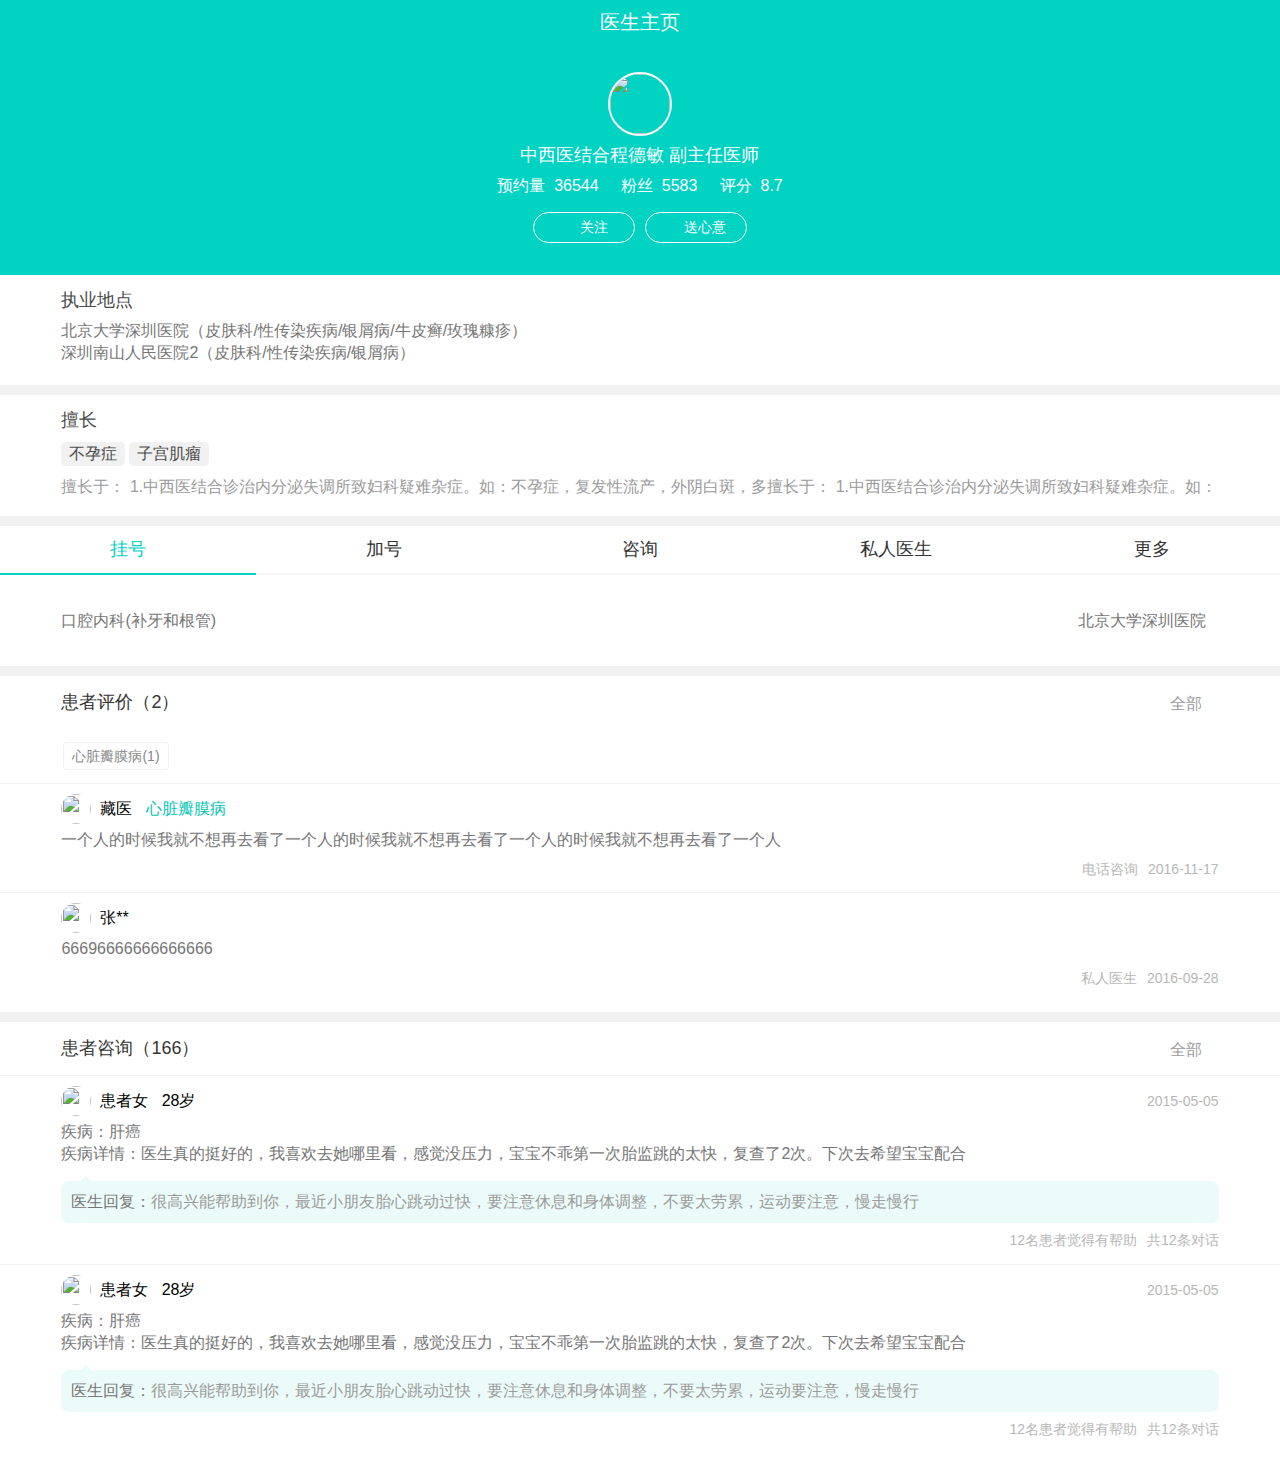
==== commit ab7be6ec: "44" ====
--- a/index.html
+++ b/index.html
@@ -155,125 +155,125 @@
 					    <span class="fleft" id="dep">口腔内科(补牙和根管)</span>
 					    <span class="fright" id="hos">北京大学深圳医院</span>
 					</a>
-					<div class="swiper-container schswiper">
-                        <div class="swiper-wrapper">
-                            <div class="swiper-slide">
-                                <div class="pt10 pb10 pl10 pr10">
-                                    <div class="bor1bd rsquare">
-                                        <ul class="weektit no-lst layout">
-                                            <li>&nbsp;</li>
-                                            <li>周一<br><em>11-28</em></li>
-                                            <li>周二<br><em>11-29</em></li>
-                                            <li>周三<br><em>11-30</em></li>
-                                            <li>周四<br><em>12-01</em></li>
-                                            <li>周五<br><em>12-02</em></li>
-                                            <li>周六<br><em>12-03</em></li>
-                                            <li>周日<br><em>12-04</em></li>
-                                        </ul>
-                                        <ul class="schData no-lst layout">
-                                            <li>
-                                                <a>上午</a>
-                                                <a href="javascript:;" class="yuyue"><span>点击预约</span></a>
-                                                <a href="javascript:;" class="noNum"></a>
-                                                <a href="javascript:;" class="full"><span>约满</span></a>
-                                                <a href="javascript:;" class="noNum"></a>
-                                                <a href="javascript:;" class="noNum"></a>
-                                                <a href="javascript:;" class="noNum"></a>
-                                                <a href="javascript:;" class="yuyue"><span>点击预约</span></a>
-                                            </li>
-                                            <li>
-                                                <a>下午</a>
-                                                <a href="javascript:;" class="noNum"></a>
-                                                <a href="javascript:;" class="yuyue"><span>点击预约</span></a>
-                                                <a href="javascript:;" class="full"><span>约满</span></a>
-                                                <a href="javascript:;" class="noNum"></a>
-                                                <a href="javascript:;" class="noNum"></a>
-                                                <a href="javascript:;" class="noNum"></a>
-                                                <a href="javascript:;" class="noNum"></a>
-                                            </li>
-                                        </ul>
-                                        <p class="noti typo_small textc typo_lgray lh24 pt5 pb5">左右滑动日历查看其他日期排班</p>
-                                    </div>
-                                </div>
-                            </div>
-                            <div class="swiper-slide">
-                                <div class="pt10 pb10 pl10 pr10">
-                                    <div class="bor1bd rsquare">
-                                        <ul class="weektit no-lst layout">
-                                            <li>&nbsp;</li>
-                                            <li>周一<br><em>11-28</em></li>
-                                            <li>周二<br><em>11-29</em></li>
-                                            <li>周三<br><em>11-30</em></li>
-                                            <li>周四<br><em>12-01</em></li>
-                                            <li>周五<br><em>12-02</em></li>
-                                            <li>周六<br><em>12-03</em></li>
-                                            <li>周日<br><em>12-04</em></li>
-                                        </ul>
-                                        <ul class="schData no-lst layout">
-                                            <li>
-                                                <a>上午</a>
-                                                <a href="javascript:;" class="yuyue"><span>点击预约</span></a>
-                                                <a href="javascript:;" class="noNum"></a>
-                                                <a href="javascript:;" class="noNum"></a>
-                                                <a href="javascript:;" class="full"><span>约满</span></a>
-                                                <a href="javascript:;" class="noNum"></a>
-                                                <a href="javascript:;" class="noNum"></a>
-                                                <a href="javascript:;" class="yuyue"><span>点击预约</span></a>
-                                            </li>
-                                            <li>
-                                                <a>下午</a>
-                                                <a href="javascript:;" class="noNum"></a>
-                                                <a href="javascript:;" class="full"><span>约满</span></a>
-                                                <a href="javascript:;" class="noNum"></a>
-                                                <a href="javascript:;" class="noNum"></a>
-                                                <a href="javascript:;" class="noNum"></a>
-                                                <a href="javascript:;" class="yuyue"><span>点击预约</span></a>
-                                                <a href="javascript:;" class="noNum"></a>
-                                            </li>
-                                        </ul>
-                                        <p class="noti typo_small textc typo_lgray lh24 pt5 pb5">左右滑动日历查看其他日期排班</p>
-                                    </div>
-                                </div>
-                            </div>
-                            <div class="swiper-slide">
-                                <div class="pt10 pb10 pl10 pr10">
-                                    <div class="bor1bd rsquare">
-                                        <ul class="weektit no-lst layout">
-                                            <li>&nbsp;</li>
-                                            <li>周一<br><em>11-28</em></li>
-                                            <li>周二<br><em>11-29</em></li>
-                                            <li>周三<br><em>11-30</em></li>
-                                            <li>周四<br><em>12-01</em></li>
-                                            <li>周五<br><em>12-02</em></li>
-                                            <li>周六<br><em>12-03</em></li>
-                                            <li>周日<br><em>12-04</em></li>
-                                        </ul>
-                                        <ul class="schData no-lst layout">
-                                            <li>
-                                                <a>上午</a>
-                                                <a href="javascript:;" class="noNum"></a>
-                                                <a href="javascript:;" class="yuyue"><span>点击预约</span></a>
-                                                <a href="javascript:;" class="full"><span>约满</span></a>
-                                                <a href="javascript:;" class="noNum"></a>
-                                                <a href="javascript:;" class="noNum"></a>
-                                                <a href="javascript:;" class="noNum"></a>
-                                                <a href="javascript:;" class="yuyue"><span>点击预约</span></a>
-                                            </li>
-                                            <li>
-                                                <a>下午</a>
-                                                <a href="javascript:;" class="noNum"></a>
-                                                <a href="javascript:;" class="yuyue"><span>点击预约</span></a>
-                                                <a href="javascript:;" class="noNum"></a>
-                                                <a href="javascript:;" class="noNum"></a>
-                                                <a href="javascript:;" class="noNum"></a>
-                                                <a href="javascript:;" class="noNum"></a>
-                                                <a href="javascript:;" class="full"><span>约满</span></a>
-                                            </li>
-                                        </ul>
-                                        <p class="noti typo_small textc typo_lgray lh24 pt5 pb5">左右滑动日历查看其他日期排班</p>
-                                    </div>
-                                </div>
-                            </div>
+                    <div class="swiper-container schswiper">
+                        <div class="swiper-wrapper" id="paiban">
+                            <!--<div class="swiper-slide">-->
+                                <!--<div class="pt10 pb10 pl10 pr10">-->
+                                    <!--<div class="bor1bd rsquare">-->
+                                        <!--<ul class="weektit no-lst layout">-->
+                                            <!--<li>&nbsp;</li>-->
+                                            <!--<li>周一<br><em>11-28</em></li>-->
+                                            <!--<li>周二<br><em>11-29</em></li>-->
+                                            <!--<li>周三<br><em>11-30</em></li>-->
+                                            <!--<li>周四<br><em>12-01</em></li>-->
+                                            <!--<li>周五<br><em>12-02</em></li>-->
+                                            <!--<li>周六<br><em>12-03</em></li>-->
+                                            <!--<li>周日<br><em>12-04</em></li>-->
+                                        <!--</ul>-->
+                                        <!--<ul class="schData no-lst layout">-->
+                                            <!--<li>-->
+                                                <!--<a>上午</a>-->
+                                                <!--<a href="javascript:;" class="yuyue"><span>点击预约</span></a>-->
+                                                <!--<a href="javascript:;" class="noNum"></a>-->
+                                                <!--<a href="javascript:;" class="full"><span>约满</span></a>-->
+                                                <!--<a href="javascript:;" class="noNum"></a>-->
+                                                <!--<a href="javascript:;" class="noNum"></a>-->
+                                                <!--<a href="javascript:;" class="noNum"></a>-->
+                                                <!--<a href="javascript:;" class="yuyue"><span>点击预约</span></a>-->
+                                            <!--</li>-->
+                                            <!--<li>-->
+                                                <!--<a>下午</a>-->
+                                                <!--<a href="javascript:;" class="noNum"></a>-->
+                                                <!--<a href="javascript:;" class="yuyue"><span>点击预约</span></a>-->
+                                                <!--<a href="javascript:;" class="full"><span>约满</span></a>-->
+                                                <!--<a href="javascript:;" class="noNum"></a>-->
+                                                <!--<a href="javascript:;" class="noNum"></a>-->
+                                                <!--<a href="javascript:;" class="noNum"></a>-->
+                                                <!--<a href="javascript:;" class="noNum"></a>-->
+                                            <!--</li>-->
+                                        <!--</ul>-->
+                                        <!--<p class="noti typo_small textc typo_lgray lh24 pt5 pb5">左右滑动日历查看其他日期排班</p>-->
+                                    <!--</div>-->
+                                <!--</div>-->
+                            <!--</div>-->
+                            <!--<div class="swiper-slide">-->
+                                <!--<div class="pt10 pb10 pl10 pr10">-->
+                                    <!--<div class="bor1bd rsquare">-->
+                                        <!--<ul class="weektit no-lst layout">-->
+                                            <!--<li>&nbsp;</li>-->
+                                            <!--<li>周一<br><em>11-28</em></li>-->
+                                            <!--<li>周二<br><em>11-29</em></li>-->
+                                            <!--<li>周三<br><em>11-30</em></li>-->
+                                            <!--<li>周四<br><em>12-01</em></li>-->
+                                            <!--<li>周五<br><em>12-02</em></li>-->
+                                            <!--<li>周六<br><em>12-03</em></li>-->
+                                            <!--<li>周日<br><em>12-04</em></li>-->
+                                        <!--</ul>-->
+                                        <!--<ul class="schData no-lst layout">-->
+                                            <!--<li>-->
+                                                <!--<a>上午</a>-->
+                                                <!--<a href="javascript:;" class="yuyue"><span>点击预约</span></a>-->
+                                                <!--<a href="javascript:;" class="noNum"></a>-->
+                                                <!--<a href="javascript:;" class="noNum"></a>-->
+                                                <!--<a href="javascript:;" class="full"><span>约满</span></a>-->
+                                                <!--<a href="javascript:;" class="noNum"></a>-->
+                                                <!--<a href="javascript:;" class="noNum"></a>-->
+                                                <!--<a href="javascript:;" class="yuyue"><span>点击预约</span></a>-->
+                                            <!--</li>-->
+                                            <!--<li>-->
+                                                <!--<a>下午</a>-->
+                                                <!--<a href="javascript:;" class="noNum"></a>-->
+                                                <!--<a href="javascript:;" class="full"><span>约满</span></a>-->
+                                                <!--<a href="javascript:;" class="noNum"></a>-->
+                                                <!--<a href="javascript:;" class="noNum"></a>-->
+                                                <!--<a href="javascript:;" class="noNum"></a>-->
+                                                <!--<a href="javascript:;" class="yuyue"><span>点击预约</span></a>-->
+                                                <!--<a href="javascript:;" class="noNum"></a>-->
+                                            <!--</li>-->
+                                        <!--</ul>-->
+                                        <!--<p class="noti typo_small textc typo_lgray lh24 pt5 pb5">左右滑动日历查看其他日期排班</p>-->
+                                    <!--</div>-->
+                                <!--</div>-->
+                            <!--</div>-->
+                            <!--<div class="swiper-slide">-->
+                                <!--<div class="pt10 pb10 pl10 pr10">-->
+                                    <!--<div class="bor1bd rsquare">-->
+                                        <!--<ul class="weektit no-lst layout">-->
+                                            <!--<li>&nbsp;</li>-->
+                                            <!--<li>周一<br><em>11-28</em></li>-->
+                                            <!--<li>周二<br><em>11-29</em></li>-->
+                                            <!--<li>周三<br><em>11-30</em></li>-->
+                                            <!--<li>周四<br><em>12-01</em></li>-->
+                                            <!--<li>周五<br><em>12-02</em></li>-->
+                                            <!--<li>周六<br><em>12-03</em></li>-->
+                                            <!--<li>周日<br><em>12-04</em></li>-->
+                                        <!--</ul>-->
+                                        <!--<ul class="schData no-lst layout">-->
+                                            <!--<li>-->
+                                                <!--<a>上午</a>-->
+                                                <!--<a href="javascript:;" class="noNum"></a>-->
+                                                <!--<a href="javascript:;" class="yuyue"><span>点击预约</span></a>-->
+                                                <!--<a href="javascript:;" class="full"><span>约满</span></a>-->
+                                                <!--<a href="javascript:;" class="noNum"></a>-->
+                                                <!--<a href="javascript:;" class="noNum"></a>-->
+                                                <!--<a href="javascript:;" class="noNum"></a>-->
+                                                <!--<a href="javascript:;" class="yuyue"><span>点击预约</span></a>-->
+                                            <!--</li>-->
+                                            <!--<li>-->
+                                                <!--<a>下午</a>-->
+                                                <!--<a href="javascript:;" class="noNum"></a>-->
+                                                <!--<a href="javascript:;" class="yuyue"><span>点击预约</span></a>-->
+                                                <!--<a href="javascript:;" class="noNum"></a>-->
+                                                <!--<a href="javascript:;" class="noNum"></a>-->
+                                                <!--<a href="javascript:;" class="noNum"></a>-->
+                                                <!--<a href="javascript:;" class="noNum"></a>-->
+                                                <!--<a href="javascript:;" class="full"><span>约满</span></a>-->
+                                            <!--</li>-->
+                                        <!--</ul>-->
+                                        <!--<p class="noti typo_small textc typo_lgray lh24 pt5 pb5">左右滑动日历查看其他日期排班</p>-->
+                                    <!--</div>-->
+                                <!--</div>-->
+                            <!--</div>-->
                         </div>
                         <div class="swiper-pagination schswiper-pagination"></div>
                     </div>
@@ -316,7 +316,7 @@
                         </span>
                     </div>
                     <div class="pridoctor-list">
-                        <a href="http://wap.91160.com/doctor/service.html?unit_id=21&dep_id=200023701&doc_id=5193&vip_class=2" class="list_arrow layout">
+                        <a href="http://wap.91160.com/doctor/service.html?dep_id=21&dep_id=200023701&doc_id=5193&vip_class=2" class="list_arrow layout">
                             <span class="fright mr5 lh20 layout" style="margin-top:4px;">
                                 <font class=fright>
                                     500.00元/周
@@ -477,7 +477,7 @@
             </div>
         </div>
     </div>
-	<input type='hidden' id='unit_id' value="21" />
+	<input type='hidden' id='dep_id' value="21" />
 	<input type='hidden' id='dep_id' value="200023701" />
 	<input type='hidden' id='doc_id' value="5193" />
 	<input id="description" type="hidden" value ="擅长于： 1.中西医结合诊治内分泌失调所致妇科疑难杂症。如：不孕症，复发性流产，外阴白斑，多" />
@@ -636,13 +636,136 @@
 <script type="text/javascript" src="js/form.js"></script>
 <!-- <script type="text/javascript" src="js/paiban.js"></script> -->
 <script type="text/javascript">
-var tswiper;
-(function(){
-	var swiper = new Swiper('.schswiper', {
+    var dep_id = 7130;
+    window.onload = function(){
+        var url = "data.json";
+        $.ajax({
+            type: "POST",
+            url: url,
+            data: dep_id,
+            dataType: "json",
+            success: function(data){
+                var data = data.data;
+                var addTime = 0;//日期对比初始值
+                var addDateNew = 0;//最大日期初始值
+
+                $.each(data,function(i,item){
+                    // console.log(item.to_date);
+                    var addDate = item.to_date;
+                    var addDates = (new Date(addDate)).getTime();//转化毫秒数
+                    // console.log(addDates);
+                    if(addDates > addTime){//判断最大排班日期-毫秒数对比
+                        addTime = addDates;
+                        addDateNew = addDate;
+                    }
+                });
+                //求第一天日期
+                var now = new Date(); //当前日期
+                var nowDayOfWeek = now.getDay()-1; //今天本周的第几天
+                var nowDay = now.getDate(); //当前日
+                var nowMonth = now.getMonth(); //当前月
+                var nowYear = now.getYear(); //当前年
+                var weekStartDate =  formatDateN(new Date(nowYear, nowMonth, nowDay - nowDayOfWeek));
+                var clen = ((new Date(addDateNew)).getTime()-(new Date(weekStartDate)).getTime())/60/60/24/1000;
+                var weeks = Math.ceil(clen/7);//向上取整-取周数
+
+                function formatDateN(date) {//格式化日期
+                    var myyear = date.getFullYear() + 1900;
+                    var mymonth = date.getMonth()+1;
+                    var myweekday = date.getDate();
+
+                    if(mymonth < 10){
+                        mymonth = "0" + mymonth;
+                    }
+                    if(myweekday < 10){
+                        myweekday = "0" + myweekday;
+                    }
+                    return (myyear+"-"+mymonth + "-" + myweekday);
+                }
+                //数据渲染
+                function paiban_data (data){
+                    var pbData = data;
+
+                    $.each(pbData,function(i,item){
+                        console.log(i);
+                        console.log(item);
+                        var ap = item.time_type;//上午下午
+                        var addDate = item.to_date;//日期
+                        var yuyueMax = item.yuyue_max;
+                        var yuyueNum = item.yuyue_num;
+                        var leftNum = item.left_num;
+                        var index = ((new Date(addDate)).getTime()-(new Date(weekStartDate)).getTime())/60/60/24/1000;//计算索引\
+
+                        if(ap !== ""){
+                            if(yuyueMax == yuyueNum){
+                                $("#paiban ."+ap+" a").eq(index).attr("class","full").html("<span>约满</span>");
+                            }else{
+                                $("#paiban ."+ap+" a").eq(index).attr("class","yuyue").html("<span>点击预约</span>");
+                            }
+                        }else{
+                            return false;
+                        }
+                        if (dep_id != item.dep_id && item.left_num != 0){
+                            $("#paiban ."+ap+" a").eq(index).attr("class","more").html("<span>更多排班</span>");
+                        }
+                    });
+                };
+                var cells = document.getElementById('paiban');
+                //var clen = cells.length;
+                var currentFirstDate;
+                var formatDate = function(date){
+                    var year = date.getFullYear()+'年';
+                    var month = (date.getMonth()+1);
+                    var day = date.getDate();
+                    var week = ['周日','周一','周二','周三','周四','周五','周六'][date.getDay()];
+
+                    //return year+month+day+' '+week;周一<br><em>11-28</em>
+                    return week+"<br /><em>"+month+"-"+day+"</em>";
+                };
+                var addDate= function(date,n){
+                    date.setDate(date.getDate()+n);
+                    return date;
+                };
+                var setDate = function(date){
+                    var week = date.getDay()-1;
+                    date = addDate(date,week*-1);
+                    currentFirstDate = new Date(date);
+                    var number =  Math.ceil(clen/7);
+                    for(var i = 0;i<number;i++){
+                        // console.log(i);
+//                                cells.innerHTML += "<div id='cell-"+i+"' class='slider'><div class='tit'><span></span><span></span><span></span><span></span><span></span><span></span><span></span></div></div>";
+                        cells.innerHTML += '<div class="swiper-slide"> <div class="pt10 pb10 pl10 pr10"> <div class="bor1bd rsquare"> <ul class="weektit no-lst layout"> <span>&nbsp;</span><li></li><li></li><li></li><li></li><li></li><li></li><li></li></ul> <ul class="schData no-lst layout"> <li class="am"> <em>上午</em> <a href="javascript:;" class="noNum"></a> <a href="javascript:;" class="noNum"></a> <a href="javascript:;" class="noNum"></a> <a href="javascript:;" class="noNum"></a> <a href="javascript:;" class="noNum"></a> <a href="javascript:;" class="noNum"></a> <a href="javascript:;" class="noNum"></a> </li> <li class="pm"> <em>下午</em> <a href="javascript:;" class="noNum"></a> <a href="javascript:;" class="noNum"></a> <a href="javascript:;" class="noNum"></a> <a href="javascript:;" class="noNum"></a> <a href="javascript:;" class="noNum"></a> <a href="javascript:;" class="noNum"></a> <a href="javascript:;" class="noNum"></a> </li> </ul> <p class="noti typo_small textc typo_lgray lh24 pt5 pb5">左右滑动日历查看其他日期排班</p> </div> </div> </div>';
+                    }
+                    console.log($("#paiban").find("span").length);
+                    for(var i = 0;i<clen+1;i++){
+                        $("#paiban .weektit li").eq(i).append(formatDate(i==0 ? date : addDate(date,1)));
+                    }
+                    pb_swiper();
+                    paiban_data(data);
+                };
+                /*  document.getElementById('last-week').onclick = function(){
+                 setDate(addDate(currentFirstDate,-7));
+                 };
+                 document.getElementById('next-week').onclick = function(){
+                 setDate(addDate(currentFirstDate,7));
+                 };   */
+                setDate(new Date());
+            }
+        });
+    }
+
+
+function pb_swiper (){
+    //班次表切换
+    var pb_swiper = new Swiper('.schswiper', {
         pagination: '.schswiper-pagination',
         paginationClickable: true
     });
-    
+}
+
+var tswiper;
+(function(){
+
     $(".schedbox").css({'maxHeight':$(window).height()*0.6});
     // 执业地点
     if($('.practitionerspoint').parent().parent().find('span').size()>2){
@@ -721,8 +844,8 @@
     
     $('.schedule-box').on('click', '.detl-btn', function(){
         var schedule_id = $(this).attr('schedule_id');
-        var unit_id = $(this).attr('unit_id');
-        getSchDetl(unit_id, schedule_id);
+        var dep_id = $(this).attr('dep_id');
+        getSchDetl(dep_id, schedule_id);
     });
 
     //擅长
@@ -749,7 +872,7 @@
 })();
 
 //获取号源
-function getSchDetl(unit_id, schedule_id){
+function getSchDetl(dep_id, schedule_id){
     $(".multi_choosen").hide();
     $(".doc-dorder-page").hide();
     var detal_box = $("#detl_"+schedule_id.replace(/,/g, '_'));
@@ -775,7 +898,7 @@
         showDetl();
     }else if(schedule_id){
         showLoading();
-        $.get("http://wap.91160.com/doctor/detl.html", {unit_id:unit_id, dep_id:$("#dep_id").val(), doctor_id:$("#doc_id").val(), schedule_id:schedule_id}, function(res){
+        $.get("http://wap.91160.com/doctor/detl.html", {dep_id:dep_id, dep_id:$("#dep_id").val(), doctor_id:$("#doc_id").val(), schedule_id:schedule_id}, function(res){
             showDetl(res);
         });
     }
@@ -823,7 +946,7 @@
 //载入排班信息
 function loadSchedule(){
     var data = {
-        unit_id : '21',
+        dep_id : '21',
         dep_id : '200023701',
         doctor_id : '5193'
     };
--- a/css/custom.main.css
+++ b/css/custom.main.css
@@ -3180,18 +3180,19 @@
 /*医生主页排班*/
 .bor1bd{border:solid 1px #1bd7c8;}
 .weektit{border-top-left-radius: 8px;border-top-right-radius: 8px;border-bottom:solid 1px #e8e8e8;color: #333; background: #f9f9f9;}
-.weektit li{position:relative;float:left;width:12.5%;padding:5px 0; line-height: 14px; text-align: center; font-size: 12px; }
+.weektit li,.weektit span{position:relative;float:left;width:12.5%;padding:5px 0; line-height: 14px; text-align: center; font-size: 12px; }
 .weektit li em{font-size: 10px;}
 .weektit li::before{content: ''; position: absolute;left: 0;top:0; height:100%; width: 1px; background: #e8e8e8}
 .weektit li:first-child::before{background: none;}
 
 .schData{}
 .schData li{float:left;width:100%;border-bottom:solid 1px #e9e9e9;}
-.schData li a{position:relative;display:inline-block;float:left;width:12.5%;height:28px;padding:5px 0; line-height: 14px; text-align: center; font-size: 12px; }
+.schData li a,.schData li em{position:relative;display:inline-block;float:left;width:12.5%;height:28px;padding:5px 0; line-height: 14px; text-align: center; font-size: 12px; }
+.schData li em {line-height:28px;color:#999;}
 .schData li a span{display:block;width:28px;margin:0 auto;}
 .schData li a::before{content: ''; position: absolute;left: 0;top:0; height:100%; width: 1px; background: #e9e9e9}
 .schData li a:first-child::before{background: none;}
-.schData li a.yuyue{ display: block; color:#fff; background: #00d3c2;}
+.schData li a.yuyue,.schData li a.more{ display: block; color:#fff; background: #00d3c2;}
 .schData li a.full{line-height:28px;color:#333;background: #f6f6f6;}
 .schData li a:first-child{line-height: 28px;color: #b8b8b8;}
 
